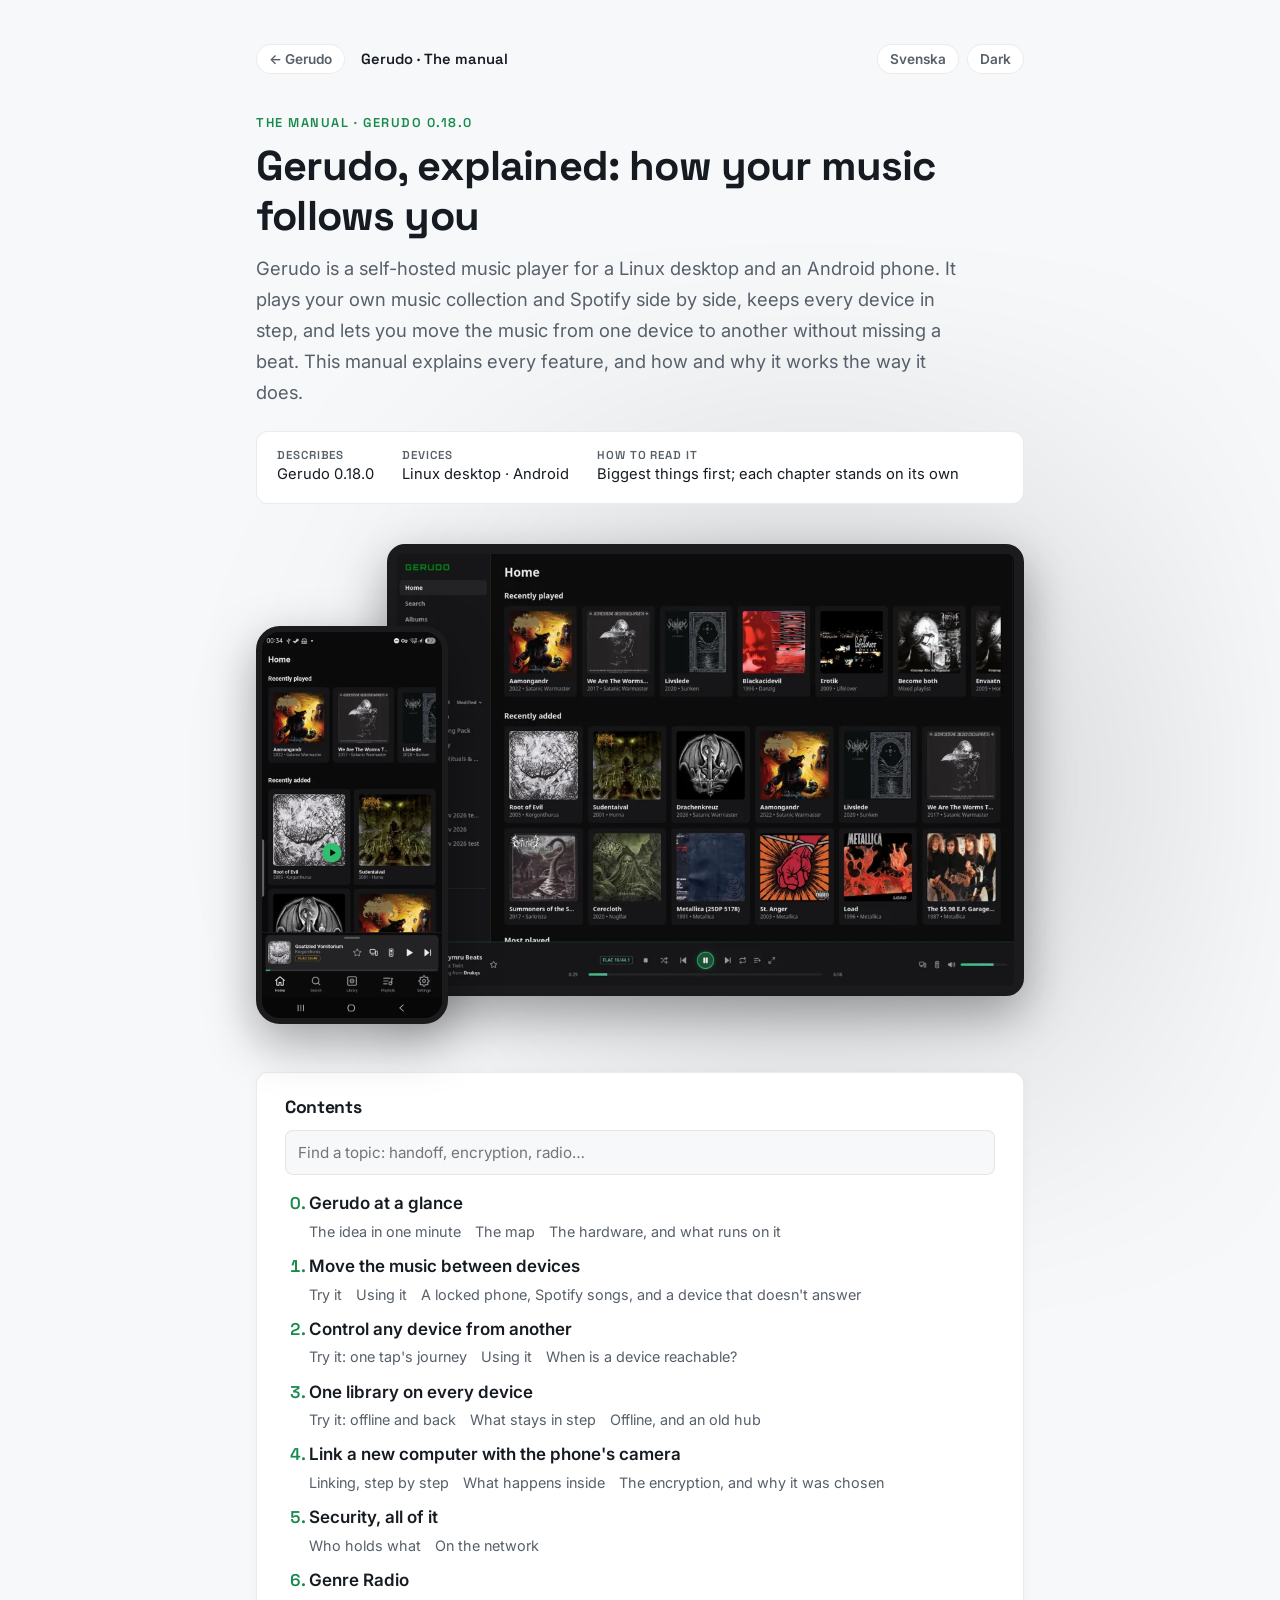
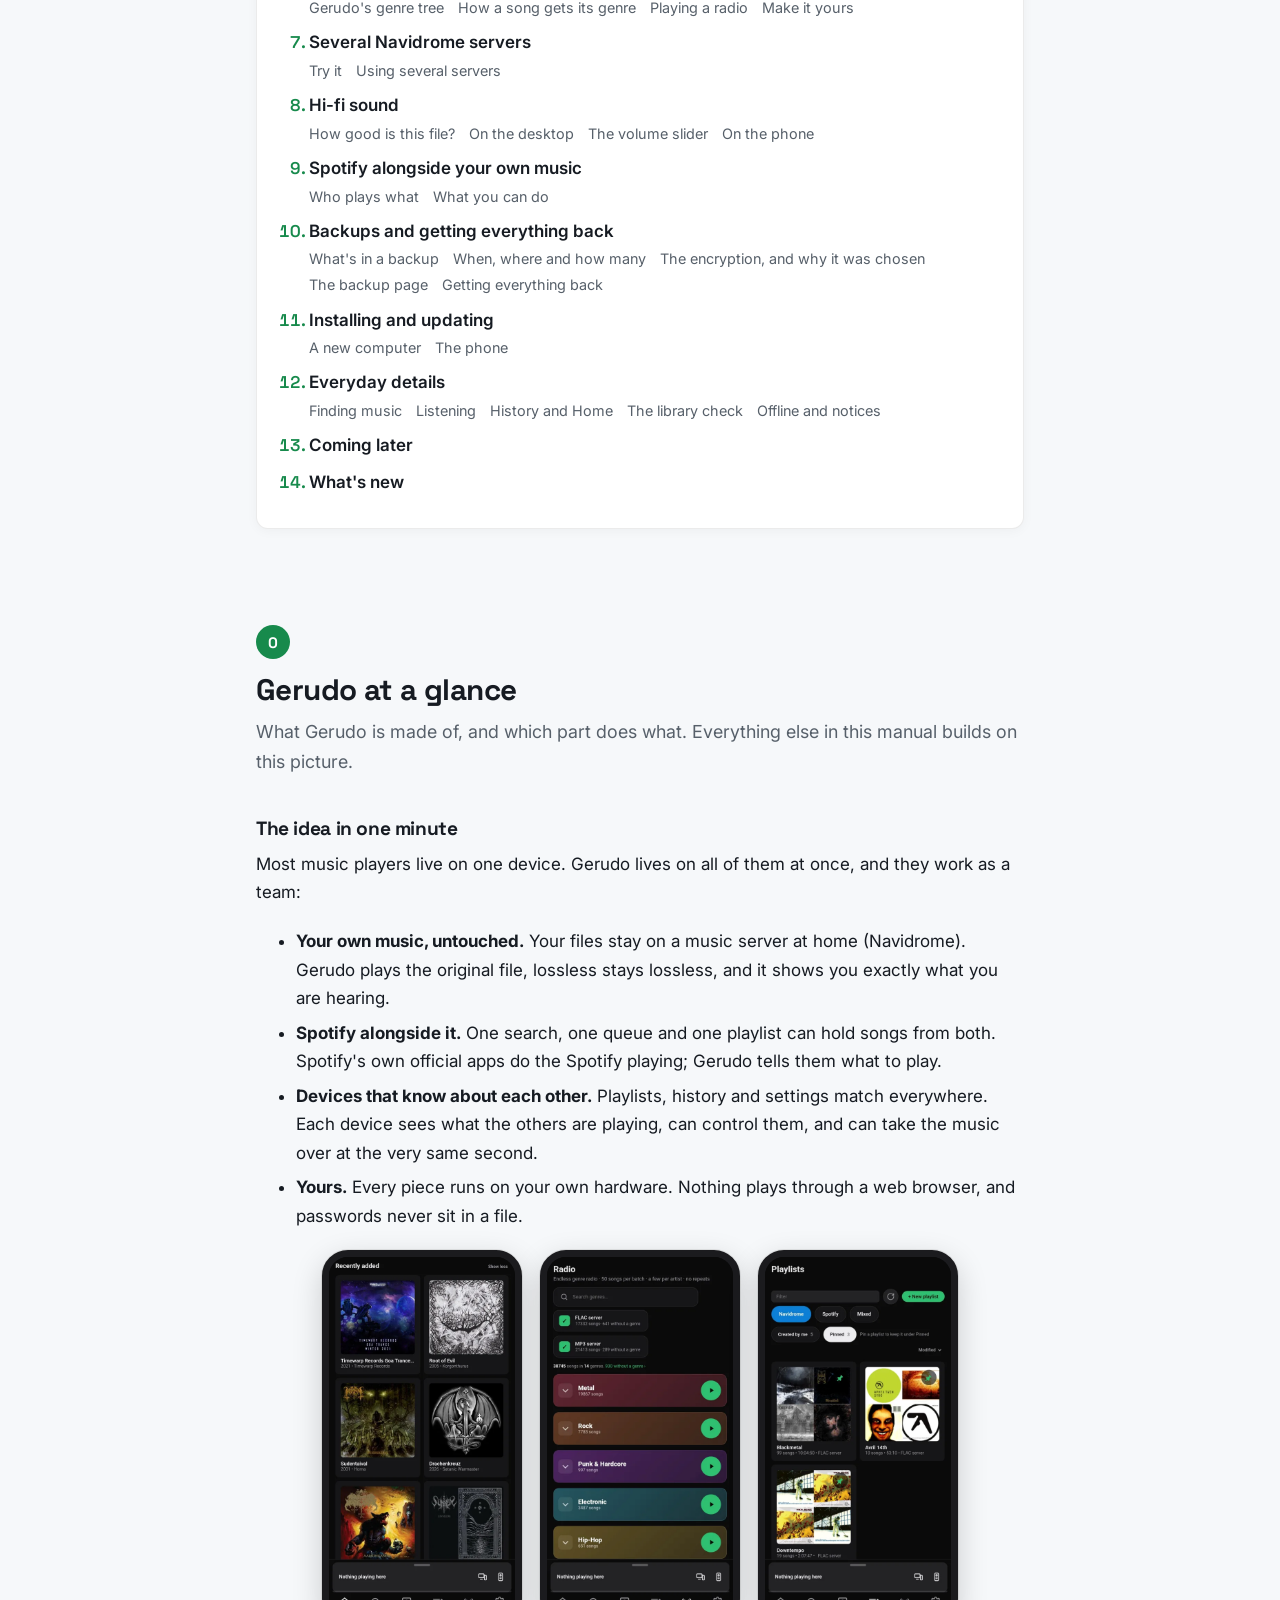
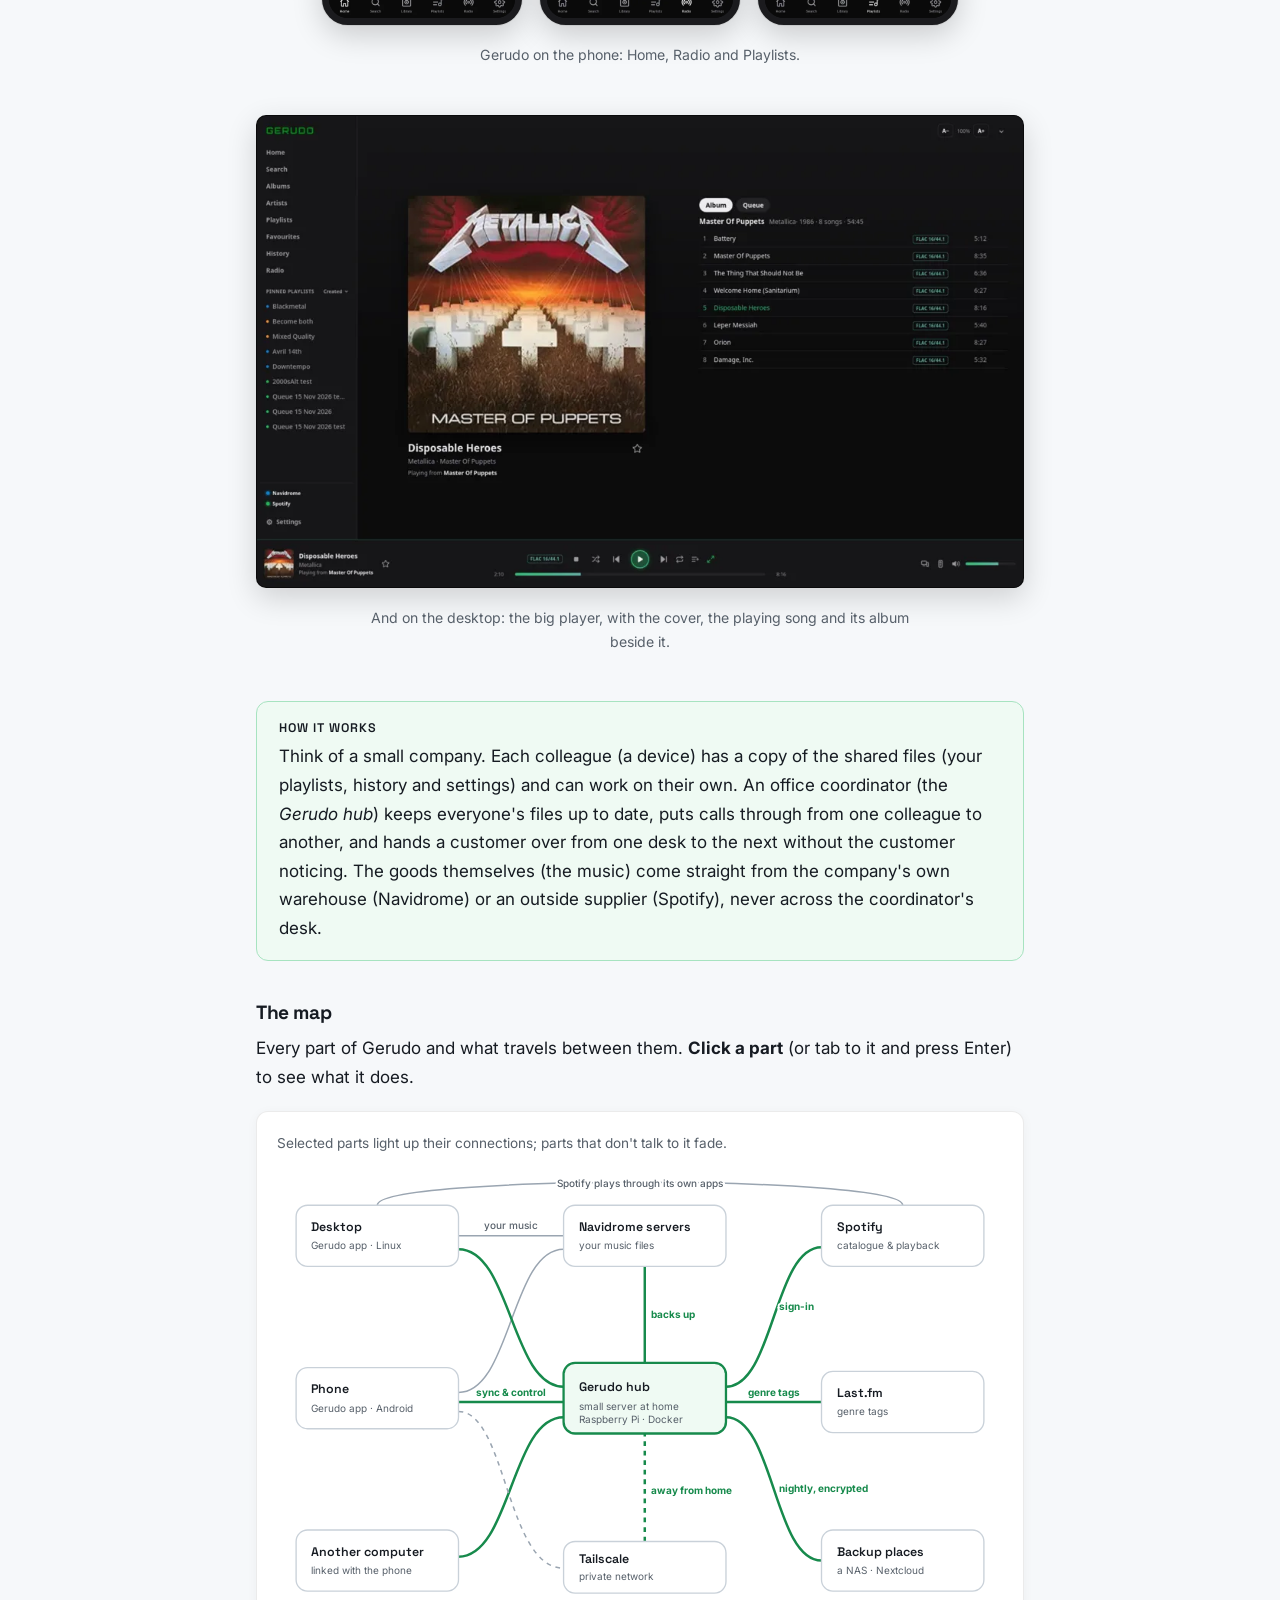
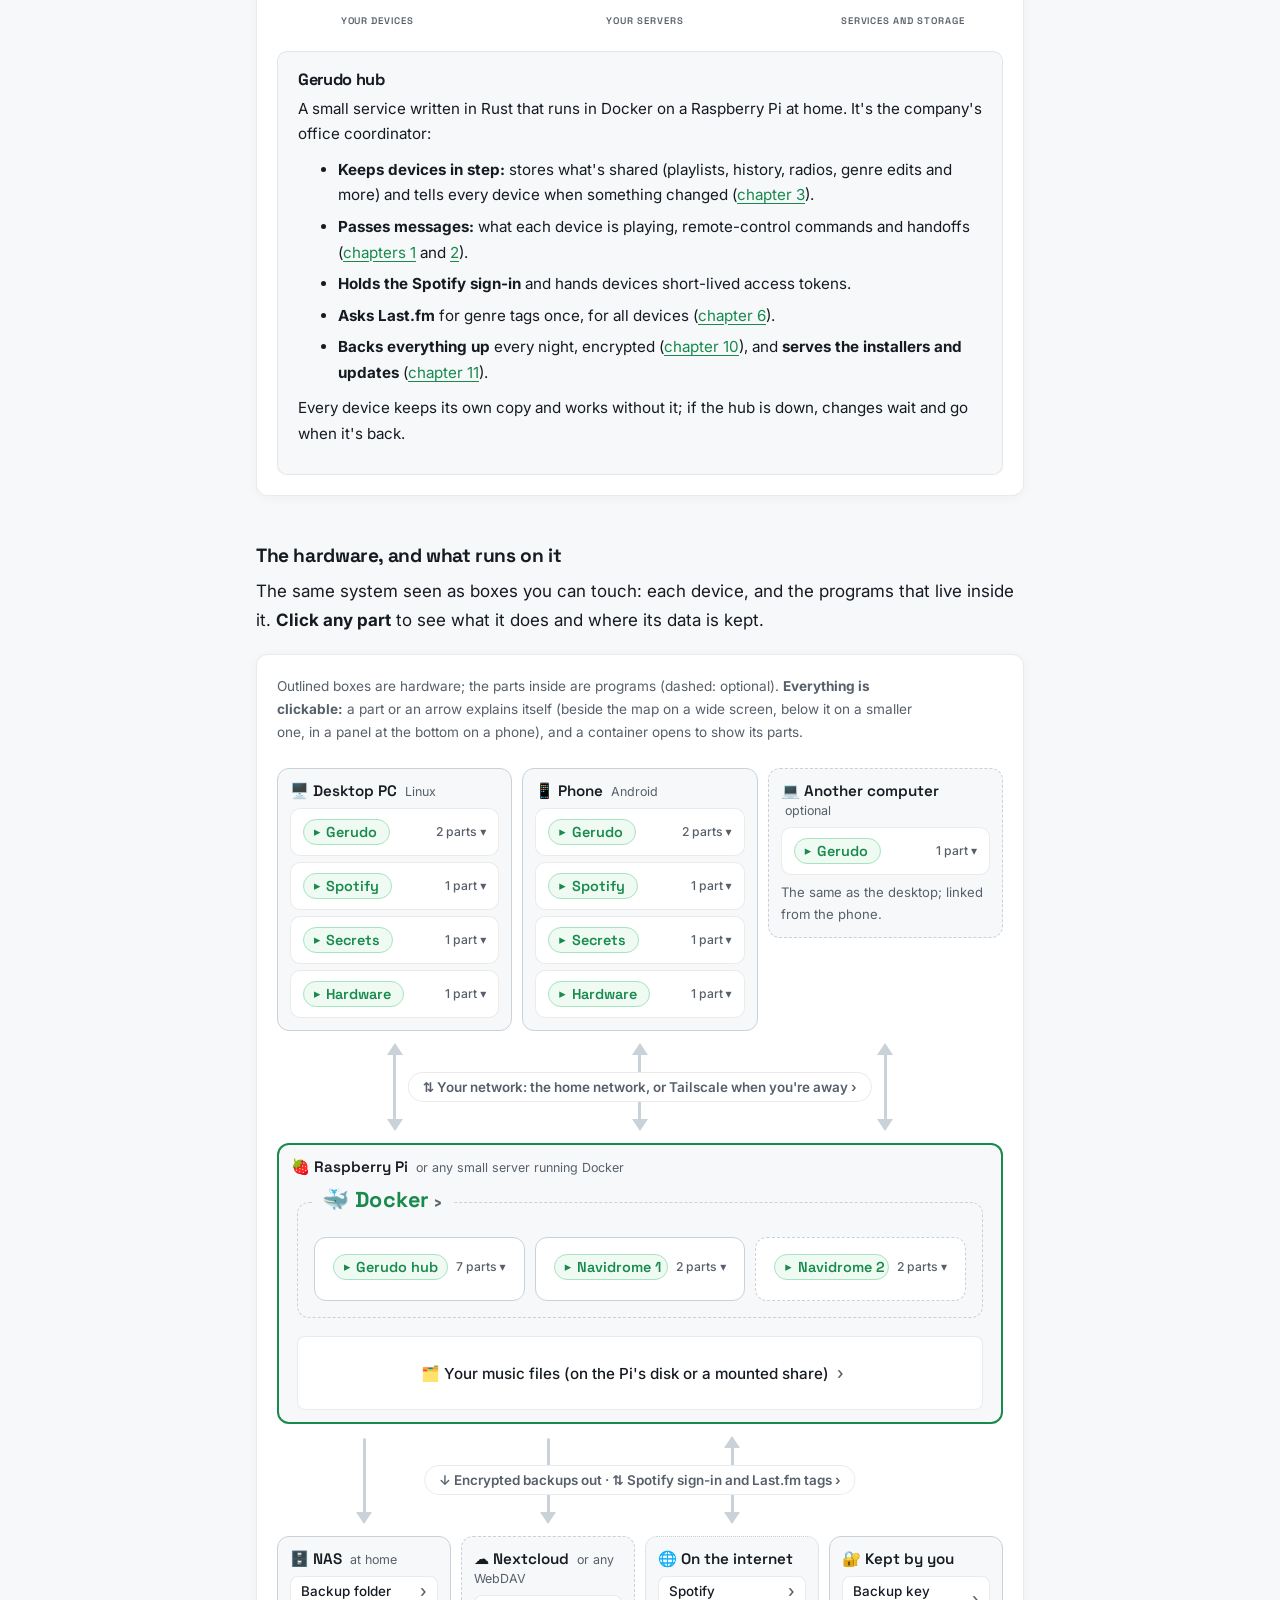
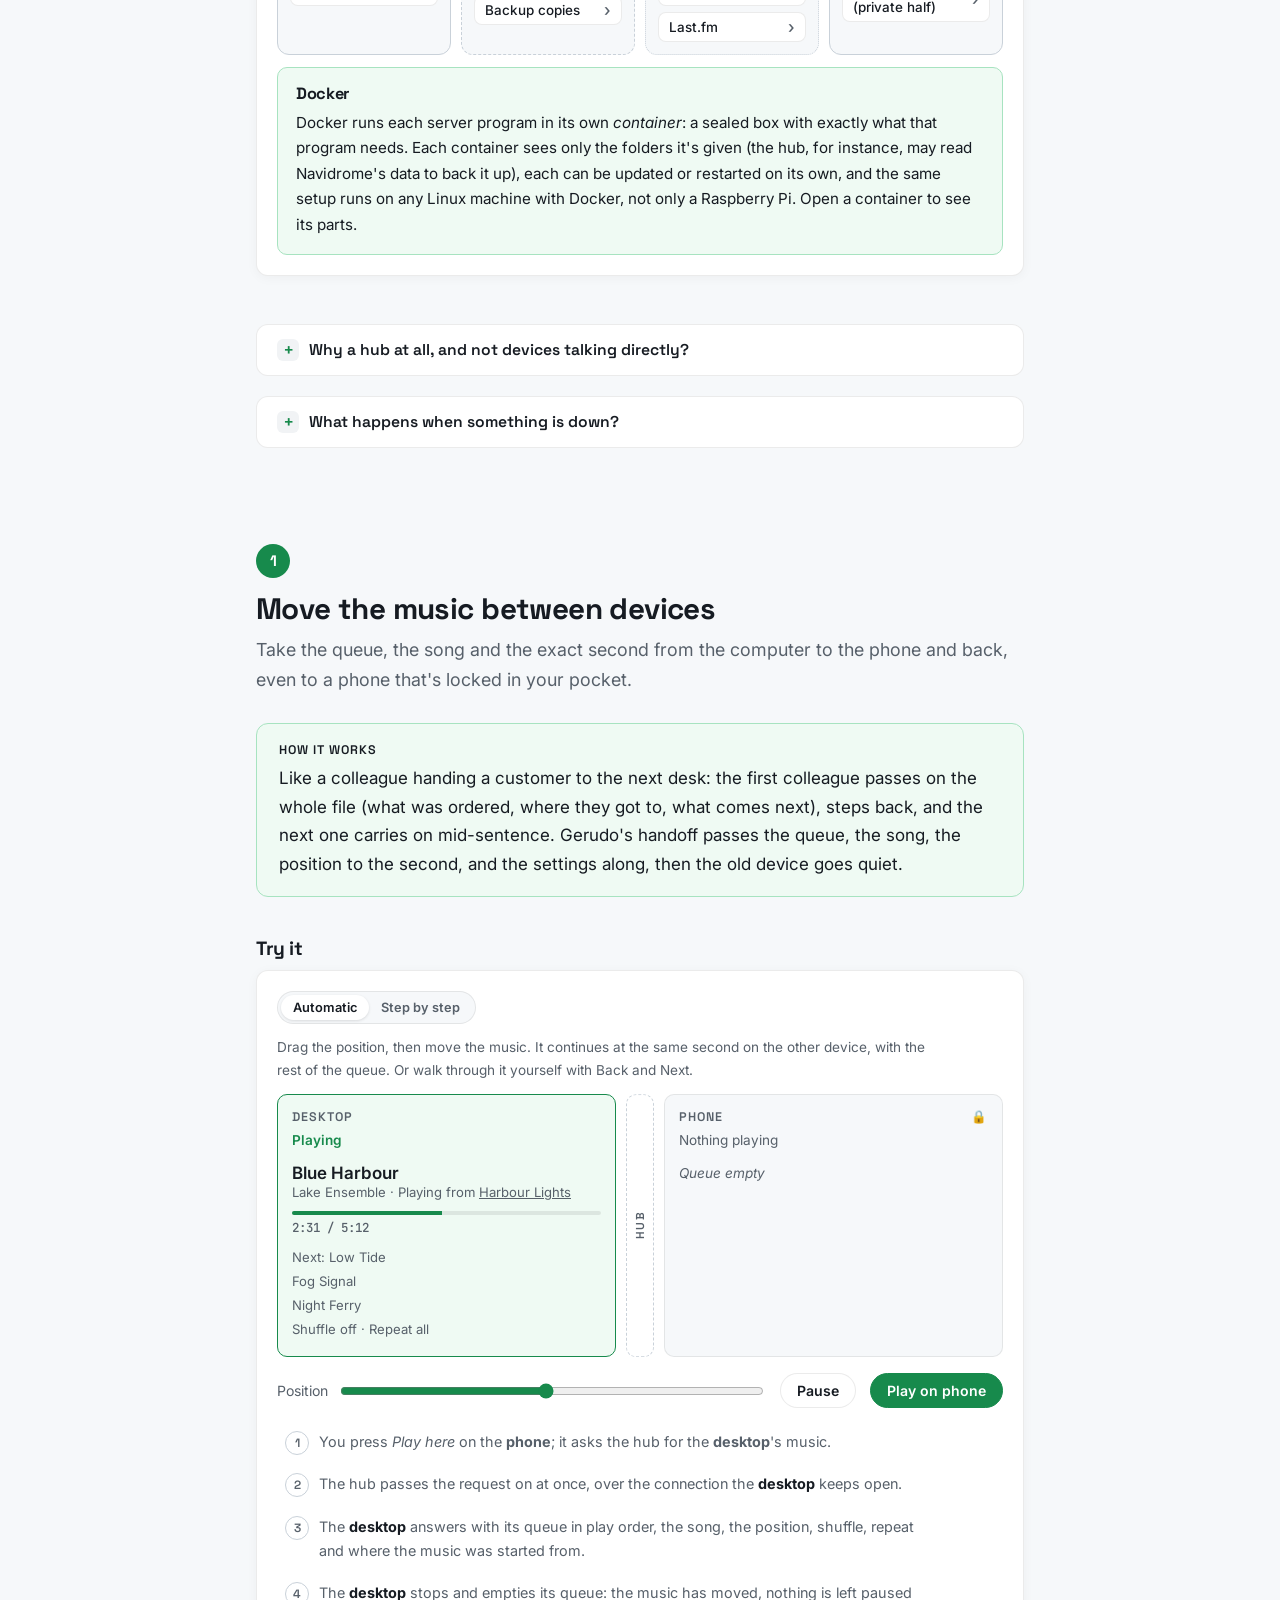
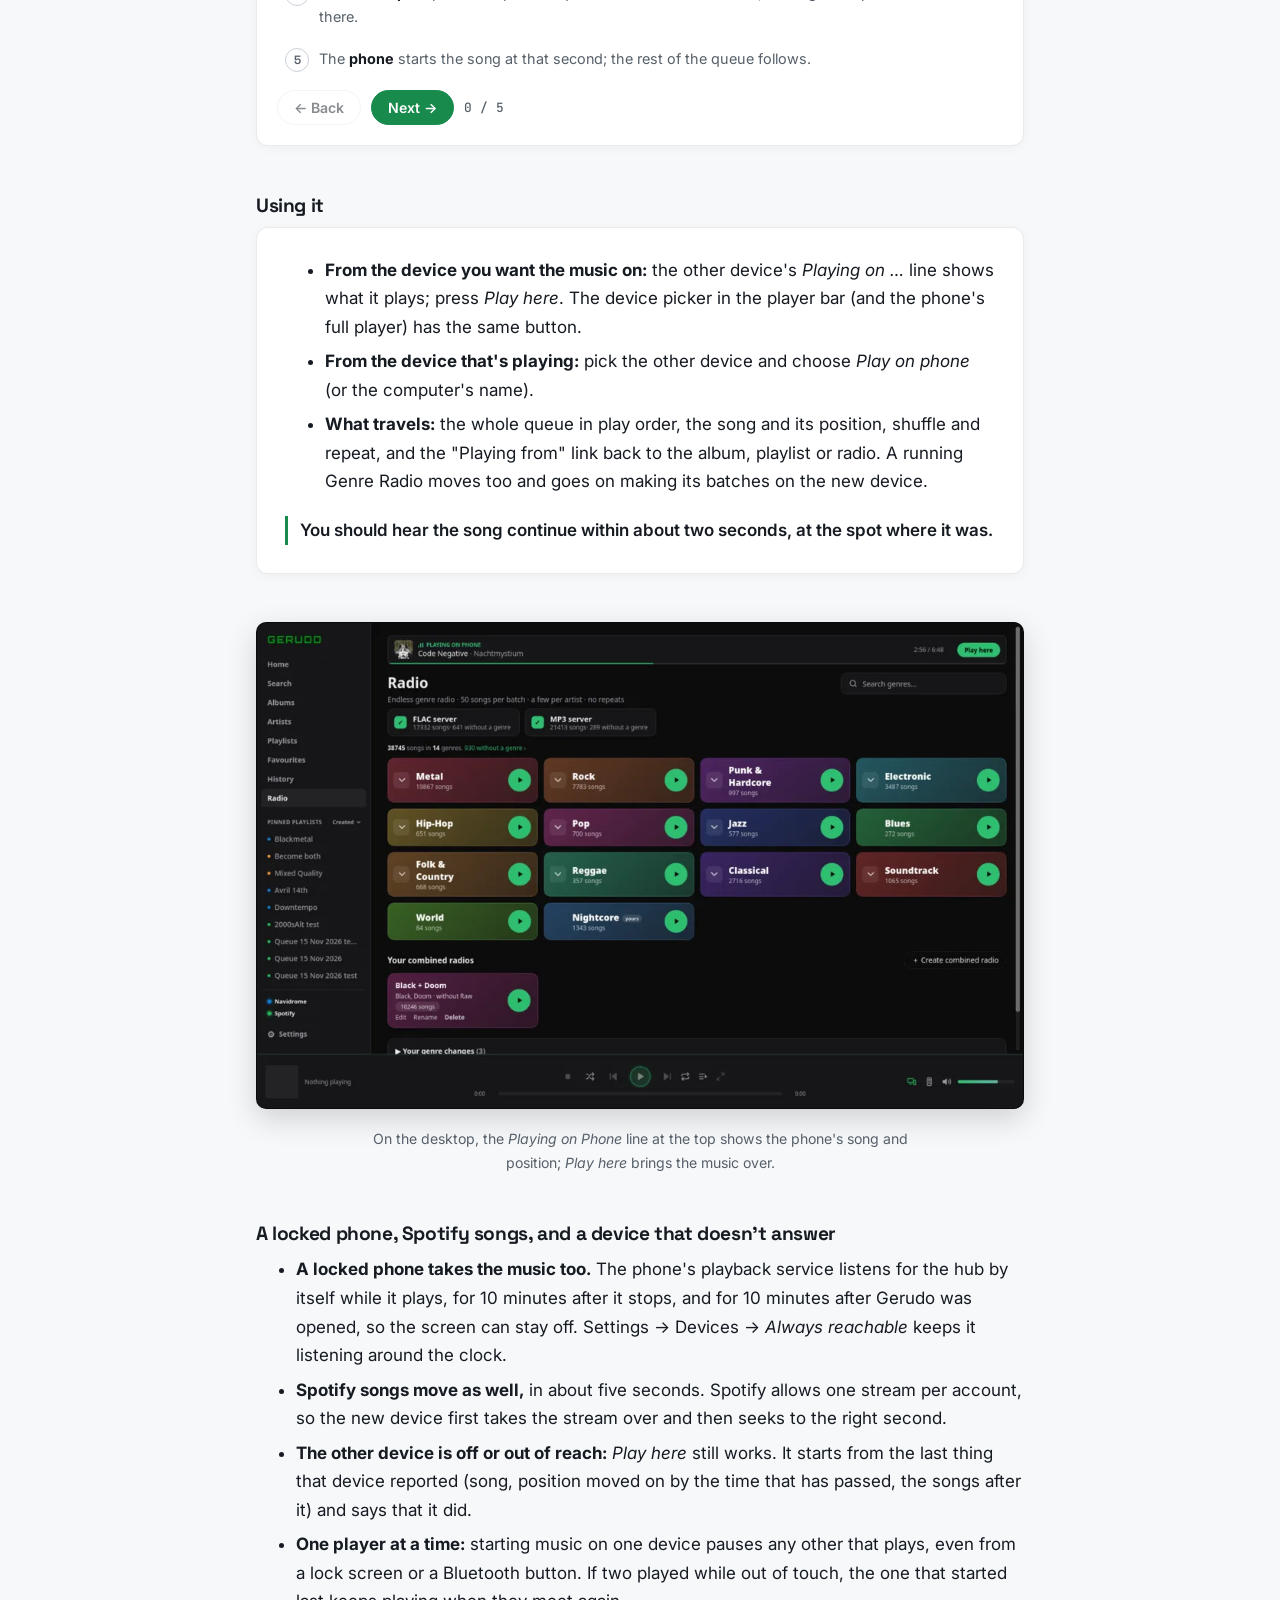
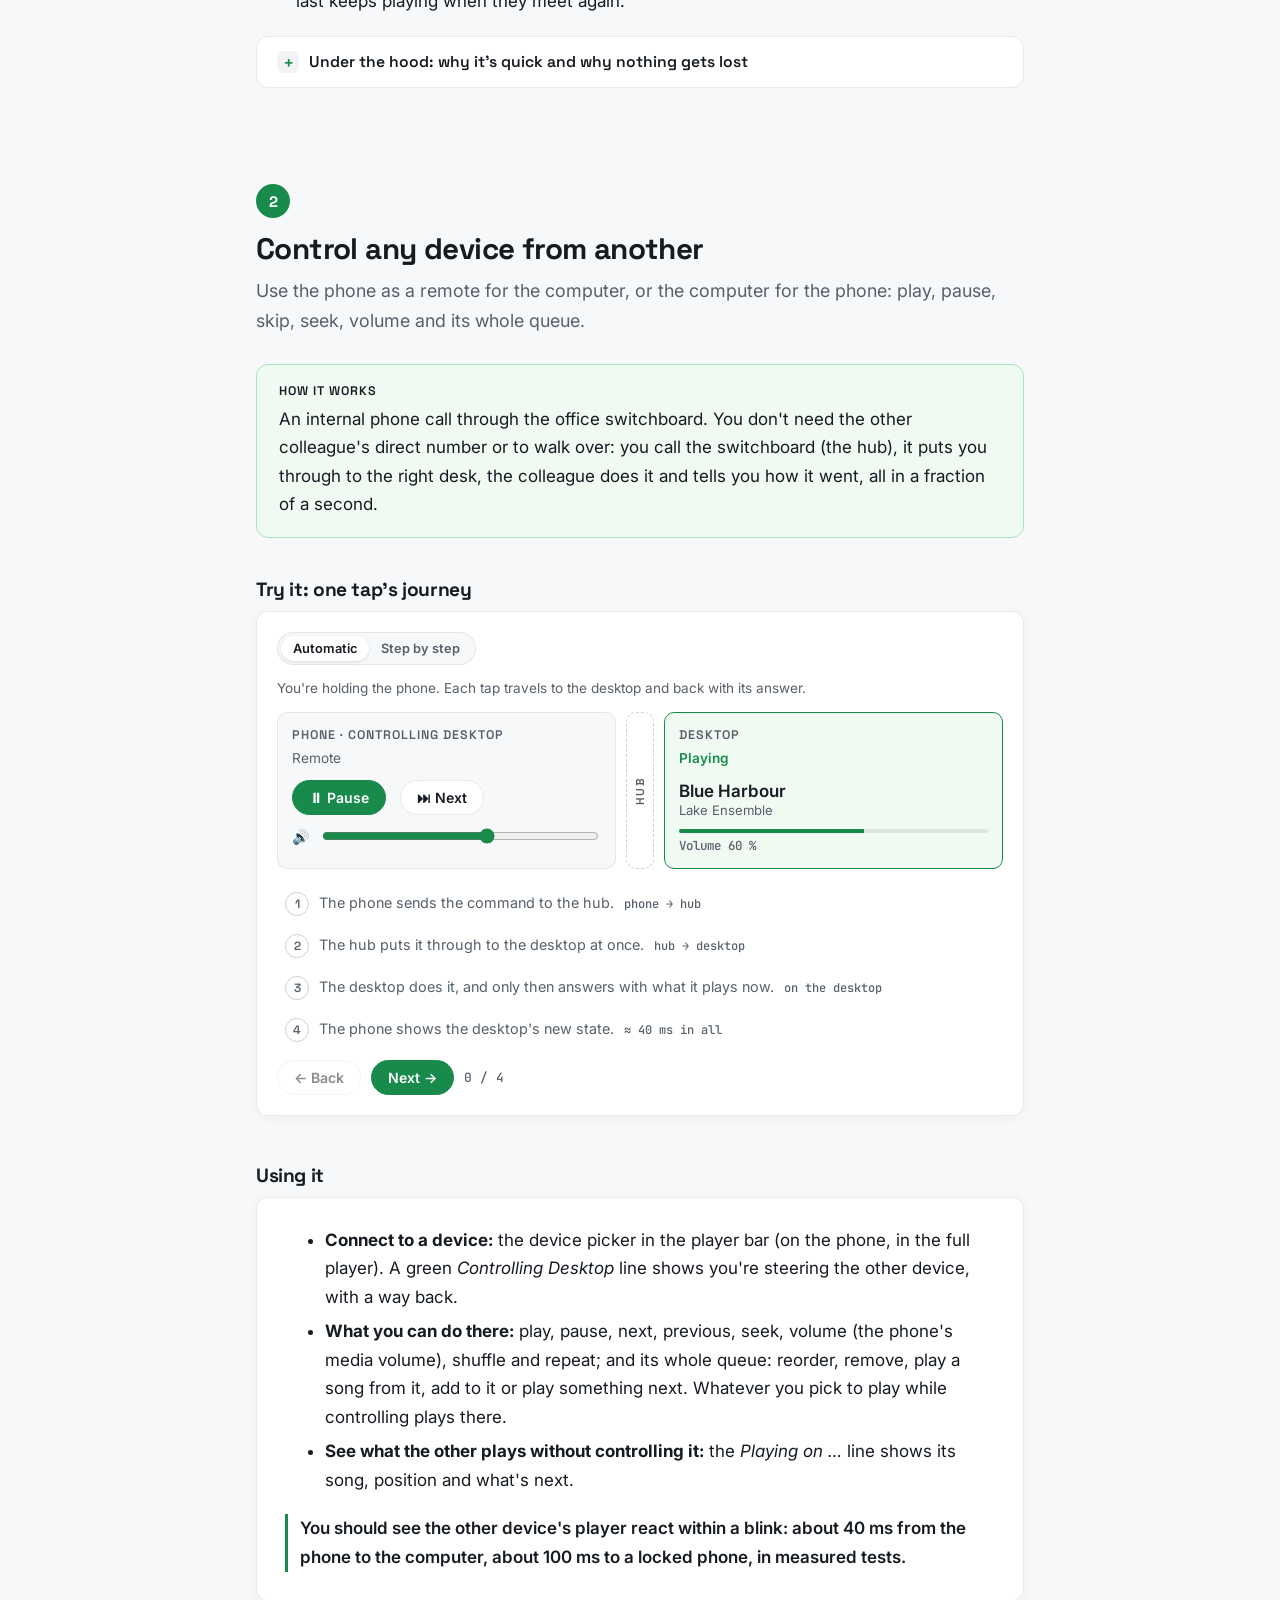
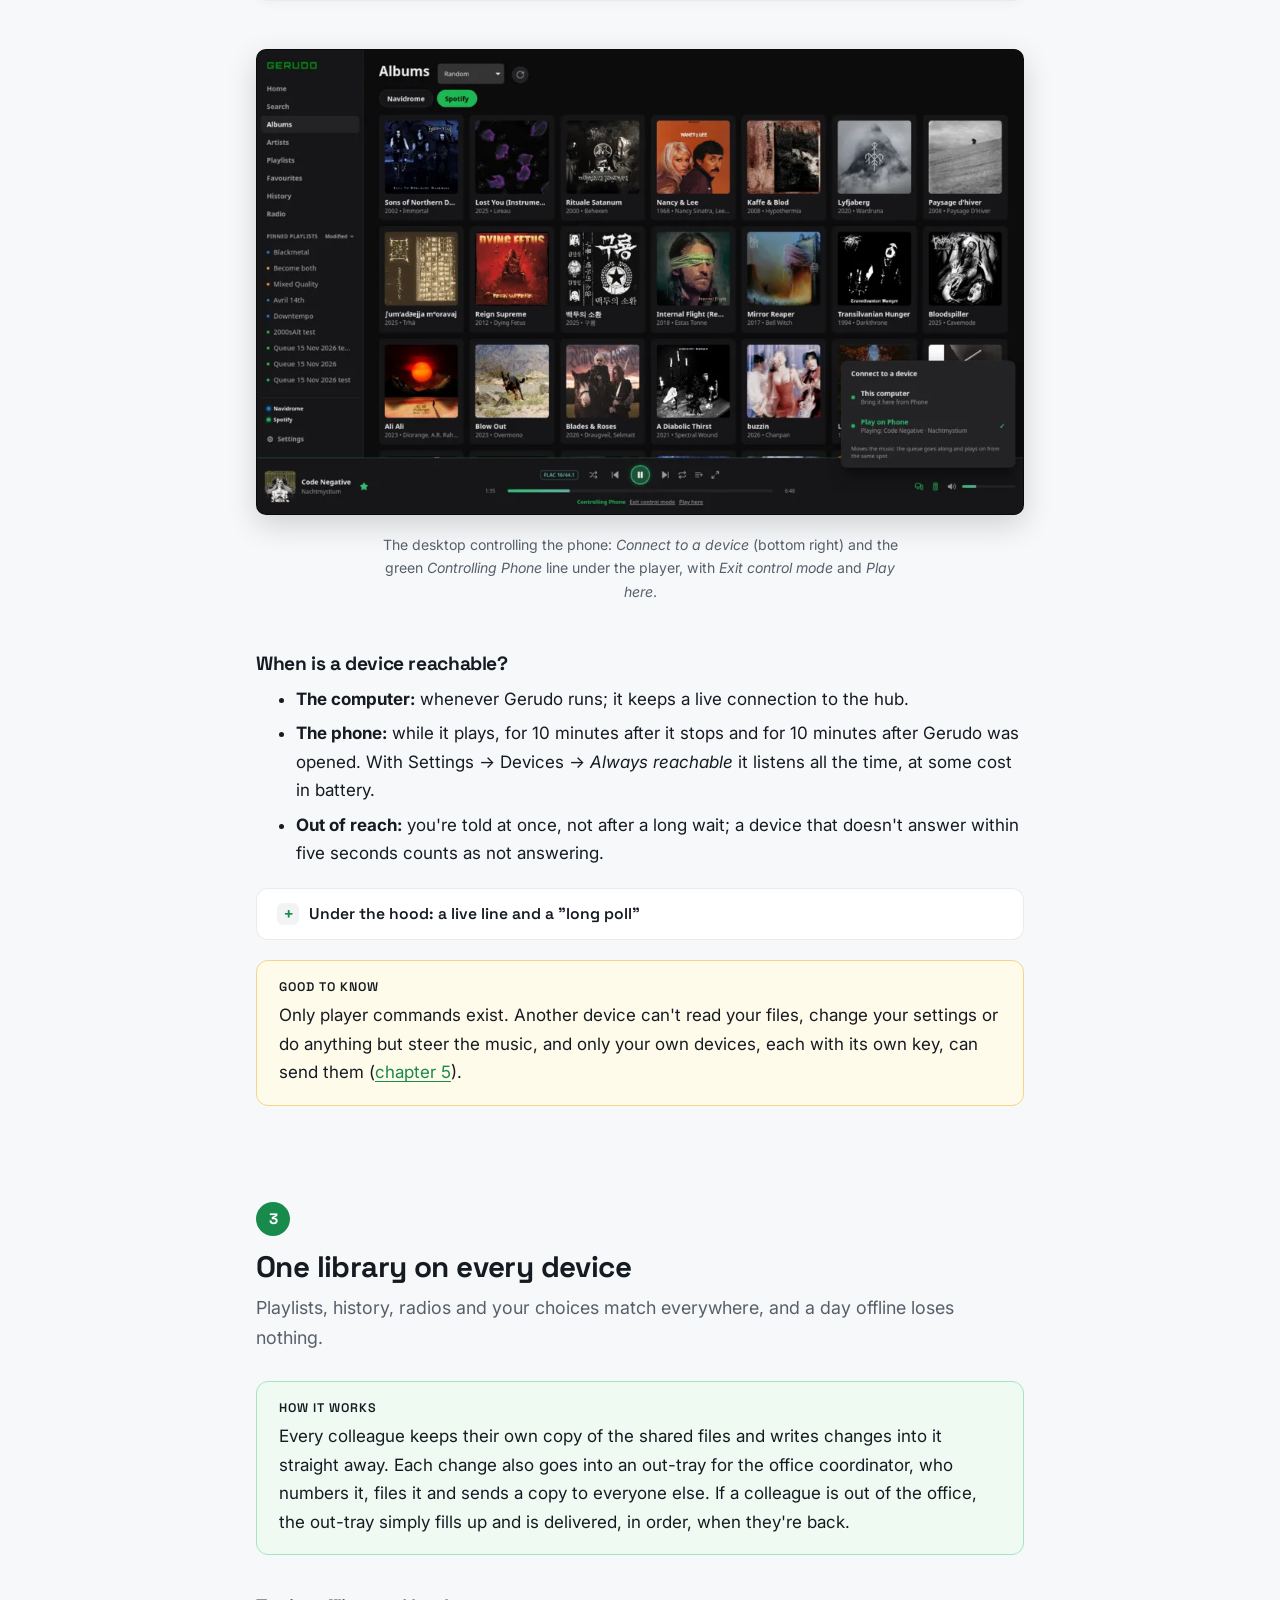
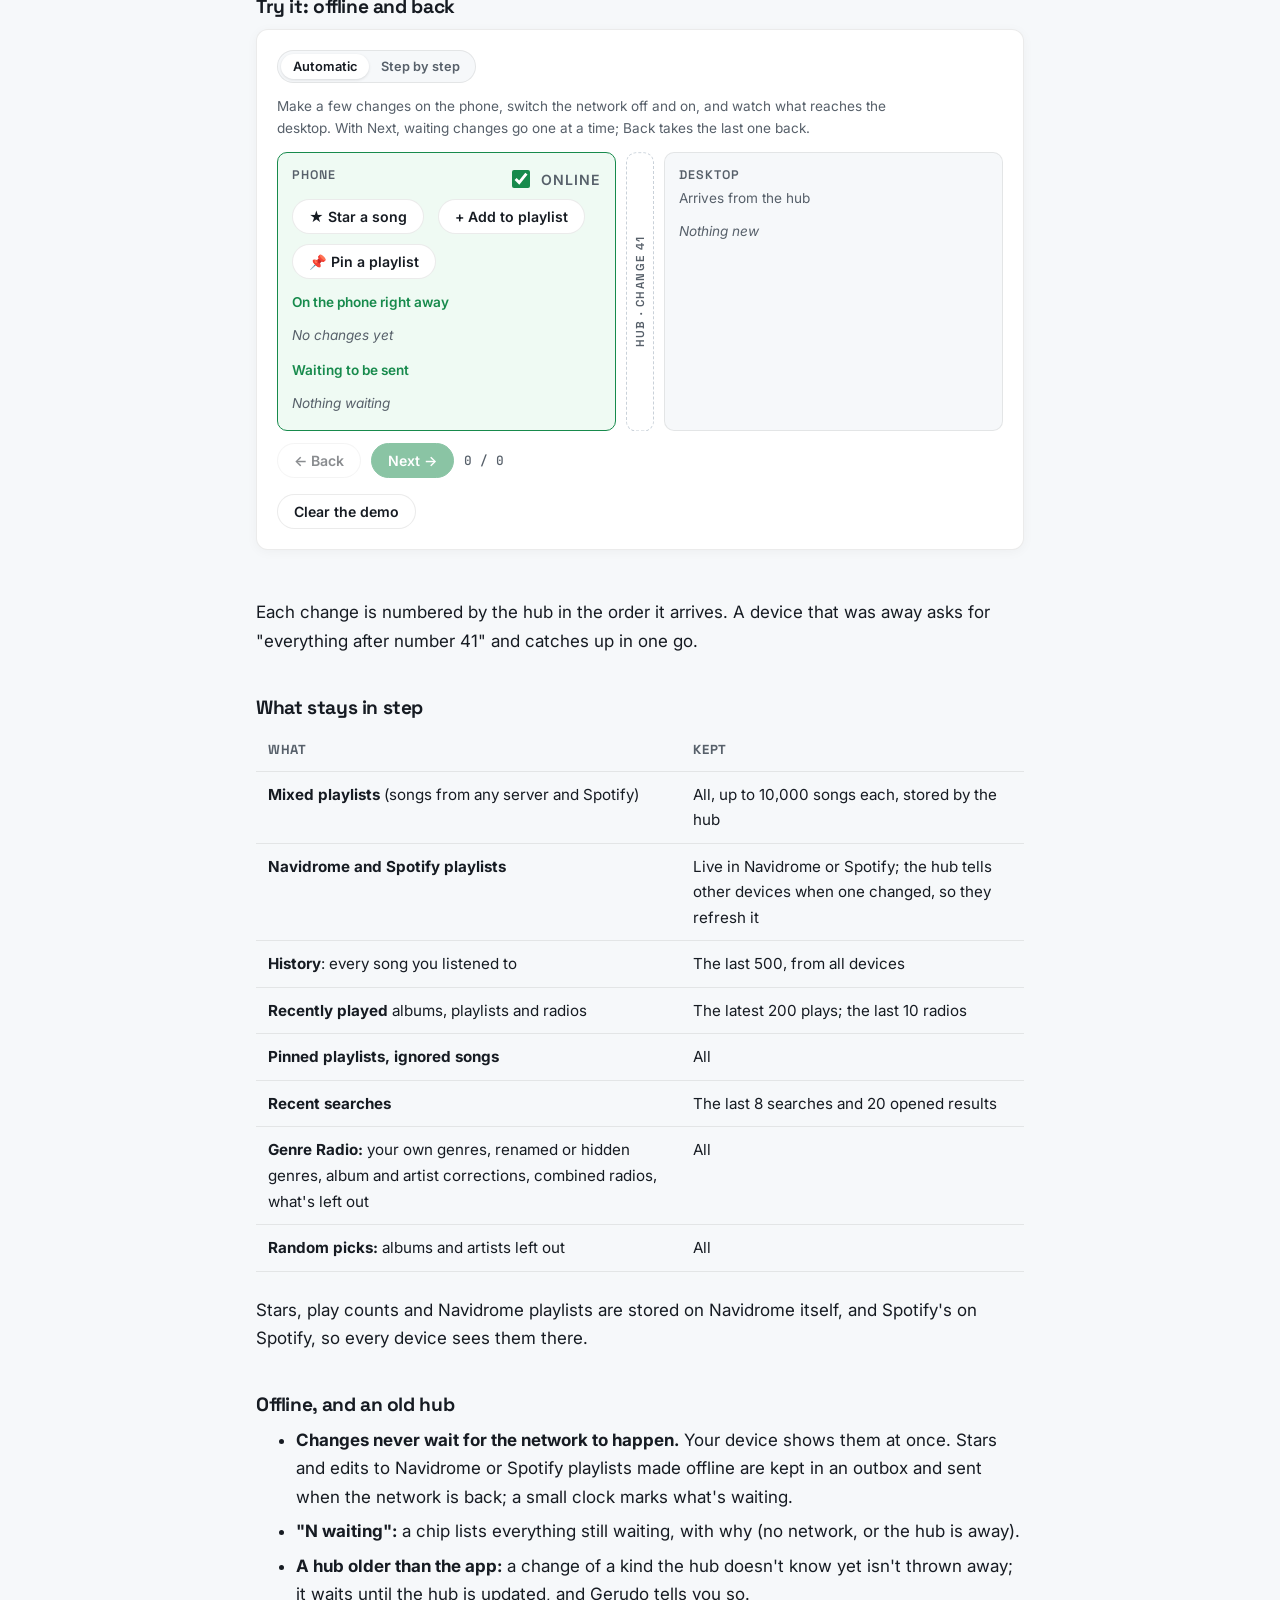
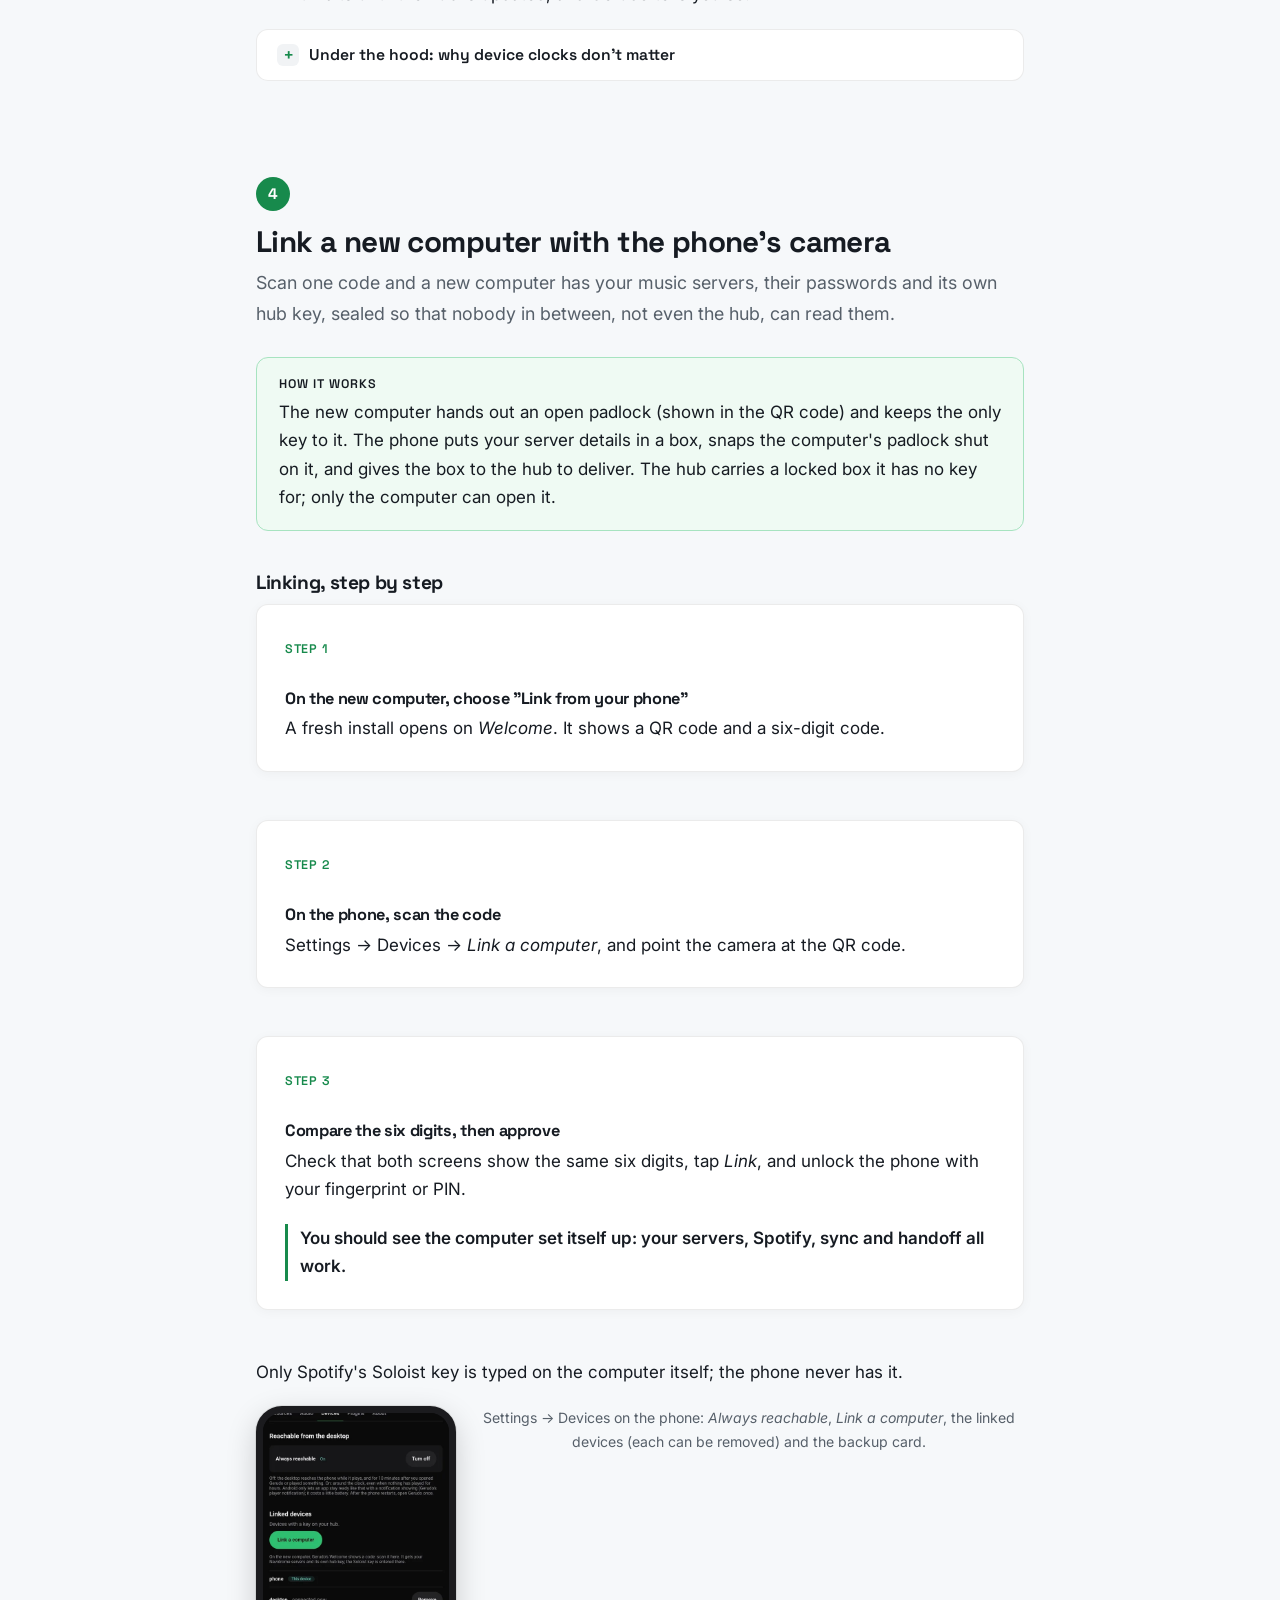
==== manual/index.html @ b7c36805 "Gerudo 0.18.0: the site (showcase and manual)" ====
<!doctype html>
<html lang="en">
<head>
<meta charset="utf-8">
<meta name="viewport" content="width=device-width, initial-scale=1, viewport-fit=cover">
<title>Gerudo: the manual</title>
<meta name="description" content="How Gerudo works: a self-hosted music player for the desktop and Android that plays your own music and Spotify, and moves the music between your devices.">
<link rel="preconnect" href="https://fonts.googleapis.com">
<link rel="preconnect" href="https://fonts.gstatic.com" crossorigin>
<link href="https://fonts.googleapis.com/css2?family=Inter:wght@400;500;600;700&family=JetBrains+Mono:wght@400;500&family=Space+Grotesk:wght@500;600;700&display=swap" rel="stylesheet">
<script>
  // Before the first paint: the saved or the system's theme (no light flash in dark mode).
  try {
    const t = localStorage.getItem("gerudo-manual-theme") || (matchMedia("(prefers-color-scheme: dark)").matches ? "dark" : "light");
    document.documentElement.dataset.theme = t;
  } catch {}
</script>
<style>
/* The Gerudo manual: the visual-tutorial-creator skill's "Nordic Crisp" theme with Gerudo's green accent,
   Space Grotesk / Inter / JetBrains Mono), one calm reading column, a dark palette that
   follows the system or the toggle. Colour only carries meaning: accent = steps, links and
   active things; tinted boxes = "how it works" (teal) and "watch out" (amber). */

:root {
  --canvas: #f6f8fa;
  --surface: #ffffff;
  --ink: #161b22;
  --muted: #57606a;
  --line: rgba(0, 0, 0, 0.08);
  --accent: #178a4c;
  --accent-ink: #ffffff;
  --concept: #effaf3;
  --concept-line: #a7e3c0;
  --warn: #fffbeb;
  --warn-line: #f5d58a;
  --code-bg: #f1f3f5;
  --shadow: 0 2px 12px rgba(0, 0, 0, 0.04);
  --node: #ffffff;
  --node-line: #c9d1d9;
  --wire: #9aa5b1;
  /* The opening picture's glow (r, g, b): a soft shadow in light mode. */
  --glow: 0, 0, 0;
  --head: "Space Grotesk", "Inter", system-ui, sans-serif;
  --body: "Inter", system-ui, -apple-system, "Segoe UI", sans-serif;
  --mono: "JetBrains Mono", ui-monospace, "SFMono-Regular", Menlo, monospace;
  color-scheme: light;
}
:root[data-theme="dark"] {
  --canvas: #0d1117;
  --surface: #161b22;
  --ink: #e6edf3;
  --muted: #9da7b3;
  --line: rgba(255, 255, 255, 0.09);
  --accent: #2fbf71;
  --accent-ink: #04140b;
  --concept: rgba(47, 191, 113, 0.09);
  --concept-line: rgba(47, 191, 113, 0.38);
  --warn: rgba(245, 180, 60, 0.08);
  --warn-line: rgba(245, 180, 60, 0.4);
  --code-bg: #1f262e;
  --shadow: 0 2px 12px rgba(0, 0, 0, 0.3);
  --node: #1c232c;
  --node-line: #3a4552;
  --wire: #56616e;
  --glow: 18, 105, 60;
  color-scheme: dark;
}

* {
  box-sizing: border-box;
}
html {
  scroll-behavior: smooth;
  scroll-padding-top: 24px;
}
body {
  margin: 0;
  overflow-x: clip;
  background: var(--canvas);
  color: var(--ink);
  font: 400 1.0625rem/1.68 var(--body);
  -webkit-font-smoothing: antialiased;
}
.wrap {
  max-width: 816px;
  margin: 0 auto;
  padding: 48px 24px 96px;
}
a {
  color: var(--accent);
  text-underline-offset: 3px;
}
h1,
h2,
h3,
h4 {
  font-family: var(--head);
  letter-spacing: -0.02em;
  line-height: 1.2;
}
h1 {
  font-size: clamp(1.85rem, 3vw + 0.6rem, 2.6rem);
  margin: 0 0 12px;
}
h2 {
  font-size: clamp(1.45rem, 2vw + 0.6rem, 1.85rem);
  margin: 0 0 8px;
}
h3 {
  font-size: 1.2rem;
  margin: 40px 0 10px;
}
h4 {
  font-size: 1.02rem;
  margin: 24px 0 6px;
}
p,
ul,
ol {
  margin: 0 0 20px;
  max-width: 72ch;
}
li {
  margin-bottom: 6px;
}
li > b:first-child,
li > strong:first-child {
  color: var(--ink);
}
code,
kbd {
  font-family: var(--mono);
  font-size: 0.86em;
  background: var(--code-bg);
  border-radius: 5px;
  padding: 1px 6px;
}
kbd {
  border: 1px solid var(--line);
  border-bottom-width: 2px;
}
table {
  width: 100%;
  border-collapse: collapse;
  font-size: 0.95rem;
  margin: 0 0 24px;
}
th,
td {
  text-align: left;
  vertical-align: top;
  padding: 10px 12px;
  border-bottom: 1px solid var(--line);
}
th {
  font-family: var(--head);
  font-size: 0.82rem;
  text-transform: uppercase;
  letter-spacing: 0.05em;
  color: var(--muted);
}
.table-wrap {
  overflow-x: auto;
  margin: 0 0 24px;
}
.table-wrap table {
  margin: 0;
}

/* ---- the reading-progress bar ---- */
.progress {
  position: fixed;
  top: 0;
  left: 0;
  height: 3px;
  width: 0;
  background: var(--accent);
  z-index: 50;
  transition: width 0.1s linear;
}

/* ---- top bar: language and theme ---- */
.topbar {
  display: flex;
  justify-content: flex-end;
  gap: 8px;
  margin-bottom: 32px;
}
.chip {
  display: inline-flex;
  align-items: center;
  gap: 6px;
  font: 600 0.85rem var(--body);
  color: var(--muted);
  background: var(--surface);
  border: 1px solid var(--line);
  border-radius: 999px;
  padding: 6px 12px;
  text-decoration: none;
  cursor: pointer;
}
.chip:hover {
  color: var(--ink);
}

/* ---- the outcome header ---- */
.kicker {
  font: 600 0.8rem var(--head);
  text-transform: uppercase;
  letter-spacing: 0.12em;
  color: var(--accent);
  margin-bottom: 10px;
}
.lede {
  font-size: 1.15rem;
  color: var(--muted);
  max-width: 60ch;
}
.meta {
  display: flex;
  flex-wrap: wrap;
  gap: 10px 28px;
  margin: 24px 0 0;
  padding: 16px 20px;
  background: var(--surface);
  border: 1px solid var(--line);
  border-radius: 12px;
  font-size: 0.92rem;
}
.meta div {
  display: flex;
  flex-direction: column;
}
.meta span {
  font: 600 0.72rem var(--head);
  text-transform: uppercase;
  letter-spacing: 0.08em;
  color: var(--muted);
}

/* ---- contents ---- */
.toc {
  margin: 48px 0 0;
  padding: 24px 28px;
  background: var(--surface);
  border: 1px solid var(--line);
  border-radius: 12px;
  box-shadow: var(--shadow);
}
.toc h2 {
  font-size: 1.1rem;
  margin-bottom: 12px;
}
.toc input {
  width: 100%;
  font: inherit;
  font-size: 0.95rem;
  color: var(--ink);
  background: var(--canvas);
  border: 1px solid var(--line);
  border-radius: 8px;
  padding: 9px 12px;
  margin-bottom: 14px;
}
.toc-list {
  margin: 0;
  padding-left: 1.4em;
  max-width: none;
}
.toc-list > li {
  margin-bottom: 8px;
  font-weight: 600;
}
.toc-list > li::marker {
  color: var(--accent);
  font-family: var(--head);
}
.toc-list ol {
  list-style: none;
  padding: 2px 0 0;
  margin: 0;
  display: flex;
  flex-wrap: wrap;
  gap: 2px 14px;
  font-weight: 400;
  font-size: 0.9rem;
}
.toc-list ol li {
  margin: 0;
}
.toc-list a {
  color: inherit;
  text-decoration: none;
}
.toc-list ol a {
  color: var(--muted);
}
.toc-list a:hover {
  color: var(--accent);
  text-decoration: underline;
}
.toc .none {
  color: var(--muted);
  font-size: 0.9rem;
}
.toc mark {
  background: var(--concept);
  color: inherit;
  border-radius: 3px;
}

/* ---- chapters ---- */
.chapter {
  margin-top: 96px;
}
.chapter-num {
  display: inline-flex;
  align-items: center;
  justify-content: center;
  min-width: 34px;
  height: 34px;
  padding: 0 10px;
  border-radius: 999px;
  background: var(--accent);
  color: var(--accent-ink);
  font: 700 0.95rem var(--head);
  margin-bottom: 14px;
}
.outcome {
  font-size: 1.12rem;
  color: var(--muted);
  margin-bottom: 28px;
}
.soon {
  display: inline-block;
  font-size: 0.85rem;
  color: var(--muted);
  border: 1px dashed var(--node-line);
  border-radius: 8px;
  padding: 8px 12px;
}

/* ---- cards ---- */
.card {
  background: var(--surface);
  border: 1px solid var(--line);
  border-radius: 12px;
  box-shadow: var(--shadow);
  padding: 28px;
  margin: 0 0 48px;
}
.card > :last-child {
  margin-bottom: 0;
}
.card h3:first-child,
.card h4:first-child {
  margin-top: 0;
}
.step {
  display: inline-flex;
  align-items: center;
  gap: 8px;
  font: 600 0.78rem var(--head);
  text-transform: uppercase;
  letter-spacing: 0.06em;
  color: var(--accent);
  margin-bottom: 8px;
}
.check {
  font-weight: 600;
  border-left: 3px solid var(--accent);
  padding-left: 12px;
}

/* ---- callouts ---- */
.concept,
.watch {
  border-radius: 12px;
  padding: 18px 22px;
  margin: 0 0 28px;
  border: 1px solid;
}
.concept {
  background: var(--concept);
  border-color: var(--concept-line);
}
.watch {
  background: var(--warn);
  border-color: var(--warn-line);
}
.concept > b:first-child,
.watch > b:first-child {
  display: block;
  font: 600 0.78rem var(--head);
  text-transform: uppercase;
  letter-spacing: 0.08em;
  margin-bottom: 6px;
}
.concept > :last-child,
.watch > :last-child {
  margin-bottom: 0;
}

/* ---- deep dives ---- */
details {
  background: var(--surface);
  border: 1px solid var(--line);
  border-radius: 12px;
  margin: 0 0 20px;
}
summary {
  cursor: pointer;
  padding: 14px 20px;
  font: 600 0.98rem var(--head);
  list-style: none;
  display: flex;
  align-items: center;
  gap: 10px;
}
summary::-webkit-details-marker {
  display: none;
}
summary::before {
  content: "+";
  display: inline-grid;
  place-items: center;
  width: 22px;
  height: 22px;
  border-radius: 6px;
  background: var(--code-bg);
  color: var(--accent);
  font-family: var(--mono);
  flex-shrink: 0;
}
details[open] summary::before {
  content: "−";
}
details > :not(summary) {
  margin-left: 20px;
  margin-right: 20px;
}
details > :last-child {
  margin-bottom: 18px;
}

/* ---- figures and widgets ---- */
figure {
  margin: 0 0 48px;
}
figcaption {
  font-size: 0.88rem;
  color: var(--muted);
  margin-top: 10px;
}
.widget {
  background: var(--surface);
  border: 1px solid var(--line);
  border-radius: 12px;
  box-shadow: var(--shadow);
  padding: 20px;
}
.widget-hint {
  font-size: 0.85rem;
  color: var(--muted);
  margin: 0 0 12px;
}

/* the map */
.map svg {
  display: block;
  width: 100%;
  height: auto;
}
.map .wire {
  stroke: var(--wire);
  stroke-width: 1.6;
  fill: none;
}
.map .wire.dash {
  stroke-dasharray: 5 5;
}
.map .wire.on {
  stroke: var(--accent);
  stroke-width: 2.6;
}
.map .wire-label {
  font: 500 10.5px var(--body);
  fill: var(--muted);
  paint-order: stroke;
  stroke: var(--surface);
  stroke-width: 4px;
}
.map .wire-label.on {
  fill: var(--accent);
  font-weight: 700;
}
.map .zone {
  fill: none;
  stroke: var(--node-line);
  stroke-dasharray: 3 5;
  stroke-width: 1.2;
}
.map .zone-label {
  font: 600 10px var(--head);
  letter-spacing: 0.1em;
  text-transform: uppercase;
  fill: var(--muted);
}
.map .node {
  cursor: pointer;
  outline: none;
}
.map .node rect {
  fill: var(--node);
  stroke: var(--node-line);
  stroke-width: 1.4;
  transition: stroke 0.15s, fill 0.15s;
}
.map .node text {
  font: 600 13px var(--head);
  fill: var(--ink);
  pointer-events: none;
}
.map .node .sub {
  font: 400 10.5px var(--body);
  fill: var(--muted);
}
.map .node .icon {
  font-size: 18px;
}
.map .node:hover rect,
.map .node:focus-visible rect {
  stroke: var(--accent);
}
.map .node.on rect {
  stroke: var(--accent);
  stroke-width: 2.4;
  fill: var(--concept);
}
.map .node.dim {
  opacity: 0.45;
}
.map-detail {
  margin-top: 16px;
  padding: 18px 20px;
  border-radius: 10px;
  background: var(--canvas);
  border: 1px solid var(--line);
  min-height: 120px;
}
.map-detail h4 {
  margin: 0 0 6px;
}
.map-detail p,
.map-detail ul {
  font-size: 0.95rem;
  margin-bottom: 10px;
}
.map-detail .flows {
  display: flex;
  flex-wrap: wrap;
  gap: 6px;
  margin: 0;
  padding: 0;
  list-style: none;
}
.map-detail .flows li {
  margin: 0;
  font-size: 0.82rem;
  padding: 3px 10px;
  border-radius: 999px;
  background: var(--surface);
  border: 1px solid var(--line);
}
.map-detail .more {
  font-size: 0.9rem;
}

/* ---- the floating contents button ---- */
.to-top {
  position: fixed;
  /* Just beside the text column on a wide window; near the edge on a narrow one. */
  right: max(24px, calc((100vw - 816px) / 2 - 160px));
  bottom: calc(32px + env(safe-area-inset-bottom));
  z-index: 40;
  font: 600 0.98rem var(--body);
  color: var(--accent-ink);
  background: var(--accent);
  border: none;
  border-radius: 999px;
  padding: 13px 22px;
  box-shadow: 0 8px 24px rgba(0, 0, 0, 0.22);
  cursor: pointer;
  opacity: 0;
  pointer-events: none;
  transform: translateY(8px);
  transition: opacity 0.2s, transform 0.2s;
}
.to-top.shown {
  opacity: 1;
  pointer-events: auto;
  transform: none;
}

.footer {
  margin-top: 96px;
  padding-top: 24px;
  border-top: 1px solid var(--line);
  font-size: 0.88rem;
  color: var(--muted);
}

@media (max-width: 560px) {
  .wrap {
    padding: 28px 16px 80px;
  }
  .card {
    padding: 22px 18px;
  }
  .toc {
    padding: 20px 18px;
  }
  .chapter {
    margin-top: 72px;
  }
}

@media print {
  .progress,
  .topbar,
  .to-top,
  .toc input {
    display: none !important;
  }
  body {
    background: #fff;
    color: #000;
    font-size: 11pt;
  }
  .wrap {
    max-width: none;
    padding: 0;
  }
  .card,
  .widget,
  details,
  .toc {
    box-shadow: none;
    break-inside: avoid;
  }
  details > * {
    display: block !important;
  }
  .chapter {
    break-before: page;
    margin-top: 0;
  }
  a {
    color: inherit;
  }
}

/* ---- shared widget parts: two devices side by side, buttons, steps ---- */
.devs {
  display: grid;
  grid-template-columns: 1fr 1fr;
  gap: 12px;
}
.dev {
  border: 1px solid var(--line);
  border-radius: 10px;
  background: var(--canvas);
  padding: 14px;
  min-width: 0;
  transition: border-color 0.2s, background 0.2s;
}
.dev.live {
  border-color: var(--accent);
  background: var(--concept);
}
.dev-name {
  font: 600 0.78rem var(--head);
  text-transform: uppercase;
  letter-spacing: 0.08em;
  color: var(--muted);
  display: flex;
  justify-content: space-between;
  gap: 8px;
}
.dev-state {
  font-size: 0.85rem;
  color: var(--muted);
  margin: 4px 0 10px;
  min-height: 1.4em;
}
.dev.live .dev-state {
  color: var(--accent);
  font-weight: 600;
}
.dev-song {
  font-weight: 600;
  line-height: 1.3;
  overflow-wrap: anywhere;
}
.dev-song small {
  display: block;
  font-weight: 400;
  color: var(--muted);
  font-size: 0.82rem;
}
.bar {
  height: 4px;
  border-radius: 2px;
  background: var(--line);
  margin: 10px 0 4px;
  overflow: hidden;
}
.bar > div {
  height: 100%;
  width: 0;
  background: var(--accent);
}
.dev-time {
  font: 500 0.78rem var(--mono);
  color: var(--muted);
}
.dev-list {
  list-style: none;
  margin: 10px 0 0;
  padding: 0;
  font-size: 0.82rem;
  color: var(--muted);
}
.dev-list li {
  margin: 2px 0;
  overflow: hidden;
  text-overflow: ellipsis;
  white-space: nowrap;
}
.dev-list .new {
  color: var(--accent);
  font-weight: 600;
}
.dev .empty {
  font-size: 0.85rem;
  color: var(--muted);
  font-style: italic;
}
.controls {
  display: flex;
  flex-wrap: wrap;
  align-items: center;
  gap: 10px 14px;
  margin: 16px 0 0;
}
.controls label {
  display: flex;
  align-items: center;
  gap: 10px;
  font-size: 0.88rem;
  color: var(--muted);
  flex: 1 1 220px;
}
input[type="range"] {
  flex: 1;
  accent-color: var(--accent);
  min-width: 0;
}
.btn {
  font: 600 0.88rem var(--body);
  color: var(--accent-ink);
  background: var(--accent);
  border: 1px solid var(--accent);
  border-radius: 999px;
  padding: 8px 16px;
  cursor: pointer;
}
.btn.ghost {
  color: var(--ink);
  background: var(--surface);
  border-color: var(--line);
}
.btn:disabled {
  opacity: 0.5;
  cursor: default;
}
.toggle {
  display: inline-flex;
  align-items: center;
  gap: 8px;
  font: 600 0.88rem var(--body);
  cursor: pointer;
}
.toggle input {
  accent-color: var(--accent);
  width: 18px;
  height: 18px;
}
.flow {
  list-style: none;
  counter-reset: flow;
  margin: 16px 0 0;
  padding: 0;
  font-size: 0.9rem;
}
.flow li {
  counter-increment: flow;
  position: relative;
  padding: 6px 8px 6px 42px;
  border-radius: 8px;
  color: var(--muted);
  transition: background 0.2s, color 0.2s;
}
.flow li::before {
  content: counter(flow);
  position: absolute;
  left: 8px;
  top: 7px;
  display: inline-grid;
  place-items: center;
  width: 22px;
  height: 22px;
  border-radius: 999px;
  border: 1px solid var(--node-line);
  font: 600 0.75rem var(--head);
}
.flow li.done {
  color: var(--ink);
}
.flow li.done::before {
  background: var(--accent);
  border-color: var(--accent);
  color: var(--accent-ink);
}
.flow li.now {
  background: var(--concept);
  color: var(--ink);
}
.flow li .ms {
  display: inline-block;
  margin-left: 6px;
  font: 500 0.75rem var(--mono);
  color: var(--muted);
  white-space: nowrap;
}
.mark {
  font-size: 0.8em;
}

/* the hub's column in the middle of a two-device widget */
.trio {
  display: grid;
  grid-template-columns: 1fr auto 1fr;
  gap: 10px;
  align-items: stretch;
}
.hubcol {
  writing-mode: vertical-rl;
  transform: rotate(180deg);
  text-align: center;
  font: 600 0.72rem var(--head);
  letter-spacing: 0.12em;
  text-transform: uppercase;
  color: var(--muted);
  border: 1px dashed var(--node-line);
  border-radius: 10px;
  padding: 10px 6px;
  transition: color 0.2s, border-color 0.2s, background 0.2s;
}
.hubcol.live {
  color: var(--accent);
  border-color: var(--accent);
  border-style: solid;
  background: var(--concept);
}

/* the link walkthrough */
.who {
  display: grid;
  grid-template-columns: repeat(3, 1fr);
  gap: 8px;
  margin-bottom: 14px;
}
.who div {
  text-align: center;
  font: 600 0.82rem var(--head);
  padding: 10px 6px;
  border: 1px solid var(--line);
  border-radius: 10px;
  color: var(--muted);
  background: var(--canvas);
  transition: all 0.2s;
}
.who div.live {
  color: var(--accent);
  border-color: var(--accent);
  background: var(--concept);
}
.stepper {
  list-style: none;
  margin: 0;
  padding: 0;
}
/* Every step in the same spot, as tall as the tallest: Back / Next never move. */
.stepper {
  display: grid;
}
.stepper > li {
  grid-area: 1 / 1;
  visibility: hidden;
}
.stepper > li.now {
  visibility: visible;
}
.stepper h4 {
  margin: 0 0 6px;
}
.stepper p {
  font-size: 0.95rem;
  margin-bottom: 10px;
}
.hub-sees {
  display: none;
  margin-top: 10px;
  padding: 12px 14px;
  border-radius: 10px;
  background: var(--code-bg);
  font: 500 0.8rem/1.55 var(--mono);
  overflow-wrap: anywhere;
}
.hub-sees b {
  font-family: var(--head);
  display: block;
  margin-bottom: 4px;
  font-size: 0.75rem;
  text-transform: uppercase;
  letter-spacing: 0.08em;
  color: var(--muted);
}
.show-hub .hub-sees {
  display: block;
}
.step-count {
  font: 500 0.8rem var(--mono);
  color: var(--muted);
}

@media (max-width: 560px) {
  .devs {
    grid-template-columns: 1fr;
  }
  .trio {
    grid-template-columns: 1fr;
  }
  .hubcol {
    writing-mode: horizontal-tb;
    transform: none;
    padding: 6px;
  }
}

/* "Automatic | Step by step" and the Back / Next bar under a demo */
.modes {
  display: inline-flex;
  border: 1px solid var(--line);
  border-radius: 999px;
  padding: 3px;
  background: var(--canvas);
  margin-bottom: 12px;
}
.modes button {
  font: 600 0.8rem var(--body);
  color: var(--muted);
  background: none;
  border: none;
  border-radius: 999px;
  padding: 5px 12px;
  cursor: pointer;
}
.modes button.on {
  background: var(--surface);
  color: var(--ink);
  box-shadow: 0 1px 3px rgba(0, 0, 0, 0.12);
}
.stepbar {
  display: flex;
  align-items: center;
  gap: 10px;
  margin-top: 12px;
}

/* Hidden means hidden, whatever the layout rule says. */
[hidden] {
  display: none !important;
}

/* ---- chapter 6: examples, the genre pipeline, the tree ---- */
.pills {
  display: flex;
  flex-wrap: wrap;
  gap: 8px;
  margin-bottom: 16px;
}
.pills button {
  font: 600 0.85rem var(--body);
  color: var(--muted);
  background: var(--canvas);
  border: 1px solid var(--line);
  border-radius: 999px;
  padding: 6px 12px;
  cursor: pointer;
}
.pills button.on {
  color: var(--accent-ink);
  background: var(--accent);
  border-color: var(--accent);
}
.pipeline {
  list-style: none;
  margin: 0;
  padding: 0;
  display: grid;
  gap: 8px;
}
.pipeline li {
  display: grid;
  grid-template-columns: 9.5rem 1fr;
  gap: 4px 14px;
  padding: 10px 14px;
  border: 1px solid var(--line);
  border-radius: 10px;
  background: var(--canvas);
  font-size: 0.92rem;
}
.pipeline li > b {
  font: 600 0.78rem var(--head);
  text-transform: uppercase;
  letter-spacing: 0.06em;
  color: var(--muted);
  padding-top: 2px;
}
.pipeline li.skip {
  opacity: 0.55;
}
.pipeline li.win {
  border-color: var(--accent);
  background: var(--concept);
}
.genre {
  display: inline-block;
  font: 600 0.8rem var(--body);
  padding: 2px 10px;
  border-radius: 999px;
  background: var(--surface);
  border: 1px solid var(--accent);
  color: var(--accent);
  margin: 1px 4px 1px 0;
}
.genre.yours::after {
  content: " · yours";
  font-weight: 400;
}
.tag {
  font-family: var(--mono);
  font-size: 0.82rem;
  background: var(--code-bg);
  border-radius: 5px;
  padding: 1px 6px;
}
.tree-list details {
  margin: 0 0 6px;
}
.tree-list summary {
  padding: 8px 14px;
  font-size: 0.95rem;
}
.tree-list summary .n {
  margin-left: auto;
  font: 500 0.78rem var(--mono);
  color: var(--muted);
}
.tree-list ul {
  list-style: none;
  margin: 0 0 12px;
  padding: 0 0 0 18px;
  font-size: 0.9rem;
}
.tree-list li {
  margin: 2px 0;
}
.tree-list ul ul {
  margin: 2px 0 4px;
  border-left: 1px solid var(--line);
  padding-left: 12px;
  color: var(--muted);
}

/* ---- chapter 7: the merged library ---- */
.album-list {
  display: grid;
  gap: 10px;
  margin-top: 14px;
}
.album {
  display: grid;
  grid-template-columns: 56px 1fr;
  gap: 12px;
  align-items: center;
  padding: 10px;
  border: 1px solid var(--line);
  border-radius: 10px;
  background: var(--canvas);
}
.album.multi {
  border-color: var(--accent);
}
.album .art {
  width: 56px;
  height: 56px;
  border-radius: 8px;
  background: linear-gradient(135deg, hsl(var(--hue) 55% 55%), hsl(calc(var(--hue) + 40) 50% 30%));
}
.album small {
  display: block;
  color: var(--muted);
  font-size: 0.82rem;
}
.tabs-mini {
  display: flex;
  flex-wrap: wrap;
  gap: 6px;
  margin-top: 6px;
}
.tabs-mini span {
  font: 600 0.74rem var(--body);
  padding: 2px 8px;
  border-radius: 6px;
  border: 1px solid var(--line);
  color: var(--muted);
}
.tabs-mini span.on {
  border-color: var(--accent);
  color: var(--accent);
}

/* ---- chapter 8: the gauge, the volume curve, rates ---- */
.gauge {
  position: relative;
  margin: 18px 0 8px;
}
.gauge-bar {
  height: 12px;
  border-radius: 6px;
}
.gauge-marker {
  position: absolute;
  top: -5px;
  width: 4px;
  height: 22px;
  margin-left: -2px;
  border-radius: 2px;
  background: var(--ink);
  box-shadow: 0 0 0 2px var(--surface);
  transition: left 0.2s;
}
.gauge-scale {
  display: flex;
  justify-content: space-between;
  font: 500 0.72rem var(--mono);
  color: var(--muted);
}
.score {
  font-size: 1.05rem;
}
.score b {
  font: 700 1.6rem var(--head);
}
select {
  font: inherit;
  font-size: 0.9rem;
  color: var(--ink);
  background: var(--canvas);
  border: 1px solid var(--line);
  border-radius: 8px;
  padding: 6px 10px;
}
.curve svg {
  width: 100%;
  height: auto;
  display: block;
}
.curve .axis {
  stroke: var(--line);
}
.curve .axis-label {
  font: 500 10px var(--mono);
  fill: var(--muted);
}
.curve [data-line="gerudo"] {
  stroke: var(--accent);
  stroke-width: 2.5;
  fill: none;
}
.curve [data-line="cubic"] {
  stroke: var(--wire);
  stroke-width: 1.5;
  stroke-dasharray: 5 4;
  fill: none;
}
.curve [data-dot] {
  fill: var(--accent);
  stroke: var(--surface);
  stroke-width: 2;
}
.curve [data-guide] {
  stroke: var(--accent);
  stroke-dasharray: 2 3;
  opacity: 0.6;
}
.legend {
  display: flex;
  flex-wrap: wrap;
  gap: 4px 18px;
  font-size: 0.82rem;
  color: var(--muted);
  margin-top: 6px;
}
.legend i {
  display: inline-block;
  width: 18px;
  height: 0;
  border-top: 2.5px solid var(--accent);
  vertical-align: middle;
  margin-right: 6px;
}
.legend i.dash {
  border-top: 1.5px dashed var(--wire);
}
@media (max-width: 560px) {
  .pipeline li {
    grid-template-columns: 1fr;
  }
}

/* ---- chapter 10: the backup timeline; chapter 12: search suggestions ---- */
.genre.month {
  border-color: var(--node-line);
  color: var(--ink);
}
.genre.none {
  border-style: dashed;
  border-color: var(--node-line);
  color: var(--muted);
}
.chips {
  display: flex;
  flex-wrap: wrap;
  gap: 4px;
  margin: 4px 0 12px;
}
.suggest input {
  width: 100%;
  font: inherit;
  color: var(--ink);
  background: var(--canvas);
  border: 1px solid var(--line);
  border-radius: 10px;
  padding: 10px 14px;
}
.suggest ul {
  list-style: none;
  margin: 8px 0 0;
  padding: 0;
  border-radius: 10px;
  overflow: hidden;
}
.suggest li {
  padding: 8px 14px;
  border-bottom: 1px solid var(--line);
  font-size: 0.95rem;
}
.suggest li:last-child {
  border-bottom: none;
}
.suggest .kind {
  font: 600 0.7rem var(--head);
  text-transform: uppercase;
  letter-spacing: 0.06em;
  color: var(--muted);
  display: inline-block;
  min-width: 4.2em;
}
.suggest small {
  color: var(--muted);
}
.suggest em {
  font-size: 0.78rem;
  color: var(--accent);
  font-style: normal;
  margin-left: 6px;
}
.suggest .empty {
  color: var(--muted);
  font-style: italic;
}

/* ---- screenshots in phone frames ---- */
.shots {
  display: flex;
  flex-wrap: wrap;
  justify-content: center;
  gap: 18px;
  margin: 8px 0 48px;
}
.shots figcaption {
  flex-basis: 100%;
  text-align: center;
  max-width: 60ch;
  margin: 0 auto;
}
.phone {
  flex: 0 1 200px;
  min-width: 0;
  border: 7px solid #1b1b1e;
  border-radius: 26px;
  overflow: hidden;
  background: #0b0b0c;
  box-shadow: 0 10px 30px rgba(0, 0, 0, 0.18), 0 0 0 1px var(--line);
}
.phone img {
  display: block;
  width: 100%;
  height: auto;
}
.phone img {
  cursor: zoom-in;
}
@media (max-width: 560px) {
  .shots {
    gap: 10px;
  }
}

/* the full-resolution overlay */
.zoom {
  position: fixed;
  inset: 0;
  z-index: 100;
  display: flex;
  align-items: center;
  justify-content: center;
  gap: 12px;
  padding: calc(16px + env(safe-area-inset-top)) 12px calc(16px + env(safe-area-inset-bottom));
  background: rgba(10, 12, 14, 0.55);
  backdrop-filter: blur(6px);
  -webkit-backdrop-filter: blur(6px);
  cursor: zoom-out;
  opacity: 0;
  transition: opacity 0.18s ease-out;
}
.zoom.open {
  opacity: 1;
}
.zoom-pic {
  margin: 0;
  display: flex;
  flex-direction: column;
  align-items: center;
  gap: 10px;
  min-width: 0;
  transform: scale(0.94);
  transition: transform 0.2s cubic-bezier(0.2, 0.8, 0.2, 1);
}
.zoom.open .zoom-pic {
  transform: none;
}
.zoom img {
  max-width: min(100%, 1400px);
  max-height: 75vh;
  object-fit: contain;
  border-radius: 14px;
  box-shadow: 0 20px 60px rgba(0, 0, 0, 0.5);
  cursor: default;
}
.zoom-caption {
  color: #f1f3f5;
  font-size: 0.9rem;
  text-align: center;
  max-width: 60ch;
  text-shadow: 0 1px 4px rgba(0, 0, 0, 0.6);
}
.zoom-nav {
  flex-shrink: 0;
  width: 48px;
  height: 48px;
  border-radius: 999px;
  border: 1px solid rgba(255, 255, 255, 0.25);
  background: rgba(20, 22, 25, 0.7);
  color: #fff;
  font: 400 2rem/1 var(--body);
  cursor: pointer;
  display: grid;
  place-items: center;
  padding-bottom: 4px;
}
.zoom-nav:hover {
  background: rgba(40, 44, 48, 0.85);
}
@media (prefers-reduced-motion: reduce) {
  .zoom,
  .zoom-pic {
    transition: none;
  }
}
@media (max-width: 560px) {
  .zoom-nav {
    position: absolute;
    bottom: calc(18px + env(safe-area-inset-bottom));
  }
  .zoom-nav.prev {
    left: calc(50% - 60px);
  }
  .zoom-nav.next {
    right: calc(50% - 60px);
  }
}
.zoomed body {
  overflow: hidden;
}

/* desktop screenshots: a window-like frame, the column's full width */
.screen {
  flex: 1 1 100%;
  border-radius: 10px;
  overflow: hidden;
  border: 1px solid var(--line);
  box-shadow: 0 10px 30px rgba(0, 0, 0, 0.16);
  background: #0b0b0c;
}
.screen img {
  display: block;
  width: 100%;
  height: auto;
  cursor: zoom-in;
}

/* the opening picture: the desktop with the phone in front of it */
.hero {
  position: relative;
  margin: 40px 0 0;
  padding: 0 0 28px 17%;
}
/* A soft radial glow in Gerudo's green behind the two devices. */
.hero::before {
  content: "";
  position: absolute;
  inset: -45% -30% -45% -20%;
  background: radial-gradient(circle 620px at 62% 50%, rgba(var(--glow), 0.2) 0%, rgba(var(--glow), 0.11) 30%, rgba(var(--glow), 0.045) 60%, rgba(var(--glow), 0.012) 82%, transparent 100%);
  filter: blur(60px);
  /* Behind everything, so the boxes above and below stay their own colour. */
  z-index: -1;
  pointer-events: none;
}
.hero-desk,
.hero-phone {
  position: relative;
  z-index: 1;
  overflow: hidden;
  background: #0b0b0c;
  box-shadow: 0 18px 50px rgba(0, 0, 0, 0.35);
}
.hero-desk {
  border: 10px solid #1b1b1e;
  border-radius: 18px;
}
.hero-phone {
  position: absolute;
  left: 0;
  bottom: 0;
  width: 25%;
  border: 6px solid #1b1b1e;
  border-radius: 24px;
  z-index: 2;
}
.hero img {
  display: block;
  width: 100%;
  height: auto;
}

/* ---- chapter 0: the hardware map ---- */
.hw {
  display: flex;
  flex-direction: column;
  gap: 12px;
}
.hw-row {
  display: grid;
  grid-template-columns: repeat(auto-fit, minmax(170px, 1fr));
  gap: 10px;
}
.hw-box {
  display: flex;
  flex-direction: column;
  gap: 6px;
  padding: 12px;
  border: 1.5px solid var(--node-line);
  border-radius: 12px;
  background: var(--canvas);
  min-width: 0;
}
.hw-optional {
  border-style: dashed;
}
.hw-title {
  font: 600 0.95rem var(--head);
  margin-bottom: 2px;
}
.hw-title small {
  font: 400 0.78rem var(--body);
  color: var(--muted);
  margin-left: 4px;
}
.hw-part {
  text-align: left;
  font: 500 0.84rem var(--body);
  color: var(--ink);
  background: var(--surface);
  border: 1px solid var(--line);
  border-radius: 8px;
  padding: 6px 10px;
  cursor: pointer;
}
.hw-part:hover {
  border-color: var(--accent);
}
.hw-part.on {
  border-color: var(--accent);
  background: var(--concept);
  color: var(--accent);
  font-weight: 600;
}
.hw-gear {
  border-style: dashed;
}
.hw-note {
  font-size: 0.82rem;
  color: var(--muted);
  margin: 0;
}
.hw-net {
  font: 600 0.82rem var(--body);
  color: var(--muted);
  background: repeating-linear-gradient(90deg, var(--line) 0 8px, transparent 8px 14px) bottom / 100% 1px no-repeat,
    repeating-linear-gradient(90deg, var(--line) 0 8px, transparent 8px 14px) top / 100% 1px no-repeat;
  border: none;
  padding: 10px;
  cursor: pointer;
  text-align: center;
}
.hw-net.on {
  color: var(--accent);
}
.hw-server {
  border-width: 2px;
  border-color: var(--accent);
}
.hw-docker {
  position: relative;
  border: 1.5px dashed var(--node-line);
  border-radius: 12px;
  padding: 34px 16px 16px;
  margin: 18px 6px 8px;
}
.hw-label {
  position: absolute;
  top: -17px;
  left: 14px;
  padding: 0 10px;
  font: 700 1.35rem var(--head);
  letter-spacing: 0.02em;
  color: var(--ink);
  background: var(--canvas);
  border: none;
  cursor: pointer;
}
.hw-label:hover,
.hw-label.on {
  color: var(--accent);
}
.hw-container {
  display: flex;
  align-items: baseline;
  flex-wrap: wrap;
  gap: 4px 8px;
  width: 100%;
  text-align: left;
  font: 600 0.95rem var(--head);
  color: var(--ink);
  background: none;
  border: none;
  padding: 2px 0;
  cursor: pointer;
}
.hw-container::before {
  content: "▸";
  color: var(--accent);
  font-size: 0.85rem;
}
.hw-container[aria-expanded="true"]::before {
  content: "▾";
}
.hw-container small {
  font: 400 0.78rem var(--body);
  color: var(--muted);
}
.hw-container .hw-count {
  margin-left: auto;
  font: 500 0.75rem var(--body);
  color: var(--muted);
}
.hw-container.on {
  color: var(--accent);
}
.hw-parts {
  display: flex;
  flex-direction: column;
  gap: 6px;
  margin-top: 6px;
}
.hw-inner {
  background: var(--surface);
}
.hw-inner .hw-part {
  background: var(--canvas);
}
.hw-inner .hw-part.on {
  background: var(--concept);
}
.hw-files {
  margin: 4px 6px 0;
  min-height: 4.9em;
  display: flex;
  align-items: center;
  justify-content: center;
  text-align: center;
  font-size: 0.95rem;
}
.hw-cloud {
  border-style: dotted;
}
.hw-detail {
  padding: 16px 18px;
  border-radius: 10px;
  background: var(--concept);
  border: 1px solid var(--concept-line);
  min-height: 110px;
}
.hw-detail h4 {
  margin: 0 0 6px;
}
.hw-detail p {
  font-size: 0.95rem;
  margin-bottom: 8px;
}
.hw-detail > :last-child {
  margin-bottom: 0;
}
.hw-where {
  color: var(--muted);
}

/* the connections between the hardware rows: arrows for the data going to and from */
.hw-flow {
  position: relative;
  display: block;
  width: 100%;
  height: 84px;
  margin: 2px 0;
  padding: 0;
  background: none;
  border: none;
  cursor: pointer;
}
.hw-arrows {
  position: absolute;
  inset: 0;
  display: grid;
  grid-template-columns: repeat(var(--cols), 1fr);
  gap: 10px;
}
.arrow {
  position: relative;
  justify-self: center;
  width: 3px;
  height: 100%;
  background: var(--node-line);
  border-radius: 2px;
}
.arrow.none {
  visibility: hidden;
}
.arrow.up::before,
.arrow.down::after {
  content: "";
  position: absolute;
  left: 50%;
  width: 0;
  height: 0;
  border-left: 8px solid transparent;
  border-right: 8px solid transparent;
  transform: translateX(-50%);
}
.arrow.up::before {
  top: -2px;
  border-bottom: 12px solid var(--node-line);
}
.arrow.down::after {
  bottom: -2px;
  border-top: 12px solid var(--node-line);
}
.hw-flow-label {
  position: absolute;
  left: 50%;
  top: 50%;
  transform: translate(-50%, -50%);
  max-width: calc(100% - 24px);
  padding: 6px 14px;
  border-radius: 999px;
  border: 1px solid var(--line);
  background: var(--surface);
  font: 600 0.84rem var(--body);
  color: var(--muted);
  text-align: center;
  white-space: nowrap;
}
.hw-flow:hover .arrow,
.hw-flow.on .arrow {
  background: var(--accent);
}
.hw-flow:hover .arrow.up::before,
.hw-flow.on .arrow.up::before {
  border-bottom-color: var(--accent);
}
.hw-flow:hover .arrow.down::after,
.hw-flow.on .arrow.down::after {
  border-top-color: var(--accent);
}
.hw-flow.on .hw-flow-label,
.hw-flow:hover .hw-flow-label {
  color: var(--accent);
  border-color: var(--accent);
}
@media (max-width: 640px) {
  .hw-arrows {
    grid-template-columns: 1fr;
  }
  .hw-arrows .arrow:not(:first-child) {
    display: none;
  }
  .hw-flow-label {
    white-space: normal;
    width: max-content;
  }
}

/* the hardware map: make every clickable thing look clickable */
.hw-docker .hw-row {
  align-items: start;
}
.hw-container {
  padding: 8px 10px;
  margin: -4px -4px 0;
  width: calc(100% + 8px);
  border-radius: 10px;
  transition: background 0.15s;
}
.hw-container:hover {
  background: var(--concept);
}
.hw-toggle {
  margin-left: auto;
  font: 600 0.76rem var(--body);
  color: var(--accent);
  border: 1px solid var(--concept-line);
  background: var(--concept);
  border-radius: 999px;
  padding: 3px 10px;
  white-space: nowrap;
}
.hw-container:hover .hw-toggle {
  border-color: var(--accent);
}
.hw-part {
  position: relative;
  padding-right: 26px;
  transition: border-color 0.15s, transform 0.15s, background 0.15s;
}
.hw-part::after {
  content: "›";
  position: absolute;
  right: 10px;
  top: 50%;
  transform: translateY(-52%);
  color: var(--muted);
  font-size: 1.05rem;
}
.hw-part:hover {
  transform: translateX(2px);
  background: var(--concept);
}
.hw-part:hover::after,
.hw-part.on::after {
  color: var(--accent);
}
.hw-files::after {
  position: static;
  transform: none;
  margin-left: 8px;
}
.hw-files:hover {
  transform: none;
}
.hw-label::after {
  content: " ›";
  font-size: 1rem;
  color: var(--muted);
}
.hw-flow-label::after {
  content: " ›";
}

/* the device boxes: groups that open like the Docker containers */
.hw-devices {
  align-items: start;
}
.hw-group {
  border: 1px solid var(--line);
  border-radius: 10px;
  padding: 6px 8px;
  background: var(--surface);
}
.hw-group .hw-container {
  margin: -2px -4px;
  padding: 6px 8px;
  font-size: 0.9rem;
}
.hw-group .hw-parts {
  margin: 8px 0 2px;
}
.hw-group .hw-part {
  background: var(--canvas);
}
.hw-group .hw-part.on {
  background: var(--concept);
}

/* group and container headers: the name is the pill, the count plain text */
.hw-container::before {
  content: none;
}
.hw-name {
  display: inline-flex;
  align-items: center;
  gap: 6px;
  padding: 3px 12px 3px 10px;
  border-radius: 999px;
  border: 1px solid var(--concept-line);
  background: var(--concept);
  color: var(--accent);
  font: 600 0.9rem var(--head);
}
.hw-name::before {
  content: "▸";
  font-size: 0.8rem;
}
.hw-container[aria-expanded="true"] .hw-name::before {
  content: "▾";
}
.hw-container:hover .hw-name,
.hw-container.on .hw-name {
  border-color: var(--accent);
}
.hw-container.on {
  color: var(--ink);
}
.hw-toggle,
.hw-container:hover .hw-toggle {
  margin-left: auto;
  font: 500 0.76rem var(--body);
  color: var(--muted);
  border: none;
  background: none;
  padding: 0;
}
.hw-container:hover {
  background: none;
}
.hw-container:hover .hw-toggle {
  color: var(--ink);
}

.hw-container {
  flex-wrap: nowrap;
}
.hw-name {
  min-width: 0;
  white-space: nowrap;
  overflow: hidden;
  text-overflow: ellipsis;
}
.hw-toggle {
  flex-shrink: 0;
  white-space: nowrap;
}

/* Every box wide enough for its headers on one line; boxes move to a new row rather than squeeze. */
.hw-devices {
  grid-template-columns: repeat(auto-fit, minmax(230px, 1fr));
}
.hw-docker .hw-row {
  grid-template-columns: repeat(auto-fit, minmax(210px, 1fr));
}

/* only the pill's own arrow (an older rule drew a second one on opened containers) */
.hw-container::before,
.hw-container[aria-expanded="true"]::before {
  content: none;
}
/* the explanation beside the map on a wide window */
.hw {
  position: relative;
}
.hw-detail.side {
  position: absolute;
  left: calc(100% + 28px);
  width: min(360px, calc((100vw - 816px) / 2 - 56px));
  margin: 0;
  box-shadow: 0 12px 32px rgba(0, 0, 0, 0.22);
  transition: top 0.2s ease-out;
}

/* ================================================================
   Phones and touch screens (docs/phase10-plan.md, the manual)
   ================================================================ */

/* Notches and rounded corners: the column keeps clear of them. */
.wrap {
  padding-left: max(24px, env(safe-area-inset-left));
  padding-right: max(24px, env(safe-area-inset-right));
}
/* Long commands and addresses wrap instead of pushing the page sideways. */
p code,
li code,
td code {
  overflow-wrap: anywhere;
}
/* Pressing anything gives feedback. */
.btn:active,
.chip:active,
.pills button:active,
.modes button:active,
.hw-part:active,
.hw-container:active,
.to-top:active {
  transform: scale(0.97);
  opacity: 0.85;
}
/* Hover effects only where there's a mouse (a tap mustn't leave things lit). */
@media (hover: none) {
  .hw-part:hover {
    transform: none;
    background: var(--surface);
  }
  .hw-group .hw-part:hover,
  .hw-inner .hw-part:hover {
    background: var(--canvas);
  }
  .hw-part.on {
    background: var(--concept);
  }
}
/* Fingers: every control at least 44 × 44 px, with room between. */
@media (pointer: coarse) {
  .btn,
  .chip,
  .pills button,
  .modes button,
  .hw-part,
  select {
    min-height: 44px;
  }
  .chip {
    padding: 10px 16px;
  }
  .modes button {
    padding: 8px 14px;
  }
  .hw-container {
    min-height: 44px;
  }
  .toggle input {
    width: 22px;
    height: 22px;
  }
  input[type="range"] {
    height: 36px;
  }
  .pills,
  .controls {
    gap: 10px;
  }
  .toc-list ol a {
    display: inline-block;
    padding: 6px 0;
  }
  .toc-list > li > a {
    display: inline-block;
    padding: 6px 0;
  }
}

.swipe-hint {
  display: none;
}

@media (max-width: 700px) {
  /* The contents: chapters only, until you search. */
  .toc:not(.filtering) .toc-list ol {
    display: none;
  }
  .toc-list > li {
    margin-bottom: 2px;
  }

  /* The map: full size, swiped sideways inside its box. */
  .map .swipe-hint {
    display: block;
    font-size: 0.85rem;
    color: var(--muted);
    margin: 0 0 8px;
  }
  .map-scroll {
    overflow-x: auto;
    -webkit-overflow-scrolling: touch;
    margin: 0 -20px;
    padding: 0 20px 6px;
    scroll-snap-type: x proximity;
  }
  .map-scroll svg {
    min-width: 640px;
  }

  /* Picture groups: a swipeable row instead of a tall stack. */
  .shots:has(.phone + .phone) {
    display: grid;
    grid-auto-flow: column;
    grid-auto-columns: 64%;
    grid-template-rows: auto auto;
    justify-content: start;
    overflow-x: auto;
    scroll-snap-type: x mandatory;
    margin-left: -16px;
    margin-right: -16px;
    padding: 4px 16px 8px;
    gap: 12px;
  }
  .shots:has(.phone + .phone) .phone {
    grid-row: 1;
    scroll-snap-align: center;
    max-width: none;
  }
  .shots:has(.phone + .phone) figcaption {
    grid-row: 2;
    grid-column: 1 / -1;
    position: sticky;
    left: 0;
    width: calc(100vw - 32px);
    text-align: left;
  }
  .shots .phone:only-of-type {
    flex-basis: 70%;
  }

  /* Tables: each row a small card with its column names. */
  .table-wrap {
    overflow: visible;
  }
  .table-wrap table,
  .table-wrap tbody,
  .table-wrap tr,
  .table-wrap td {
    display: block;
    width: 100%;
  }
  .table-wrap thead {
    display: none;
  }
  .table-wrap tr {
    border: 1px solid var(--line);
    border-radius: 10px;
    background: var(--surface);
    padding: 6px 12px;
    margin-bottom: 10px;
  }
  .table-wrap td {
    border: none;
    padding: 6px 0;
  }
  .table-wrap td[data-label]:not(:first-child)::before {
    content: attr(data-label);
    display: block;
    font: 600 0.72rem var(--head);
    text-transform: uppercase;
    letter-spacing: 0.06em;
    color: var(--muted);
    margin-bottom: 2px;
  }

  /* The hardware map: the explanation becomes a sheet at the bottom, on a tap. */
  .hw-detail {
    display: none;
  }
  .hw-detail.sheet {
    display: block;
    position: fixed;
    left: 0;
    right: 0;
    bottom: 0;
    z-index: 90;
    max-height: 55vh;
    overflow-y: auto;
    margin: 0;
    border-radius: 18px 18px 0 0;
    border: 1px solid var(--accent);
    border-bottom: none;
    padding: 18px max(20px, env(safe-area-inset-left)) calc(20px + env(safe-area-inset-bottom)) max(20px, env(safe-area-inset-right));
    background: var(--surface);
    box-shadow: 0 -12px 40px rgba(0, 0, 0, 0.35);
    animation: sheet-up 0.2s ease-out;
  }
  .hw-detail.sheet h4 {
    padding-right: 48px;
  }
  .sheet-close {
    position: absolute;
    top: 8px;
    right: 8px;
    width: 44px;
    height: 44px;
    border-radius: 999px;
    border: 1px solid var(--line);
    background: var(--canvas);
    color: var(--ink);
    font-size: 1rem;
    cursor: pointer;
  }

  /* The opening picture: the phone a little larger. */
  .hero {
    padding-left: 20%;
  }
  .hero-phone {
    width: 32%;
    border-width: 4px;
    border-radius: 16px;
  }
  .hero-desk {
    border-width: 6px;
    border-radius: 12px;
  }

  /* Small text never below about 14 px. */
  .tabs-mini span,
  .hw-toggle,
  .step-count,
  .flow li .ms {
    font-size: 0.82rem;
  }
}
@keyframes sheet-up {
  from {
    transform: translateY(30px);
    opacity: 0;
  }
}
@media (prefers-reduced-motion: reduce) {
  .hw-detail.sheet {
    animation: none;
  }
  html {
    scroll-behavior: auto;
  }
}

/* ---- nothing is ever wider than the screen (a phone would widen the whole page to fit,
   and everything pinned to the screen's edges would then be cut off) ---- */
html {
  overflow-x: clip;
}
.map-open {
  display: none;
}
@media (max-width: 700px) {
  .hero::before {
    inset: -12% 0 -12% 0;
  }

  /* The map: the whole of it, shrunk; a tap opens the full-screen view. */
  .map-scroll {
    position: relative;
    overflow: hidden;
    margin: 0;
    padding: 0;
  }
  .map-scroll svg {
    min-width: 0;
  }
  .map-open {
    display: flex;
    position: absolute;
    inset: 0;
    align-items: flex-end;
    justify-content: center;
    padding: 0 0 10px;
    background: none;
    border: none;
    cursor: zoom-in;
  }
  .map-open::after {
    content: attr(data-label);
    font: 600 0.9rem var(--body);
    color: var(--accent-ink);
    background: var(--accent);
    border-radius: 999px;
    padding: 10px 18px;
    box-shadow: 0 6px 18px rgba(0, 0, 0, 0.25);
  }
}

/* the full-screen map */
.mapview {
  position: fixed;
  inset: 0;
  z-index: 100;
  display: flex;
  flex-direction: column;
  background: var(--canvas);
}
.mapview-bar {
  display: flex;
  align-items: center;
  gap: 8px;
  padding: calc(8px + env(safe-area-inset-top)) max(12px, env(safe-area-inset-right)) 8px max(12px, env(safe-area-inset-left));
  border-bottom: 1px solid var(--line);
  background: var(--surface);
}
.mapview-title {
  flex: 1;
  font: 600 1rem var(--head);
}
.mv-btn {
  width: 44px;
  height: 44px;
  border-radius: 999px;
  border: 1px solid var(--line);
  background: var(--canvas);
  color: var(--ink);
  font: 600 1.15rem var(--body);
  cursor: pointer;
}
.mv-btn:active {
  transform: scale(0.94);
}
.mapview-stage {
  position: relative;
  flex: 1;
  overflow: hidden;
  touch-action: none;
  cursor: grab;
}
.mapview-stage svg {
  position: absolute;
  left: 0;
  top: 0;
  max-width: none;
}
.mapview-detail {
  max-height: 38vh;
  overflow-y: auto;
  border-top: 1px solid var(--line);
  background: var(--surface);
  padding: 0 max(12px, env(safe-area-inset-right)) calc(10px + env(safe-area-inset-bottom)) max(12px, env(safe-area-inset-left));
}
.mapview-detail .map-detail {
  margin: 10px 0 0;
}

/* ---- the slim bar that follows you: the title (once past the start), language and theme ---- */
.topbar {
  position: sticky;
  top: 0;
  z-index: 45;
  align-items: center;
  margin: -12px -12px 32px;
  padding: calc(8px + env(safe-area-inset-top)) 12px 8px;
  border-radius: 0 0 12px 12px;
  transition: background 0.2s, box-shadow 0.2s;
}
.topbar.scrolled {
  background: color-mix(in srgb, var(--canvas) 82%, transparent);
  backdrop-filter: blur(10px);
  -webkit-backdrop-filter: blur(10px);
  box-shadow: 0 1px 0 var(--line), 0 6px 18px rgba(0, 0, 0, 0.08);
}
.topbar-title {
  margin-right: auto;
  font: 600 0.92rem var(--head);
  color: var(--ink);
  text-decoration: none;
  opacity: 0;
  pointer-events: none;
  transition: opacity 0.2s;
}
.topbar.scrolled .topbar-title {
  opacity: 1;
  pointer-events: auto;
}

/* Back to the landing page (the showcase), at the bar's left end. */
.chip.home {
  margin-right: 4px;
}
.topbar-title {
  margin-left: 4px;
}
.chip {
  white-space: nowrap;
}

</style>
</head>
<body>
<div class="progress" aria-hidden="true"></div>
<div class="wrap">

<nav class="topbar" aria-label="Language and theme">
  <a class="chip home" href="../" title="The Gerudo home page">← Gerudo</a>
  <a class="topbar-title" href="#contents" title="To the contents">Gerudo · The manual</a>
  <a class="chip" href="sv/" hreflang="sv" lang="sv">Svenska</a>
  <button class="chip" type="button" data-theme-toggle data-dark="Dark" data-light="Light" aria-pressed="false">Dark</button>
</nav>

<header>
  <div class="kicker">The manual · Gerudo 0.18.0</div>
  <h1>Gerudo, explained: how your music follows you</h1>
  <p class="lede">Gerudo is a self-hosted music player for a Linux desktop and an Android phone. It plays your own music collection and Spotify side by side, keeps every device in step, and lets you move the music from one device to another without missing a beat. This manual explains every feature, and how and why it works the way it does.</p>
  <div class="meta">
    <div><span>Describes</span>Gerudo 0.18.0</div>
    <div><span>Devices</span>Linux desktop · Android</div>
    <div><span>How to read it</span>Biggest things first; each chapter stands on its own</div>
  </div>
  <figure class="hero">
    <div class="hero-desk"><img src="img/desk-home.webp" alt="Gerudo on the desktop: Home, with Recently played and Recently added" width="1000" height="699"></div>
    <div class="hero-phone"><img src="img/phone-playing.webp" alt="Gerudo on the phone: Home, with a song playing in the mini player" width="540" height="1158"></div>
  </figure>
</header>

<section class="toc" id="contents" aria-labelledby="contents-title">
  <h2 id="contents-title">Contents</h2>
  <input id="toc-filter" type="search" enterkeyhint="search" autocomplete="off" autocapitalize="off" spellcheck="false" placeholder="Find a topic: handoff, encryption, radio…" aria-label="Find a topic">
  <ol class="toc-list" start="0">
<li><a href="#ch-glance">Gerudo at a glance</a>
<ol><li><a href="#glance-idea">The idea in one minute</a></li><li><a href="#glance-map">The map</a></li><li><a href="#glance-hardware">The hardware, and what runs on it</a></li></ol>
</li>
<li><a href="#ch-handoff">Move the music between devices</a>
<ol><li><a href="#handoff-try">Try it</a></li><li><a href="#handoff-use">Using it</a></li><li><a href="#handoff-locked">A locked phone, Spotify songs, and a device that doesn't answer</a></li></ol>
</li>
<li><a href="#ch-remote">Control any device from another</a>
<ol><li><a href="#remote-try">Try it: one tap's journey</a></li><li><a href="#remote-use">Using it</a></li><li><a href="#remote-reach">When is a device reachable?</a></li></ol>
</li>
<li><a href="#ch-sync">One library on every device</a>
<ol><li><a href="#sync-try">Try it: offline and back</a></li><li><a href="#sync-what">What stays in step</a></li><li><a href="#sync-offline">Offline, and an old hub</a></li></ol>
</li>
<li><a href="#ch-link">Link a new computer with the phone's camera</a>
<ol><li><a href="#link-use">Linking, step by step</a></li><li><a href="#link-inside">What happens inside</a></li><li><a href="#link-crypto">The encryption, and why it was chosen</a></li></ol>
</li>
<li><a href="#ch-security">Security, all of it</a>
<ol><li><a href="#security-who">Who holds what</a></li><li><a href="#security-network">On the network</a></li></ol>
</li>
<li><a href="#ch-radio">Genre Radio</a>
<ol><li><a href="#radio-tree">Gerudo's genre tree</a></li><li><a href="#radio-how">How a song gets its genre</a></li><li><a href="#radio-play">Playing a radio</a></li><li><a href="#radio-yours">Make it yours</a></li></ol>
</li>
<li><a href="#ch-servers">Several Navidrome servers</a>
<ol><li><a href="#servers-try">Try it</a></li><li><a href="#servers-use">Using several servers</a></li></ol>
</li>
<li><a href="#ch-hifi">Hi-fi sound</a>
<ol><li><a href="#hifi-gauge">How good is this file?</a></li><li><a href="#hifi-desktop">On the desktop</a></li><li><a href="#hifi-volume">The volume slider</a></li><li><a href="#hifi-phone">On the phone</a></li></ol>
</li>
<li><a href="#ch-spotify">Spotify alongside your own music</a>
<ol><li><a href="#spotify-who">Who plays what</a></li><li><a href="#spotify-use">What you can do</a></li></ol>
</li>
<li><a href="#ch-backups">Backups and getting everything back</a>
<ol><li><a href="#backups-what">What's in a backup</a></li><li><a href="#backups-when">When, where and how many</a></li><li><a href="#backups-key">The encryption, and why it was chosen</a></li><li><a href="#backups-page">The backup page</a></li><li><a href="#backups-restore">Getting everything back</a></li></ol>
</li>
<li><a href="#ch-install">Installing and updating</a>
<ol><li><a href="#install-computer">A new computer</a></li><li><a href="#install-phone">The phone</a></li></ol>
</li>
<li><a href="#ch-everyday">Everyday details</a>
<ol><li><a href="#everyday-search">Finding music</a></li><li><a href="#everyday-listening">Listening</a></li><li><a href="#everyday-history">History and Home</a></li><li><a href="#everyday-check">The library check</a></li><li><a href="#everyday-offline">Offline and notices</a></li></ol>
</li>
<li><a href="#ch-later">Coming later</a>
</li>
<li><a href="#ch-news">What's new</a>
</li>
</ol>
  <p class="none" id="toc-none" hidden>No chapter or section by that name. Try another word.</p>
</section>

<!-- ================================================================== 0 -->
<section class="chapter" id="glance">
  <div class="chapter-num">0</div>
  <h2 id="ch-glance">Gerudo at a glance</h2>
  <p class="outcome">What Gerudo is made of, and which part does what. Everything else in this manual builds on this picture.</p>

  <h3 id="glance-idea">The idea in one minute</h3>
  <p>Most music players live on one device. Gerudo lives on all of them at once, and they work as a team:</p>
  <ul>
    <li><b>Your own music, untouched.</b> Your files stay on a music server at home (Navidrome). Gerudo plays the original file, lossless stays lossless, and it shows you exactly what you are hearing.</li>
    <li><b>Spotify alongside it.</b> One search, one queue and one playlist can hold songs from both. Spotify's own official apps do the Spotify playing; Gerudo tells them what to play.</li>
    <li><b>Devices that know about each other.</b> Playlists, history and settings match everywhere. Each device sees what the others are playing, can control them, and can take the music over at the very same second.</li>
    <li><b>Yours.</b> Every piece runs on your own hardware. Nothing plays through a web browser, and passwords never sit in a file.</li>
  </ul>


  <figure class="shots"><div class="phone"><img src="img/phone-home.webp" alt="Home on the phone: Recently added albums" width="540" height="1048" loading="lazy"></div><div class="phone"><img src="img/phone-radio.webp" alt="The Radio page: servers in Radio and the main genres" width="540" height="1048" loading="lazy"></div><div class="phone"><img src="img/phone-playlists.webp" alt="Playlists: Navidrome, Spotify and Mixed, with pinned ones" width="540" height="1048" loading="lazy"></div><figcaption>Gerudo on the phone: Home, Radio and Playlists.</figcaption></figure>
  <figure class="shots"><div class="screen"><img src="img/desk-big-player.webp" alt="The desktop's big player: the album cover, the song, and the album's songs beside it" width="1000" height="615" loading="lazy"></div><figcaption>And on the desktop: the big player, with the cover, the playing song and its album beside it.</figcaption></figure>

  <div class="concept">
    <b>How it works</b>
    <p>Think of a small company. Each colleague (a device) has a copy of the shared files (your playlists, history and settings) and can work on their own. An office coordinator (the <em>Gerudo hub</em>) keeps everyone's files up to date, puts calls through from one colleague to another, and hands a customer over from one desk to the next without the customer noticing. The goods themselves (the music) come straight from the company's own warehouse (Navidrome) or an outside supplier (Spotify), never across the coordinator's desk.</p>
  </div>

  <h3 id="glance-map">The map</h3>
  <p>Every part of Gerudo and what travels between them. <b>Click a part</b> (or tab to it and press Enter) to see what it does.</p>

  <figure class="widget map" data-map="hub" data-open="⤢ Open the map" data-title="The map">
    <p class="widget-hint">Selected parts light up their connections; parts that don't talk to it fade.</p>
    <p class="swipe-hint">Tap the map to open it full screen: pinch or use + and − to zoom, drag to move, and tap a part.</p>
    <div class="map-scroll">
    <svg viewBox="0 0 760 490" role="img" aria-labelledby="map-title">
      <title id="map-title">The parts of Gerudo and how they connect</title>

      <!-- wires: data-a / data-b say which parts they join (a list = several devices) -->
      <path class="wire" data-a="desktop phone computer2" data-b="spotify" d="M105,40 C105,8 655,8 655,40"/>
      <path class="wire" data-a="desktop" data-b="navidrome" d="M190,72 L300,72"/>
      <path class="wire" data-a="phone" data-b="navidrome" d="M190,236 C245,236 245,86 300,86"/>
      <path class="wire" data-a="desktop" data-b="hub" d="M190,86 C245,86 245,230 300,230"/>
      <path class="wire" data-a="phone" data-b="hub" d="M190,246 L300,246"/>
      <path class="wire" data-a="computer2" data-b="hub" d="M190,408 C245,408 245,262 300,262"/>
      <path class="wire" data-a="hub" data-b="navidrome" d="M385,205 L385,104"/>
      <path class="wire" data-a="hub" data-b="spotify" d="M470,230 C520,230 520,84 570,84"/>
      <path class="wire" data-a="hub" data-b="lastfm" d="M470,246 L570,246"/>
      <path class="wire" data-a="hub" data-b="backups" d="M470,262 C520,262 520,412 570,412"/>
      <path class="wire dash" data-a="phone" data-b="tailscale" d="M190,256 C240,256 240,420 300,420"/>
      <path class="wire dash" data-a="tailscale" data-b="hub" d="M385,392 L385,279"/>

      <text class="wire-label" data-a="desktop phone computer2" data-b="spotify" x="380" y="21" text-anchor="middle">Spotify plays through its own apps</text>
      <text class="wire-label" data-a="desktop" data-b="navidrome" x="245" y="65" text-anchor="middle">your music</text>
      <text class="wire-label" data-a="phone" data-b="hub" x="245" y="240" text-anchor="middle">sync &amp; control</text>
      <text class="wire-label" data-a="hub" data-b="navidrome" x="392" y="158">backs up</text>
      <text class="wire-label" data-a="hub" data-b="spotify" x="526" y="150">sign-in</text>
      <text class="wire-label" data-a="hub" data-b="lastfm" x="520" y="240" text-anchor="middle">genre tags</text>
      <text class="wire-label" data-a="hub" data-b="backups" x="526" y="340">nightly, encrypted</text>
      <text class="wire-label" data-a="tailscale" data-b="hub" x="392" y="342">away from home</text>

      <!-- parts -->
      <g class="node" data-node="desktop" aria-label="Desktop"><rect x="20" y="40" width="170" height="64" rx="12"/><text x="36" y="67">Desktop</text><text class="sub" x="36" y="86">Gerudo app · Linux</text></g>
      <g class="node" data-node="phone" aria-label="Phone"><rect x="20" y="210" width="170" height="64" rx="12"/><text x="36" y="237">Phone</text><text class="sub" x="36" y="256">Gerudo app · Android</text></g>
      <g class="node" data-node="computer2" aria-label="Another computer"><rect x="20" y="380" width="170" height="64" rx="12"/><text x="36" y="407">Another computer</text><text class="sub" x="36" y="426">linked with the phone</text></g>
      <g class="node" data-node="navidrome" aria-label="Navidrome servers"><rect x="300" y="40" width="170" height="64" rx="12"/><text x="316" y="67">Navidrome servers</text><text class="sub" x="316" y="86">your music files</text></g>
      <g class="node" data-node="hub" aria-label="Gerudo hub"><rect x="300" y="205" width="170" height="74" rx="12"/><text x="316" y="235">Gerudo hub</text><text class="sub" x="316" y="254">small server at home</text><text class="sub" x="316" y="268">Raspberry Pi · Docker</text></g>
      <g class="node" data-node="tailscale" aria-label="Tailscale"><rect x="300" y="392" width="170" height="54" rx="12"/><text x="316" y="415">Tailscale</text><text class="sub" x="316" y="432">private network</text></g>
      <g class="node" data-node="spotify" aria-label="Spotify"><rect x="570" y="40" width="170" height="64" rx="12"/><text x="586" y="67">Spotify</text><text class="sub" x="586" y="86">catalogue &amp; playback</text></g>
      <g class="node" data-node="lastfm" aria-label="Last.fm"><rect x="570" y="214" width="170" height="64" rx="12"/><text x="586" y="241">Last.fm</text><text class="sub" x="586" y="260">genre tags</text></g>
      <g class="node" data-node="backups" aria-label="Backup places"><rect x="570" y="380" width="170" height="64" rx="12"/><text x="586" y="407">Backup places</text><text class="sub" x="586" y="426">a NAS · Nextcloud</text></g>

      <text class="zone-label" x="105" y="478" text-anchor="middle">Your devices</text>
      <text class="zone-label" x="385" y="478" text-anchor="middle">Your servers</text>
      <text class="zone-label" x="655" y="478" text-anchor="middle">Services and storage</text>
    </svg>
    </div>

    <div class="map-detail" aria-live="polite"></div>

    <template data-node="desktop">
      <h4>Desktop</h4>
      <p>The Gerudo app on a Linux computer. It plays your own music through <b>libmpv</b> into the system's shared sound server (<b>PipeWire</b>), so other apps can play at the same time, and it can switch your DAC to each song's own sample rate (<a href="#ch-hifi">Hi-fi sound</a>). Spotify songs play through <b>Soloist</b>, Spotify's official headless player, which Gerudo steers.</p>
      <ul class="flows"><li>music from Navidrome</li><li>sync and control through the hub</li><li>Spotify through Soloist</li><li>media keys and the desktop's media widget</li></ul>
    </template>
    <template data-node="phone">
      <h4>Phone</h4>
      <p>The same app on Android. Playback runs in a separate background service (Android's <b>Media3</b>), so music keeps going with the screen off or the app closed, and the lock screen and Bluetooth buttons work. Spotify songs play through the official Spotify app. Its camera links new computers (<a href="#ch-link">chapter 4</a>).</p>
      <ul class="flows"><li>music from Navidrome</li><li>sync and control through the hub</li><li>Spotify through the Spotify app</li><li>away from home: through Tailscale</li></ul>
    </template>
    <template data-node="computer2">
      <h4>Another computer</h4>
      <p>Any further Linux computer runs the same desktop app. You set it up by scanning a code on its screen with the phone: it receives your music servers and their passwords, sealed so only it can open them, and gets its own key for the hub (<a href="#ch-link">chapter 4</a>). From then on it's a full member: it plays from Navidrome, syncs, and can take over or control the music.</p>
      <ul class="flows"><li>sync and control through the hub</li><li>music from Navidrome (like the desktop)</li></ul>
    </template>
    <template data-node="navidrome">
      <h4>Navidrome servers</h4>
      <p>A free music server you run yourself; it holds your music files. Gerudo speaks its <b>OpenSubsonic</b> interface and plays each song's <b>original file</b>, with no conversion. You can use several at once, for example one with lossless files and one with MP3s (<a href="#ch-servers">chapter 7</a>). Each device streams straight from Navidrome: the music never passes through the hub.</p>
      <ul class="flows"><li>streams to every device</li><li>its data is in the hub's nightly backup</li></ul>
    </template>
    <template data-node="hub">
      <h4>Gerudo hub</h4>
      <p>A small service written in Rust that runs in Docker on a Raspberry Pi at home. It's the company's office coordinator:</p>
      <ul>
        <li><b>Keeps devices in step:</b> stores what's shared (playlists, history, radios, genre edits and more) and tells every device when something changed (<a href="#ch-sync">chapter 3</a>).</li>
        <li><b>Passes messages:</b> what each device is playing, remote-control commands and handoffs (<a href="#ch-handoff">chapters 1</a> and <a href="#ch-remote">2</a>).</li>
        <li><b>Holds the Spotify sign-in</b> and hands devices short-lived access tokens.</li>
        <li><b>Asks Last.fm</b> for genre tags once, for all devices (<a href="#ch-radio">chapter 6</a>).</li>
        <li><b>Backs everything up</b> every night, encrypted (<a href="#ch-backups">chapter 10</a>), and <b>serves the installers and updates</b> (<a href="#ch-install">chapter 11</a>).</li>
      </ul>
      <p>Every device keeps its own copy and works without it; if the hub is down, changes wait and go when it's back.</p>
    </template>
    <template data-node="tailscale">
      <h4>Tailscale</h4>
      <p>A private network between your own devices, built on <b>WireGuard</b> encryption. At home the phone reaches the hub and Navidrome directly; away from home it goes through Tailscale, as if it were still on the home network, without opening anything to the internet (<a href="#ch-security">chapter 5</a>). Each server can have a home address and an away address, and Gerudo picks the one that answers.</p>
      <ul class="flows"><li>the phone, away from home</li><li>reaches the hub and Navidrome</li></ul>
    </template>
    <template data-node="spotify">
      <h4>Spotify</h4>
      <p>The second music source. Gerudo searches and browses Spotify with its Web API, and Spotify's <b>own official apps</b> do the playing: Soloist on the desktop, the Spotify app on the phone. Spotify never streams through Gerudo itself, and nothing plays in a web browser (<a href="#ch-spotify">chapter 9</a>).</p>
      <ul class="flows"><li>sign-in kept by the hub</li><li>search and browsing from each device</li><li>playback in Spotify's apps</li></ul>
    </template>
    <template data-node="lastfm">
      <h4>Last.fm</h4>
      <p>A music service whose listeners tag artists and albums with genres. When your files don't say which genre something is, Genre Radio uses these tags. Only the hub asks Last.fm, and it remembers the answers, so your devices don't each ask again (<a href="#ch-radio">chapter 6</a>).</p>
      <ul class="flows"><li>genre tags, through the hub</li></ul>
    </template>
    <template data-node="backups">
      <h4>Backup places</h4>
      <p>Every night the hub packs itself and each Navidrome on the Pi into one archive, encrypts it to your own key, and stores it in a folder (for example on a NAS) and/or in Nextcloud. It keeps the last 7 days and one per month for a year (<a href="#ch-backups">chapter 10</a>).</p>
      <ul class="flows"><li>from the hub, nightly</li><li>encrypted before it leaves the Pi</li></ul>
    </template>
  </figure>


  <h3 id="glance-hardware">The hardware, and what runs on it</h3>
  <p>The same system seen as boxes you can touch: each device, and the programs that live inside it. <b>Click any part</b> to see what it does and where its data is kept.</p>

  <figure class="widget hw" data-hw="docker">
    <p class="widget-hint">Outlined boxes are hardware; the parts inside are programs (dashed: optional). <b>Everything is clickable:</b> a part or an arrow explains itself (beside the map on a wide screen, below it on a smaller one, in a panel at the bottom on a phone), and a container opens to show its parts.</p>

    <div class="hw-row hw-devices">
      <div class="hw-box">
        <div class="hw-title">🖥️ Desktop PC <small>Linux</small></div>
        <div class="hw-group"><button type="button" class="hw-container" data-part="g-desk" aria-expanded="false"><span class="hw-name">Gerudo</span> <span class="hw-toggle" data-open="2 parts ▾" data-close="Hide ▴">2 parts ▾</span></button><div class="hw-parts" hidden><button type="button" class="hw-part" data-part="app-desktop">Gerudo player</button><button type="button" class="hw-part" data-part="mpv">Audio engine → PipeWire</button></div></div>
        <div class="hw-group"><button type="button" class="hw-container" data-part="s-desk" aria-expanded="false"><span class="hw-name">Spotify</span> <span class="hw-toggle" data-open="1 part ▾" data-close="Hide ▴">1 part ▾</span></button><div class="hw-parts" hidden><button type="button" class="hw-part" data-part="soloist">Soloist</button></div></div>
        <div class="hw-group"><button type="button" class="hw-container" data-part="k-desk" aria-expanded="false"><span class="hw-name">Secrets</span> <span class="hw-toggle" data-open="1 part ▾" data-close="Hide ▴">1 part ▾</span></button><div class="hw-parts" hidden><button type="button" class="hw-part" data-part="keyring">System keyring</button></div></div>
        <div class="hw-group"><button type="button" class="hw-container" data-part="h-desk" aria-expanded="false"><span class="hw-name">Hardware</span> <span class="hw-toggle" data-open="1 part ▾" data-close="Hide ▴">1 part ▾</span></button><div class="hw-parts" hidden><button type="button" class="hw-part hw-gear" data-part="dac">🎧 USB DAC</button></div></div>
      </div>
      <div class="hw-box">
        <div class="hw-title">📱 Phone <small>Android</small></div>
        <div class="hw-group"><button type="button" class="hw-container" data-part="g-phone" aria-expanded="false"><span class="hw-name">Gerudo</span> <span class="hw-toggle" data-open="2 parts ▾" data-close="Hide ▴">2 parts ▾</span></button><div class="hw-parts" hidden><button type="button" class="hw-part" data-part="app-phone">Gerudo player</button><button type="button" class="hw-part" data-part="media3">Playback service</button></div></div>
        <div class="hw-group"><button type="button" class="hw-container" data-part="s-phone" aria-expanded="false"><span class="hw-name">Spotify</span> <span class="hw-toggle" data-open="1 part ▾" data-close="Hide ▴">1 part ▾</span></button><div class="hw-parts" hidden><button type="button" class="hw-part" data-part="spotify-app">Spotify app</button></div></div>
        <div class="hw-group"><button type="button" class="hw-container" data-part="k-phone" aria-expanded="false"><span class="hw-name">Secrets</span> <span class="hw-toggle" data-open="1 part ▾" data-close="Hide ▴">1 part ▾</span></button><div class="hw-parts" hidden><button type="button" class="hw-part" data-part="keystore">Android Keystore</button></div></div>
        <div class="hw-group"><button type="button" class="hw-container" data-part="h-phone" aria-expanded="false"><span class="hw-name">Hardware</span> <span class="hw-toggle" data-open="1 part ▾" data-close="Hide ▴">1 part ▾</span></button><div class="hw-parts" hidden><button type="button" class="hw-part hw-gear" data-part="camera">📷 Camera</button></div></div>
      </div>
      <div class="hw-box hw-optional">
        <div class="hw-title">💻 Another computer <small>optional</small></div>
        <div class="hw-group"><button type="button" class="hw-container" data-part="g-other" aria-expanded="false"><span class="hw-name">Gerudo</span> <span class="hw-toggle" data-open="1 part ▾" data-close="Hide ▴">1 part ▾</span></button><div class="hw-parts" hidden><button type="button" class="hw-part" data-part="app-other">Gerudo player</button></div></div>
        <p class="hw-note">The same as the desktop; linked from the phone.</p>
      </div>
    </div>

    <button type="button" class="hw-flow" data-part="network" aria-label="Your network: data to and from the Pi">
      <span class="hw-arrows" style="--cols: 3"><i class="arrow up down"></i><i class="arrow up down"></i><i class="arrow up down"></i></span>
      <span class="hw-flow-label">⇅ Your network: the home network, or Tailscale when you're away</span>
    </button>

    <div class="hw-box hw-server">
      <div class="hw-title">🍓 Raspberry Pi <small>or any small server running Docker</small></div>
      <div class="hw-docker">
        <button type="button" class="hw-label" data-part="docker">🐳 Docker</button>
        <div class="hw-row">
          <div class="hw-box hw-inner">
            <button type="button" class="hw-container" data-part="hub" aria-expanded="false"><span class="hw-name">Gerudo hub</span> <span class="hw-toggle" data-open="7 parts ▾" data-close="Hide ▴">7 parts ▾</span></button>
            <div class="hw-parts" hidden>
              <button type="button" class="hw-part" data-part="hub-core">Sync and live relay</button>
              <button type="button" class="hw-part" data-part="hub-db">Database (SQLite)</button>
              <button type="button" class="hw-part" data-part="hub-spotify">Spotify sign-in</button>
              <button type="button" class="hw-part" data-part="hub-lastfm">Last.fm tags</button>
              <button type="button" class="hw-part" data-part="hub-backup">Nightly backup job</button>
              <button type="button" class="hw-part" data-part="hub-admin">Backup website</button>
              <button type="button" class="hw-part" data-part="hub-repo">Installers and updates</button>
            </div>
          </div>
          <div class="hw-box hw-inner">
            <button type="button" class="hw-container" data-part="nd1" aria-expanded="false"><span class="hw-name">Navidrome 1</span> <span class="hw-toggle" data-open="2 parts ▾" data-close="Hide ▴">2 parts ▾</span></button>
            <div class="hw-parts" hidden>
              <button type="button" class="hw-part" data-part="nd">Music server (FLAC)</button>
              <button type="button" class="hw-part" data-part="nd-db">Its database and artwork</button>
            </div>
          </div>
          <div class="hw-box hw-inner hw-optional">
            <button type="button" class="hw-container" data-part="nd2" aria-expanded="false"><span class="hw-name">Navidrome 2</span> <span class="hw-toggle" data-open="2 parts ▾" data-close="Hide ▴">2 parts ▾</span></button>
            <div class="hw-parts" hidden>
              <button type="button" class="hw-part" data-part="nd">Music server (MP3)</button>
              <button type="button" class="hw-part" data-part="nd-db">Its database and artwork</button>
            </div>
          </div>
        </div>
      </div>
      <button type="button" class="hw-part hw-files" data-part="files">🗂️ Your music files (on the Pi's disk or a mounted share)</button>
    </div>

    <button type="button" class="hw-flow" data-part="outbound" aria-label="Out of the house: backups out, Spotify and Last.fm both ways">
      <span class="hw-arrows" style="--cols: 4"><i class="arrow down"></i><i class="arrow down"></i><i class="arrow up down"></i><i class="arrow none"></i></span>
      <span class="hw-flow-label">↓ Encrypted backups out · ⇅ Spotify sign-in and Last.fm tags</span>
    </button>

    <div class="hw-row">
      <div class="hw-box">
        <div class="hw-title">🗄️ NAS <small>at home</small></div>
        <button type="button" class="hw-part" data-part="nas">Backup folder</button>
      </div>
      <div class="hw-box hw-optional">
        <div class="hw-title">☁️ Nextcloud <small>or any WebDAV</small></div>
        <button type="button" class="hw-part" data-part="nextcloud">Backup copies</button>
      </div>
      <div class="hw-box hw-cloud">
        <div class="hw-title">🌐 On the internet</div>
        <button type="button" class="hw-part" data-part="spotify">Spotify</button>
        <button type="button" class="hw-part" data-part="lastfm">Last.fm</button>
      </div>
      <div class="hw-box">
        <div class="hw-title">🔐 Kept by you</div>
        <button type="button" class="hw-part" data-part="backup-key">Backup key (private half)</button>
      </div>
    </div>

    <div class="hw-detail" aria-live="polite"></div>

    <template data-part="g-desk"><h4>Gerudo on the desktop</h4><p>The Gerudo player and the audio engine it plays your own music through. Open it to see both.</p></template>
    <template data-part="s-desk"><h4>Spotify on the desktop</h4><p>Spotify songs are played by Soloist, Spotify's official player without a screen, which Gerudo steers.</p></template>
    <template data-part="k-desk"><h4>Secrets on the desktop</h4><p>Passwords and keys live in the system keyring, never in a file.</p></template>
    <template data-part="h-desk"><h4>Hardware on the desktop</h4><p>What's plugged in and matters to Gerudo: a USB DAC, if you use one.</p></template>
    <template data-part="g-phone"><h4>Gerudo on the phone</h4><p>The Gerudo player you see, and the playback service behind it that keeps the music going. Open it to see both.</p></template>
    <template data-part="s-phone"><h4>Spotify on the phone</h4><p>Spotify songs are played by the official Spotify app, which Gerudo steers.</p></template>
    <template data-part="k-phone"><h4>Secrets on the phone</h4><p>Passwords and the hub key are encrypted by a key in the phone's secure hardware.</p></template>
    <template data-part="h-phone"><h4>Hardware on the phone</h4><p>The camera, used to link a new computer by scanning its code.</p></template>
    <template data-part="g-other"><h4>Gerudo on another computer</h4><p>The same desktop app; open it for more.</p></template>
    <template data-part="app-desktop"><h4>Gerudo player on the desktop</h4><p>The app you use (Tauri with a Svelte interface and a Rust core). It browses and searches your servers and Spotify, keeps its own copy of everything shared through the hub, and plays your own music itself.</p><p class="hw-where"><b>Data:</b> its own copy of synced things, caches (covers, song lists), device-only settings.</p></template>
    <template data-part="mpv"><h4>The audio engine</h4><p>libmpv plays each song's original file into PipeWire, the desktop's shared sound system, so other apps can play at the same time. With Hi-fi mode, PipeWire switches to each song's own sample rate (<a href="#ch-hifi">chapter 8</a>).</p></template>
    <template data-part="soloist"><h4>Soloist</h4><p>Spotify's official headless player. Gerudo steers it over a local connection when a Spotify song comes up; Spotify never streams through Gerudo itself (<a href="#ch-spotify">chapter 9</a>).</p><p class="hw-where"><b>Its key</b> lives in the desktop's keyring and never leaves the desktop.</p></template>
    <template data-part="keyring"><h4>The system keyring</h4><p>KWallet or GNOME Keyring: where the desktop keeps your Navidrome passwords, its hub key and the Soloist key, protected by your login. No password ever sits in a file (<a href="#ch-security">chapter 5</a>).</p></template>
    <template data-part="dac"><h4>USB DAC</h4><p>Optional: a digital-to-analogue converter for your headphones or speakers. Gerudo can switch it to each song's own sample rate and shows when a song reaches it bit-perfect (<a href="#ch-hifi">chapter 8</a>).</p></template>
    <template data-part="app-phone"><h4>Gerudo player on the phone</h4><p>The same app on Android, with a touch layout. The screen you see only mirrors the playback service, which does the playing.</p><p class="hw-where"><b>Data:</b> its own copy of synced things, caches, device-only settings.</p></template>
    <template data-part="media3"><h4>The playback service</h4><p>A separate background service (Android's Media3) that owns the queue: music keeps playing with the screen off or the app closed, and the lock screen and Bluetooth buttons work. It also listens for the hub, so a locked phone can be controlled and handed the music (<a href="#ch-handoff">chapters 1</a> and <a href="#ch-remote">2</a>).</p></template>
    <template data-part="spotify-app"><h4>The Spotify app</h4><p>Spotify's own app plays Spotify songs on the phone; Gerudo tells it what to play through Spotify's App Remote.</p></template>
    <template data-part="keystore"><h4>Android Keystore</h4><p>A key held in the phone's secure hardware encrypts the Navidrome passwords (AES-256-GCM) and the hub key. The key can't be copied off the phone.</p></template>
    <template data-part="camera"><h4>The camera</h4><p>Scans the QR code on a new computer's screen to link it (<a href="#ch-link">chapter 4</a>).</p></template>
    <template data-part="app-other"><h4>Another computer</h4><p>Any further Linux computer runs the same desktop app. Linking it from the phone gives it your servers and its own hub key; installing and updating come from the hub (<a href="#ch-install">chapter 11</a>).</p></template>
    <template data-part="network"><h4>Your network</h4><p>At home, every device reaches the Pi over the home network. Away from home, <b>Tailscale</b> (built on WireGuard encryption) joins your devices into one private network, as if they were still at home. Nothing on the Pi is opened to the internet.</p></template>
    <template data-part="docker"><h4>Docker</h4><p>Docker runs each server program in its own <em>container</em>: a sealed box with exactly what that program needs. Each container sees only the folders it's given (the hub, for instance, may read Navidrome's data to back it up), each can be updated or restarted on its own, and the same setup runs on any Linux machine with Docker, not only a Raspberry Pi. Open a container to see its parts.</p></template>
    <template data-part="hub"><h4>The Gerudo hub container</h4><p>Gerudo's own server: one small Rust program that keeps your devices in step, passes messages between them, holds the Spotify sign-in, asks Last.fm, makes the nightly backups and serves the installers. Open it to see each part.</p><p class="hw-where"><b>Data:</b> one database file, backed up every night.</p></template>
    <template data-part="nd1"><h4>Navidrome 1</h4><p>Your main music server, here the one with lossless files. It indexes the music folder it's given and streams the original files to every device.</p><p class="hw-where"><b>Data:</b> its database and artwork, backed up every night; the music files themselves are not.</p></template>
    <template data-part="nd2"><h4>Navidrome 2</h4><p>Optional: a second music server, for example with MP3s of music you don't have lossless. Gerudo uses both at once and shows an album you have on both once, with a tab per version (<a href="#ch-servers">chapter 7</a>).</p></template>
    <template data-part="outbound"><h4>Out of the Pi</h4><ul><li><b>Down to the NAS and Nextcloud:</b> the nightly backup, already encrypted before it leaves the Pi. Nothing comes back unless you restore.</li><li><b>Both ways with the internet:</b> the hub renews the Spotify sign-in and asks Last.fm for genre tags. Your devices also talk to Spotify directly, to search and to play.</li><li><b>Never online:</b> the backup key's private half stays with you.</li></ul></template>
    <template data-part="hub-core"><h4>The hub: sync and live relay</h4><p>A small Rust program, one Docker container. It keeps every device in step and passes messages between them: what each one plays, remote-control commands and handoffs (<a href="#ch-sync">chapters 3</a>, <a href="#ch-handoff">1</a> and <a href="#ch-remote">2</a>). Every request needs a device key.</p></template>
    <template data-part="hub-db"><h4>The hub's database</h4><p>One SQLite file with everything shared: mixed playlists, History, radios, genre edits, pins, exclusions, the device keys (as hashes) and the backup settings.</p><p class="hw-where"><b>Backed up</b> every night.</p></template>
    <template data-part="hub-spotify"><h4>Spotify sign-in</h4><p>Only the hub keeps Spotify's long-lived sign-in token; devices get short-lived access tokens from it.</p></template>
    <template data-part="hub-lastfm"><h4>Last.fm tags</h4><p>The hub asks Last.fm for each artist's and album's genre tags once, keeps them and refreshes them after 30 days, for every device (<a href="#ch-radio">chapter 6</a>).</p></template>
    <template data-part="hub-backup"><h4>The nightly backup job</h4><p>At 05:00 it packs the hub and each Navidrome on the Pi into one archive, encrypts it to your backup key and sends it to every destination (<a href="#ch-backups">chapter 10</a>).</p></template>
    <template data-part="hub-admin"><h4>The backup website</h4><p>The hub's own page for backups: the last backup, <em>Back up now</em>, destinations, the key, the history and restore steps. Opened from Gerudo with a one-time link (<a href="#backups-page">chapter 10</a>).</p></template>
    <template data-part="hub-repo"><h4>Installers and updates</h4><p>The hub serves a signed package repository for Arch, Debian/Ubuntu and Fedora, a one-line install script, and the phone's app (<a href="#ch-install">chapter 11</a>). These, and a health check, are the only things that answer without a device key.</p></template>
    <template data-part="nd"><h4>Navidrome</h4><p>A free music server, one Docker container per server. It indexes your music files and streams them, original and untouched, straight to each device. You can run one or several (<a href="#ch-servers">chapter 7</a>).</p></template>
    <template data-part="nd-db"><h4>Navidrome's own data</h4><p>Each Navidrome's database (stars, play counts, its playlists), settings, artwork and plugins.</p><p class="hw-where"><b>Backed up</b> every night with the hub.</p></template>
    <template data-part="files"><h4>Your music files</h4><p>The FLAC and MP3 files themselves, which Navidrome reads. Gerudo never changes them.</p><p class="hw-where"><b>Not</b> in Gerudo's backup: they're large and belong in your normal file backup.</p></template>
    <template data-part="nas"><h4>NAS: the backup folder</h4><p>A share on a NAS, mounted on the Pi as a folder. The nightly backup is stored there, already encrypted; it keeps 7 days and one per month for a year.</p></template>
    <template data-part="nextcloud"><h4>Nextcloud</h4><p>Optional second destination, reached over WebDAV. Copies arrive encrypted, so the cloud can't read them.</p></template>
    <template data-part="spotify"><h4>Spotify</h4><p>The streaming service: devices search and browse it directly; its own apps do the playing.</p></template>
    <template data-part="lastfm"><h4>Last.fm</h4><p>A public catalogue of listeners' genre tags. Only the hub talks to it.</p></template>
    <template data-part="backup-key"><h4>The backup key's private half</h4><p>The only thing that can open a backup, kept by you (for example in your password manager), never on the Pi. The hub has only the public half, so it can lock backups but not open them.</p></template>
  </figure>

  <details>
    <summary>Why a hub at all, and not devices talking directly?</summary>
    <p>Phones sleep, change networks and sit behind routers that don't accept incoming connections. Instead of each device trying to reach the others, every device keeps one connection open to the hub, which is always on. The hub can then pass on a command or a handoff at once, even to a locked phone, and keep a copy of everything shared, so a device that was off simply catches up. It also means no third party (such as Google's push service) is involved.</p>
  </details>
  <details>
    <summary>What happens when something is down?</summary>
    <ul>
      <li><b>The hub is down:</b> your music keeps playing, each device works on its own copy, and changes wait in an outbox until the hub is back.</li>
      <li><b>The network drops:</b> music already downloaded keeps playing; if it runs dry, Gerudo waits and continues from the same spot when the network returns.</li>
      <li><b>Navidrome is down:</b> its songs can't stream, but Spotify songs and everything else keep working.</li>
    </ul>
  </details>
</section>

<!-- ================================================================== 1 -->
<section class="chapter" id="handoff">
  <div class="chapter-num">1</div>
  <h2 id="ch-handoff">Move the music between devices</h2>
  <p class="outcome">Take the queue, the song and the exact second from the computer to the phone and back, even to a phone that's locked in your pocket.</p>

  <div class="concept">
    <b>How it works</b>
    <p>Like a colleague handing a customer to the next desk: the first colleague passes on the whole file (what was ordered, where they got to, what comes next), steps back, and the next one carries on mid-sentence. Gerudo's handoff passes the queue, the song, the position to the second, and the settings along, then the old device goes quiet.</p>
  </div>

  <h3 id="handoff-try">Try it</h3>
  <figure class="widget" data-handoff data-length="312"
    data-playing="Playing" data-paused="Paused" data-idle="Nothing playing" data-moved="Stopped: the music moved on"
    data-empty="Queue empty" data-play="Play" data-pause="Pause" data-to-phone="Play on phone" data-to-desktop="Play on desktop">
    <div class="modes" role="group" aria-label="How to run the demo"><button type="button" data-mode="auto" class="on">Automatic</button><button type="button" data-mode="step">Step by step</button></div>
    <p class="widget-hint">Drag the position, then move the music. It continues at the same second on the other device, with the rest of the queue. Or walk through it yourself with Back and Next.</p>
    <div class="trio">
      <div class="dev" data-dev="desktop">
        <div class="dev-name"><span>Desktop</span></div>
        <div class="dev-state"></div>
        <div class="dev-body"></div>
      </div>
      <div class="hubcol">Hub</div>
      <div class="dev" data-dev="phone">
        <div class="dev-name"><span>Phone</span><span title="Locked">🔒</span></div>
        <div class="dev-state"></div>
        <div class="dev-body"></div>
      </div>
    </div>
    <template data-music>
      <div class="dev-song">Blue Harbour<small>Lake Ensemble · Playing from <u>Harbour Lights</u></small></div>
      <div class="bar"><div></div></div>
      <div class="dev-time"></div>
      <ol class="dev-list"><li>Next: Low Tide</li><li>Fog Signal</li><li>Night Ferry</li><li>Shuffle off · Repeat all</li></ol>
    </template>
    <div class="controls">
      <label>Position <input type="range" data-pos min="0" max="311" value="151" aria-label="Position in the song"></label>
      <button class="btn ghost" type="button" data-play>Pause</button>
      <button class="btn" type="button" data-move>Play on phone</button>
    </div>
    <ol class="flow" data-flow>
      <li>You press <em>Play here</em> on the <b data-asks>phone</b>; it asks the hub for the <b data-gives>desktop</b>'s music.</li>
      <li>The hub passes the request on at once, over the connection the <b data-gives>desktop</b> keeps open.</li>
      <li>The <b data-gives>desktop</b> answers with its queue in play order, the song, the position, shuffle, repeat and where the music was started from.</li>
      <li>The <b data-gives>desktop</b> stops and empties its queue: the music has moved, nothing is left paused there.</li>
      <li>The <b data-asks>phone</b> starts the song at that second; the rest of the queue follows.</li>
    </ol>
    <div class="stepbar"><button class="btn ghost" type="button" data-sback>← Back</button><button class="btn" type="button" data-snext data-next="Next →" data-finish="Done">Next →</button><span class="step-count"></span></div>
  </figure>

  <h3 id="handoff-use">Using it</h3>
  <div class="card">
    <ul>
      <li><b>From the device you want the music on:</b> the other device's <em>Playing on …</em> line shows what it plays; press <em>Play here</em>. The device picker in the player bar (and the phone's full player) has the same button.</li>
      <li><b>From the device that's playing:</b> pick the other device and choose <em>Play on phone</em> (or the computer's name).</li>
      <li><b>What travels:</b> the whole queue in play order, the song and its position, shuffle and repeat, and the "Playing from" link back to the album, playlist or radio. A running Genre Radio moves too and goes on making its batches on the new device.</li>
    </ul>
    <p class="check">You should hear the song continue within about two seconds, at the spot where it was.</p>
  </div>


  <figure class="shots"><div class="screen"><img src="img/desk-radio.webp" alt="The desktop with a Playing on Phone line at the top, showing the phone's song and position, and a Play here button" width="1000" height="634" loading="lazy"></div><figcaption>On the desktop, the <em>Playing on Phone</em> line at the top shows the phone's song and position; <em>Play here</em> brings the music over.</figcaption></figure>
  <h3 id="handoff-locked">A locked phone, Spotify songs, and a device that doesn't answer</h3>
  <ul>
    <li><b>A locked phone takes the music too.</b> The phone's playback service listens for the hub by itself while it plays, for 10 minutes after it stops, and for 10 minutes after Gerudo was opened, so the screen can stay off. Settings → Devices → <em>Always reachable</em> keeps it listening around the clock.</li>
    <li><b>Spotify songs move as well,</b> in about five seconds. Spotify allows one stream per account, so the new device first takes the stream over and then seeks to the right second.</li>
    <li><b>The other device is off or out of reach:</b> <em>Play here</em> still works. It starts from the last thing that device reported (song, position moved on by the time that has passed, the songs after it) and says that it did.</li>
    <li><b>One player at a time:</b> starting music on one device pauses any other that plays, even from a lock screen or a Bluetooth button. If two played while out of touch, the one that started last keeps playing when they meet again.</li>
  </ul>

  <details>
    <summary>Under the hood: why it's quick and why nothing gets lost</summary>
    <p>The device that gives the music away answers with what it's playing at that very moment, not with what it last reported, so the position is exact (a few hundred milliseconds at most, depending on the player). It only stops once its answer is on the way. In hand tests a song moved from the computer to a locked phone with under two seconds of silence.</p>
    <p>The hub keeps no player state: it passes the request and the answer along and forgets them. Both live only in memory.</p>
  </details>
</section>

<!-- ================================================================== 2 -->
<section class="chapter" id="remote">
  <div class="chapter-num">2</div>
  <h2 id="ch-remote">Control any device from another</h2>
  <p class="outcome">Use the phone as a remote for the computer, or the computer for the phone: play, pause, skip, seek, volume and its whole queue.</p>

  <div class="concept">
    <b>How it works</b>
    <p>An internal phone call through the office switchboard. You don't need the other colleague's direct number or to walk over: you call the switchboard (the hub), it puts you through to the right desk, the colleague does it and tells you how it went, all in a fraction of a second.</p>
  </div>

  <h3 id="remote-try">Try it: one tap's journey</h3>
  <figure class="widget" data-remote data-playing="Playing" data-paused="Paused" data-play="▶ Play" data-pause="⏸ Pause" data-volume="Volume">
    <div class="modes" role="group" aria-label="How to run the demo"><button type="button" data-mode="auto" class="on">Automatic</button><button type="button" data-mode="step">Step by step</button></div>
    <p class="widget-hint">You're holding the phone. Each tap travels to the desktop and back with its answer.</p>
    <div class="trio">
      <div class="dev">
        <div class="dev-name"><span>Phone · Controlling Desktop</span></div>
        <div class="dev-state">Remote</div>
        <div class="controls" style="margin-top:0">
          <button class="btn" type="button" data-toggle>⏸ Pause</button>
          <button class="btn ghost" type="button" data-skip>⏭ Next</button>
          <label>🔊 <input type="range" data-volume min="0" max="100" value="60" aria-label="The desktop's volume"></label>
        </div>
      </div>
      <div class="hubcol">Hub</div>
      <div class="dev" data-dev="desktop">
        <div class="dev-name"><span>Desktop</span></div>
        <div class="dev-state"></div>
        <div class="dev-song"></div>
        <div class="bar"><div></div></div>
        <div class="dev-time"></div>
      </div>
    </div>
    <template data-songs><li>Blue Harbour<small>Lake Ensemble</small></li><li>Low Tide<small>Lake Ensemble</small></li><li>Fog Signal<small>Lake Ensemble</small></li></template>
    <ol class="flow" data-flow>
      <li>The phone sends the command to the hub. <span class="ms">phone → hub</span></li>
      <li>The hub puts it through to the desktop at once. <span class="ms">hub → desktop</span></li>
      <li>The desktop does it, and only then answers with what it plays now. <span class="ms">on the desktop</span></li>
      <li>The phone shows the desktop's new state. <span class="ms">≈ 40 ms in all</span></li>
    </ol>
    <div class="stepbar"><button class="btn ghost" type="button" data-sback>← Back</button><button class="btn" type="button" data-snext data-next="Next →" data-finish="Done">Next →</button><span class="step-count"></span></div>
  </figure>

  <h3 id="remote-use">Using it</h3>
  <div class="card">
    <ul>
      <li><b>Connect to a device:</b> the device picker in the player bar (on the phone, in the full player). A green <em>Controlling Desktop</em> line shows you're steering the other device, with a way back.</li>
      <li><b>What you can do there:</b> play, pause, next, previous, seek, volume (the phone's media volume), shuffle and repeat; and its whole queue: reorder, remove, play a song from it, add to it or play something next. Whatever you pick to play while controlling plays there.</li>
      <li><b>See what the other plays without controlling it:</b> the <em>Playing on …</em> line shows its song, position and what's next.</li>
    </ul>
    <p class="check">You should see the other device's player react within a blink: about 40 ms from the phone to the computer, about 100 ms to a locked phone, in measured tests.</p>
  </div>


  <figure class="shots"><div class="screen"><img src="img/desk-device-picker.webp" alt="The desktop controlling the phone: the Connect to a device menu, and the Controlling Phone line under the player" width="1000" height="606" loading="lazy"></div><figcaption>The desktop controlling the phone: <em>Connect to a device</em> (bottom right) and the green <em>Controlling Phone</em> line under the player, with <em>Exit control mode</em> and <em>Play here</em>.</figcaption></figure>
  <h3 id="remote-reach">When is a device reachable?</h3>
  <ul>
    <li><b>The computer:</b> whenever Gerudo runs; it keeps a live connection to the hub.</li>
    <li><b>The phone:</b> while it plays, for 10 minutes after it stops and for 10 minutes after Gerudo was opened. With Settings → Devices → <em>Always reachable</em> it listens all the time, at some cost in battery.</li>
    <li><b>Out of reach:</b> you're told at once, not after a long wait; a device that doesn't answer within five seconds counts as not answering.</li>
  </ul>

  <details>
    <summary>Under the hood: a live line and a "long poll"</summary>
    <p>The computer keeps one WebSocket connection open to the hub and gets commands down it instantly. A sleeping phone can't keep a socket alive cheaply, so its playback service uses a <em>long poll</em>: it asks the hub "anything for me?" and the hub holds the question open for up to 25 seconds, answering the moment a command arrives; then the phone asks again. That keeps a locked phone reachable within a tenth of a second without Google's push service or any other outside party.</p>
    <p>What each device is playing (its "presence") is reported to the hub and passed to the others; the hub keeps it in memory only, and devices report again within 30 seconds after a hub restart.</p>
  </details>
  <div class="watch">
    <b>Good to know</b>
    <p>Only player commands exist. Another device can't read your files, change your settings or do anything but steer the music, and only your own devices, each with its own key, can send them (<a href="#ch-security">chapter 5</a>).</p>
  </div>
</section>

<!-- ================================================================== 3 -->
<section class="chapter" id="sync">
  <div class="chapter-num">3</div>
  <h2 id="ch-sync">One library on every device</h2>
  <p class="outcome">Playlists, history, radios and your choices match everywhere, and a day offline loses nothing.</p>

  <div class="concept">
    <b>How it works</b>
    <p>Every colleague keeps their own copy of the shared files and writes changes into it straight away. Each change also goes into an out-tray for the office coordinator, who numbers it, files it and sends a copy to everyone else. If a colleague is out of the office, the out-tray simply fills up and is delivered, in order, when they're back.</p>
  </div>

  <h3 id="sync-try">Try it: offline and back</h3>
  <figure class="widget" data-sync data-seq="41" data-none="Nothing new" data-nochange="No changes yet" data-nothing="Nothing waiting" data-waiting="Waiting for the network" data-on="Online" data-off="Offline">
    <div class="modes" role="group" aria-label="How to run the demo"><button type="button" data-mode="auto" class="on">Automatic</button><button type="button" data-mode="step">Step by step</button></div>
    <p class="widget-hint">Make a few changes on the phone, switch the network off and on, and watch what reaches the desktop. With Next, waiting changes go one at a time; Back takes the last one back.</p>
    <div class="trio">
      <div class="dev live" data-dev="phone">
        <div class="dev-name"><span>Phone</span><label class="toggle"><input type="checkbox" data-online checked> <span data-net>Online</span></label></div>
        <div class="controls" style="margin-top:8px">
          <button class="btn ghost" type="button" data-op="★ Starred “Low Tide”" data-undo="☆ Unstarred “Low Tide”" data-label-on="★ Star a song" data-label-off="☆ Unstar the song">★ Star a song</button>
          <button class="btn ghost" type="button" data-op="+ “Fog Signal” added to Road trip" data-undo="− “Fog Signal” removed from Road trip" data-label-on="+ Add to playlist" data-label-off="− Remove from playlist">+ Add to playlist</button>
          <button class="btn ghost" type="button" data-op="📌 Pinned Road trip" data-undo="Unpinned Road trip" data-label-on="📌 Pin a playlist" data-label-off="Unpin the playlist">📌 Pin a playlist</button>
        </div>
        <div class="dev-state" style="margin-top:12px">On the phone right away</div>
        <ol class="dev-list" data-mine><li class="empty">No changes yet</li></ol>
        <div class="dev-state" style="margin-top:12px">Waiting to be sent</div>
        <ol class="dev-list" data-outbox><li class="empty">Nothing waiting</li></ol>
      </div>
      <div class="hubcol">Hub · change <span data-seq>41</span></div>
      <div class="dev" data-dev="desktop">
        <div class="dev-name"><span>Desktop</span></div>
        <div class="dev-state">Arrives from the hub</div>
        <ol class="dev-list" data-theirs><li class="empty">Nothing new</li></ol>
      </div>
    </div>
    <div class="stepbar"><button class="btn ghost" type="button" data-sback>← Back</button><button class="btn" type="button" data-snext data-next="Next →" data-finish="Done">Next →</button><span class="step-count"></span></div>
    <div class="controls"><button class="btn ghost" type="button" data-clear>Clear the demo</button></div>
  </figure>
  <p>Each change is numbered by the hub in the order it arrives. A device that was away asks for "everything after number 41" and catches up in one go.</p>

  <h3 id="sync-what">What stays in step</h3>
  <div class="table-wrap">
    <table>
      <thead><tr><th>What</th><th>Kept</th></tr></thead>
      <tbody>
        <tr><td><b>Mixed playlists</b> (songs from any server and Spotify)</td><td>All, up to 10,000 songs each, stored by the hub</td></tr>
        <tr><td><b>Navidrome and Spotify playlists</b></td><td>Live in Navidrome or Spotify; the hub tells other devices when one changed, so they refresh it</td></tr>
        <tr><td><b>History</b>: every song you listened to</td><td>The last 500, from all devices</td></tr>
        <tr><td><b>Recently played</b> albums, playlists and radios</td><td>The latest 200 plays; the last 10 radios</td></tr>
        <tr><td><b>Pinned playlists, ignored songs</b></td><td>All</td></tr>
        <tr><td><b>Recent searches</b></td><td>The last 8 searches and 20 opened results</td></tr>
        <tr><td><b>Genre Radio:</b> your own genres, renamed or hidden genres, album and artist corrections, combined radios, what's left out</td><td>All</td></tr>
        <tr><td><b>Random picks:</b> albums and artists left out</td><td>All</td></tr>
      </tbody>
    </table>
  </div>
  <p>Stars, play counts and Navidrome playlists are stored on Navidrome itself, and Spotify's on Spotify, so every device sees them there.</p>

  <h3 id="sync-offline">Offline, and an old hub</h3>
  <ul>
    <li><b>Changes never wait for the network to happen.</b> Your device shows them at once. Stars and edits to Navidrome or Spotify playlists made offline are kept in an outbox and sent when the network is back; a small clock marks what's waiting.</li>
    <li><b>"N waiting":</b> a chip lists everything still waiting, with why (no network, or the hub is away).</li>
    <li><b>A hub older than the app:</b> a change of a kind the hub doesn't know yet isn't thrown away; it waits until the hub is updated, and Gerudo tells you so.</li>
  </ul>

  <details>
    <summary>Under the hood: why device clocks don't matter</summary>
    <p>Every shared item is a record with a key (say, a pinned playlist) and a body. When two devices change the same record, the change that <em>reaches the hub</em> last wins: the hub gives every change the next sequence number, and devices apply changes in that order. Phone clocks and computer clocks can disagree by minutes without any effect.</p>
    <p>Deletions are kept as markers for 90 days so a device that was away for weeks still learns that something was removed. If the hub is ever replaced, devices notice (each hub has its own id) and start over from the new hub's copy.</p>
  </details>
</section>

<!-- ================================================================== 4 -->
<section class="chapter" id="link">
  <div class="chapter-num">4</div>
  <h2 id="ch-link">Link a new computer with the phone's camera</h2>
  <p class="outcome">Scan one code and a new computer has your music servers, their passwords and its own hub key, sealed so that nobody in between, not even the hub, can read them.</p>

  <div class="concept">
    <b>How it works</b>
    <p>The new computer hands out an open padlock (shown in the QR code) and keeps the only key to it. The phone puts your server details in a box, snaps the computer's padlock shut on it, and gives the box to the hub to deliver. The hub carries a locked box it has no key for; only the computer can open it.</p>
  </div>

  <h3 id="link-use">Linking, step by step</h3>
  <div class="card">
    <div class="step">Step 1</div>
    <h4>On the new computer, choose "Link from your phone"</h4>
    <p>A fresh install opens on <em>Welcome</em>. It shows a QR code and a six-digit code.</p>
  </div>
  <div class="card">
    <div class="step">Step 2</div>
    <h4>On the phone, scan the code</h4>
    <p>Settings → Devices → <em>Link a computer</em>, and point the camera at the QR code.</p>
  </div>
  <div class="card">
    <div class="step">Step 3</div>
    <h4>Compare the six digits, then approve</h4>
    <p>Check that both screens show the same six digits, tap <em>Link</em>, and unlock the phone with your fingerprint or PIN.</p>
    <p class="check">You should see the computer set itself up: your servers, Spotify, sync and handoff all work.</p>
  </div>
  <p>Only Spotify's Soloist key is typed on the computer itself; the phone never has it.</p>
  <figure class="shots"><div class="phone"><img src="img/phone-devices.webp" alt="Settings, Devices: Always reachable, Link a computer, linked devices and Backup" width="540" height="1048" loading="lazy"></div><figcaption>Settings → Devices on the phone: <em>Always reachable</em>, <em>Link a computer</em>, the linked devices (each can be removed) and the backup card.</figcaption></figure>


  <h3 id="link-inside">What happens inside</h3>
  <figure class="widget" data-steps>
    <p class="widget-hint">Step through the exchange. Switch on "what the hub sees" to see that it only ever carries things it can't use.</p>
    <div class="who"><div data-who="computer">New computer</div><div data-who="hub">Your hub</div><div data-who="phone">Phone</div></div>
    <label class="toggle"><input type="checkbox" data-show-hub> Show what the hub sees</label>
    <ol class="stepper" style="margin-top:14px">
      <li data-who="computer"><h4>A one-time key pair</h4><p>The computer makes a fresh key pair for this link only. The private half stays in its memory and is never written anywhere.</p><div class="hub-sees"><b>The hub sees</b>nothing yet</div></li>
      <li data-who="computer hub"><h4>"Link me"</h4><p>The computer tells the hub its name and the public half of the key. The hub answers with a link id and a collect token; the token never leaves the computer.</p><div class="hub-sees"><b>The hub sees</b>a name, a public key (32 bytes, safe to show anyone), the link id</div></li>
      <li data-who="computer"><h4>The QR code and six digits</h4><p>The QR code holds only the link id and the public key: no hub address, no secret. The six digits are worked out from both, so the phone can show the same.</p><div class="hub-sees"><b>The hub sees</b>nothing: this happens on the screen</div></li>
      <li data-who="phone hub"><h4>The phone scans and checks</h4><p>The phone asks <em>its own</em> hub what's waiting under that link id and checks that the public key there is the one in the QR code. A swapped key, and it sends nothing.</p><div class="hub-sees"><b>The hub sees</b>the phone's question, signed with the phone's own device key</div></li>
      <li data-who="phone"><h4>You approve</h4><p>The six digits match, you tap Link and unlock the phone. Nothing happens without that.</p><div class="hub-sees"><b>The hub sees</b>nothing</div></li>
      <li data-who="phone"><h4>Sealing</h4><p>The phone seals your servers and their passwords to the computer's public key, tied to this link id.</p><div class="hub-sees"><b>The hub sees</b>nothing yet</div></li>
      <li data-who="phone hub"><h4>Approved, with the sealed box</h4><p>The phone sends its approval and the sealed bytes. The hub makes the computer's own device key.</p><div class="hub-sees"><b>The hub sees</b>01 9f3a…c2 7b0e… (sealed bytes it can't open)</div></li>
      <li data-who="computer hub"><h4>Collect, open, forget</h4><p>The computer collects its device key and the sealed box with its collect token. The hub then forgets both. The computer opens the box with its private key and puts everything in the system keyring.</p><div class="hub-sees"><b>The hub sees</b>the collect token (only the computer has it), then deletes the link</div></li>
    </ol>
    <div class="controls">
      <button class="btn ghost" type="button" data-back>← Back</button>
      <button class="btn" type="button" data-next>Next →</button>
      <span class="step-count"></span>
    </div>
  </figure>

  <h3 id="link-crypto">The encryption, and why it was chosen</h3>
  <p>The box is sealed with three well-known building blocks, used together the way modern secure messengers do:</p>
  <div class="table-wrap">
    <table>
      <thead><tr><th>Building block</th><th>What it does here</th><th>Why this one</th></tr></thead>
      <tbody>
        <tr><td><b>X25519</b></td><td>The phone makes its own one-time key pair; combined with the computer's public key, both sides arrive at the same shared secret without ever sending it.</td><td>Keys are only 32 bytes, so one fits in a QR code with room to spare; fast on any phone; widely reviewed; no certificates or authorities needed.</td></tr>
        <tr><td><b>HKDF-SHA256</b></td><td>Turns the shared secret into the actual encryption key, salted with both public keys.</td><td>The standard way to turn a key exchange into a clean key; the salt ties the key to exactly these two keys.</td></tr>
        <tr><td><b>ChaCha20-Poly1305</b></td><td>Encrypts the bundle and adds a seal that breaks if a single bit changes. The link id is bound in as "associated data".</td><td>Authenticated: tampering is detected, not just hidden. Fast in software on phones without special chips. Binding the link id means a box can't be replayed onto another link.</td></tr>
      </tbody>
    </table>
  </div>
  <details>
    <summary>The finer points</summary>
    <ul>
      <li><b>The six digits</b> are the first digits of a SHA-256 fingerprint of the computer's public key and the link id: a quick human check that the phone is linking the computer in front of you.</li>
      <li><b>A photo of the QR code isn't enough</b> to steal anything: it contains no secret, the device key is only handed out with the collect token that never leaves the computer, and nothing happens without your unlocked phone.</li>
      <li><b>Short-lived and limited:</b> a link expires after 5 minutes and is deleted once collected or refused; at most 3 links wait at a time, and at most 10 can be started per 10 minutes.</li>
      <li><b>Who may approve:</b> only your first devices (made on the hub itself) may link others; a linked computer can't, unless you allow it.</li>
      <li><b>The sealed bytes</b> are: a version byte, the phone's one-time public key, a 12-byte nonce, then the ciphertext and its 16-byte seal.</li>
    </ul>
  </details>
  <div class="watch">
    <b>Removing a device</b>
    <p>Settings → Devices → <em>Remove</em> (on the phone, or a computer that may link) revokes a device's key at once. A lost phone is removed on the hub; a thief would also need to unlock it first.</p>
  </div>
</section>

<!-- ================================================================== 5 -->
<section class="chapter" id="security">
  <div class="chapter-num">5</div>
  <h2 id="ch-security">Security, all of it</h2>
  <p class="outcome">Which keys exist, where every password lives, what travels over the network and what never leaves a device.</p>

  <div class="concept">
    <b>The rules Gerudo follows</b>
    <ul>
      <li><b>Secrets live only in the system's secret store,</b> never in a file.</li>
      <li><b>Every device has its own key,</b> so one can be revoked without touching the others.</li>
      <li><b>Only a health check and the installers answer without a device key,</b> and the hub is reached only inside your private network.</li>
      <li><b>Only official clients play Spotify,</b> and nothing plays in a web browser.</li>
    </ul>
  </div>

  <h3 id="security-who">Who holds what</h3>
  <div class="table-wrap">
    <table>
      <thead><tr><th>Secret</th><th>Where it lives</th><th>What travels</th></tr></thead>
      <tbody>
        <tr><td><b>Navidrome passwords</b></td><td>Desktop: the system keyring (KWallet or GNOME Keyring). Phone: encrypted with AES-256-GCM by a key in the Android Keystore, which on most phones sits in secure hardware and can't be copied out.</td><td>Never the password: each request carries a one-time token made from it and a fresh random salt (Subsonic's token login).</td></tr>
        <tr><td><b>Hub device keys</b></td><td>Each device's own secret store. The hub keeps only a SHA-256 hash of each.</td><td>Sent with every request to the hub, inside the private network.</td></tr>
        <tr><td><b>Spotify sign-in</b></td><td>Only the hub keeps the long-lived refresh token.</td><td>Devices get short-lived access tokens and keep them in memory only.</td></tr>
        <tr><td><b>Soloist key</b> (desktop Spotify)</td><td>The desktop's keyring.</td><td>Never: it isn't synced, linked or backed up.</td></tr>
        <tr><td><b>Backup key</b></td><td>The hub has only the public half; the private half is yours, offline.</td><td>Backups leave the Pi already encrypted.</td></tr>
      </tbody>
    </table>
  </div>

  <h3 id="security-network">On the network</h3>
  <ul>
    <li><b>The hub is reached only over your private network</b> (at home, or through Tailscale when away). Every request needs a device key; only the health check, the package repository, its install script and the phone's installer are public, by design.</li>
    <li><b>Tailscale</b> joins your devices with WireGuard encryption, so the phone reaches home from anywhere without anything being opened on your router.</li>
    <li><b>Commands between devices</b> go only through the hub, from your own devices, and only player commands exist (<a href="#ch-remote">chapter 2</a>).</li>
    <li><b>The app's screens never see credentials.</b> The interface asks the app's core for data and gets plain song information back; covers are fetched by the core and passed to the screen through a private channel, so no signed address ever reaches it.</li>
    <li><b>Logs and error messages</b> have every token stripped out before they're written or shown; a test checks it.</li>
  </ul>

  <details>
    <summary>Why each choice</summary>
    <ul>
      <li><b>The system secret store</b> rather than an encrypted file: the operating system already protects it with your login (and on the phone with hardware), and Gerudo doesn't have to invent its own key management.</li>
      <li><b>One key per device</b> rather than one shared password: a lost phone is removed on its own, and the hub can tell devices apart (whose change, whose command).</li>
      <li><b>Hashes on the hub:</b> even someone with a copy of the hub's database can't use the keys in it.</li>
      <li><b>Spotify with PKCE</b> (a sign-in method made for apps): no client secret exists anywhere, and the long-lived token stays in one place.</li>
      <li><b>No librespot and no browser playback:</b> only Spotify's own clients play Spotify, which keeps Gerudo within Spotify's rules and the account safe.</li>
      <li><b>The phone's app data can't be backed up off the phone</b> by backup tools, so the encrypted password stays on that phone.</li>
    </ul>
  </details>
  <div class="watch">
    <b>Common mistake</b>
    <p>Navidrome is often reached over plain HTTP. That's fine at home and through Tailscale (which encrypts the traffic itself), but don't point Gerudo at a server over plain HTTP across the open internet: use HTTPS there.</p>
  </div>
</section>

<!-- ================================================================== 6 -->
<section class="chapter" id="radio">
  <div class="chapter-num">6</div>
  <h2 id="ch-radio">Genre Radio</h2>
  <p class="outcome">Endless music from any genre or subgenre of your own collection: Metal, or Metal → Black, or Metal → Black → Atmospheric, sorted by Gerudo's own genre tree, your files' tags and Last.fm.</p>

  <div class="concept">
    <b>How it works</b>
    <p>Think of the company's filing system. Every record that arrives (a song) has a label on it (its genre tags). A clerk files it in the right drawer of a fixed cabinet (Gerudo's genre tree). If the label is missing or unreadable, the clerk looks the record up in a big public catalogue (Last.fm). And if you ever move a record to another drawer yourself, your note on it wins from then on. Genre Radio simply pulls random records from the drawer you choose.</p>
  </div>

  <h3 id="radio-tree">Gerudo's genre tree</h3>
  <p>Instead of the thousands of spellings that tags come in, Gerudo sorts everything into one tree of its own: <b>13 main genres</b> and <b>136 genres in all</b>, down to three levels (for example Metal → Black → Atmospheric). Open a genre to see what's inside:</p>
  <div class="tree-list"><details><summary>Metal<span class="n">41</span></summary><ul><li>Black<ul><li>Atmospheric</li><li>Depressive</li><li>Raw</li><li>Melodic</li><li>Symphonic</li><li>Avant-garde</li><li>Post-black</li><li>Industrial</li><li>Black &#x27;n&#x27; roll</li></ul></li><li>Death<ul><li>Melodic</li><li>Brutal</li><li>Technical</li><li>Progressive</li><li>Old-school</li><li>Blackened</li><li>Deathgrind</li></ul></li><li>Doom<ul><li>Funeral</li><li>Death-doom</li><li>Drone</li><li>Gothic doom</li></ul></li><li>Heavy<ul><li>NWOBHM</li><li>Power</li><li>Speed</li></ul></li><li>Thrash</li><li>Grindcore<ul><li>Goregrind</li></ul></li><li>Progressive</li><li>Folk / Viking / Pagan</li><li>Gothic</li><li>Symphonic</li><li>Industrial</li><li>Nu / Alternative</li><li>Metalcore</li><li>Groove</li><li>Sludge / Stoner</li><li>Post-metal</li><li>Avant-garde</li></ul></details><details><summary>Rock<span class="n">23</span></summary><ul><li>Classic / Rock &amp; roll</li><li>Hard rock</li><li>Psychedelic<ul><li>Space rock</li><li>Stoner rock</li></ul></li><li>Progressive</li><li>Alternative / Indie<ul><li>Grunge</li><li>Britpop</li><li>Shoegaze</li><li>Math rock</li><li>Post-rock</li><li>Noise rock</li></ul></li><li>Gothic rock<ul><li>Darkwave</li></ul></li><li>Post-punk / New wave</li><li>Folk rock</li><li>Depressive rock</li><li>Instrumental rock</li><li>Blues rock</li><li>J-rock</li><li>Pop rock</li><li>Experimental</li></ul></details><details><summary>Punk &amp; Hardcore<span class="n">7</span></summary><ul><li>Punk rock</li><li>Horror punk</li><li>Hardcore punk</li><li>Post-hardcore</li><li>Screamo / Emo</li><li>Crossover</li><li>Pop punk</li></ul></details><details><summary>Electronic<span class="n">19</span></summary><ul><li>Ambient<ul><li>Dark ambient</li><li>Drone</li></ul></li><li>IDM</li><li>Techno</li><li>Hardcore techno<ul><li>Happy hardcore</li></ul></li><li>House</li><li>Trance<ul><li>Psytrance</li><li>Goa</li></ul></li><li>Dubstep / Bass</li><li>Synthpop</li><li>Industrial</li><li>Trip hop / Downtempo</li><li>Chiptune</li><li>Noise</li><li>Dance / EDM</li><li>Experimental electronic</li></ul></details><details><summary>Hip-Hop<span class="n">4</span></summary><ul><li>Rap</li><li>East coast</li><li>Underground / Alternative</li><li>Zef</li></ul></details><details><summary>Pop<span class="n">4</span></summary><ul><li>Indie pop</li><li>Dream pop</li><li>K-pop</li><li>R&amp;B / Soul / Funk</li></ul></details><details><summary>Jazz<span class="n">4</span></summary><ul><li>Vocal jazz</li><li>Swing</li><li>Acid jazz</li><li>Jazz rock</li></ul></details><details><summary>Blues<span class="n">0</span></summary><ul></ul></details><details><summary>Folk &amp; Country<span class="n">8</span></summary><ul><li>Folk<ul><li>Acid folk</li><li>Neofolk</li><li>Nordic folk</li><li>Celtic</li><li>Atmospheric folk</li></ul></li><li>Singer-songwriter</li><li>Country</li></ul></details><details><summary>Reggae<span class="n">3</span></summary><ul><li>Roots</li><li>Dub</li><li>Ska</li></ul></details><details><summary>Classical<span class="n">7</span></summary><ul><li>Baroque</li><li>Romantic</li><li>Contemporary</li><li>Chamber</li><li>Concerto</li><li>Neoclassical</li><li>Opera</li></ul></details><details><summary>Soundtrack<span class="n">3</span></summary><ul><li>Film score</li><li>Video game</li><li>Trailer music</li></ul></details><details><summary>World<span class="n">0</span></summary><ul></ul></details></div>

  <figure class="shots"><div class="phone"><img src="img/phone-radio-tree.webp" alt="The Radio page with Rock opened: Psychedelic and Alternative / Indie with their subgenres" width="540" height="1048" loading="lazy"></div><div class="phone"><img src="img/phone-lastfm.webp" alt="Settings, Plugins: Last.fm connected, with tags for artists and albums on the hub" width="540" height="1048" loading="lazy"></div><figcaption>In the app: a genre opened on the Radio page, each with its song count and a play button; and the Last.fm plugin, with how many artists and albums the hub has tags for.</figcaption></figure>
  <p>Spellings are matched forgivingly: "Hip-Hop" is "hip hop", "R&amp;B" is "r and b", and glued tags like <span class="tag">Black Metal|Doom Metal</span> are split. Words that aren't genres ("favourites", "seen live", "80s", nationalities) are ignored.</p>

  <h3 id="radio-how">How a song gets its genre</h3>
  <figure class="widget" data-choices>
    <p class="widget-hint">Pick a song. Each row is one stage; the green row decides.</p>
    <div class="pills">
      <button type="button" data-show="split">Two genres in one tag</button>
      <button type="button" data-show="detail">Last.fm adds detail</button>
      <button type="button" data-show="none">No tag at all</button>
      <button type="button" data-show="unknown">A style the tree doesn't know</button>
      <button type="button" data-show="fix">You corrected it</button>
    </div>
    <div data-panel="split">
      <ol class="pipeline">
        <li class="win"><b>Your tags</b><span><span class="tag">Black Metal|Doom Metal</span> is split into two, and both are in the tree: <span class="genre">Metal → Black</span><span class="genre">Metal → Doom</span></span></li>
        <li class="skip"><b>Last.fm</b><span>Not needed: your tags already say exactly where it goes.</span></li>
        <li class="skip"><b>Your corrections</b><span>None.</span></li>
      </ol>
    </div>
    <div data-panel="detail" hidden>
      <ol class="pipeline">
        <li><b>Your tags</b><span><span class="tag">Metal</span>: only the main genre. <span class="genre">Metal</span></span></li>
        <li class="win"><b>Last.fm</b><span>On Last.fm the artist is tagged <span class="tag">atmospheric black metal</span>. That lies inside your Metal, so it adds the detail: <span class="genre">Metal → Black → Atmospheric</span></span></li>
        <li class="skip"><b>Your corrections</b><span>None.</span></li>
      </ol>
      <p class="widget-hint" style="margin:10px 0 0">Your tags come first: Last.fm only adds detail inside them. A Last.fm tag that points elsewhere (say, "rock") doesn't move a song out of your Metal.</p>
    </div>
    <div data-panel="none" hidden>
      <ol class="pipeline">
        <li class="skip"><b>Your tags</b><span>None.</span></li>
        <li class="win"><b>Last.fm</b><span>The artist is tagged <span class="tag">post-rock</span>: <span class="genre">Rock → Alternative / Indie → Post-rock</span></span></li>
        <li class="skip"><b>Your corrections</b><span>None.</span></li>
      </ol>
    </div>
    <div data-panel="unknown" hidden>
      <ol class="pipeline">
        <li><b>Your tags</b><span><span class="tag">phonk</span>: a real style, but not one the tree has.</span></li>
        <li><b>Last.fm</b><span>The album's own Last.fm tags are tried; here they don't place it either.</span></li>
        <li class="win"><b>Without a genre</b><span>The album appears on the Radio page's <em>Without a genre</em> list, under <em>Tags Radio doesn't know: phonk</em>. <b>Make a genre…</b> creates your own genre and moves every album with that tag into it: <span class="genre yours">Phonk</span></span></li>
      </ol>
    </div>
    <div data-panel="fix" hidden>
      <ol class="pipeline">
        <li><b>Your tags</b><span><span class="tag">Shoegaze</span>: <span class="genre">Rock → Alternative / Indie → Shoegaze</span></span></li>
        <li class="skip"><b>Last.fm</b><span>Not needed.</span></li>
        <li class="win"><b>Your corrections</b><span>You chose <em>Radio genre… → Also add to</em> your own genre "Late nights". It stays where it was and is in yours too: <span class="genre">Rock → Alternative / Indie → Shoegaze</span><span class="genre yours">Late nights</span></span></li>
      </ol>
      <p class="widget-hint" style="margin:10px 0 0">A correction wins over everything, and no new tag or Last.fm refresh undoes it. <em>Move to</em> instead of <em>Also add to</em> would take it out of Shoegaze.</p>
    </div>
  </figure>

  <h3 id="radio-play">Playing a radio</h3>
  <div class="card">
    <ul>
      <li><b>Start one:</b> Radio in the sidebar (a tab on the phone), then any genre or subgenre.</li>
      <li><b>50 songs at a time:</b> random, a few per artist, none played earlier in this radio (and none played recently, while there's enough else). When the newest batch starts, 50 more are added, so hours of music are always queued. <em>Adding songs</em> can be switched off in the radio's bar.</li>
      <li><b>Which servers:</b> chosen on the Radio page under <em>Servers in Radio</em>.</li>
      <li><b>On another device:</b> a radio runs on the device playing it; <em>Play here</em> moves it, same song and moment, and the new device carries on making batches.</li>
      <li><b>History → Radio:</b> the last 10 radios with every song each queued: <em>Continue</em>, <em>Play from start</em> or <em>Save as playlist</em>.</li>
    </ul>
    <p class="check">You should hear a song from the genre at once, and the queue should never run dry.</p>
  </div>

  <h3 id="radio-yours">Make it yours</h3>
  <ul>
    <li><b>Correct an album or an artist:</b> <em>Radio genre…</em> in an album's ⋯ menu or on an artist's page. Choose what (this album, or everything by the artist, later albums too), where (any genre, or a new one) and how (<em>Move to</em> or <em>Also add to</em>). One correction covers the same album on every server.</li>
    <li><b>Your own genres:</b> create, rename, move or delete them; rename or hide Gerudo's own. Your genres get music only from your corrections, never from tags.</li>
    <li><b>Combined radios:</b> one radio over several genres, for example Black without Raw, plus Doom. Tick genres in the tree (a ticked genre brings everything below it; untick a subgenre to leave just that out), and the dialog counts the songs.</li>
    <li><b>Leave things out:</b> a song, an album (just one version if you like) or an artist can be kept out of Radio. They're listed under <em>Left out of Radio</em>, each with Undo.</li>
    <li><b>Without a genre:</b> albums Radio can't place yet, fixed one at a time or several at once.</li>
    <li><b>Everywhere at once:</b> all of this is kept on the hub, so every device sorts the same way, and it's in the nightly backup. Nothing is written to your files or to Navidrome.</li>
  </ul>

  <details>
    <summary>Under the hood: Last.fm, new music and new tags</summary>
    <ul>
      <li><b>Last.fm is optional.</b> You give a free Last.fm key once (Settings → Plugins); it goes to the hub and is never shown again. The hub looks each artist and album up once, keeps the tags and refreshes them after 30 days. Without a key, genres come from your own tags only.</li>
      <li><b>New music sorts itself:</b> when Navidrome has scanned new files, Gerudo notices the next time Radio needs its genres and sorts again, asking Last.fm only about what's new.</li>
      <li><b>Context counts:</b> a tag like "hardcore" means hardcore techno next to electronic tags and hardcore punk otherwise.</li>
      <li><b>Gerudo never writes tags.</b> To change a genre everywhere (in other players too), retag the files; to change it only in Gerudo, use a correction.</li>
    </ul>
  </details>
</section>

<!-- ================================================================== 7 -->
<section class="chapter" id="servers">
  <div class="chapter-num">7</div>
  <h2 id="ch-servers">Several Navidrome servers</h2>
  <p class="outcome">A lossless server and an MP3 server used as one library: an album you have on both shows once, with a tab per version.</p>

  <div class="concept">
    <b>How it works</b>
    <p>A company with two warehouses. The catalogue lists each product once, and when both warehouses stock it, the product page shows both: "available as the deluxe edition from the main warehouse, or the standard edition from the other". Gerudo does the same with albums across your servers.</p>
  </div>

  <h3 id="servers-try">Try it</h3>
  <figure class="widget" data-merge data-empty="No server listed in Albums: nothing to show.">
    <p class="widget-hint">Switch each server's Albums listing on and off, and choose the main server. Green-edged albums exist on both.</p>
    <div class="controls" style="margin-top:0">
      <label class="toggle"><input type="checkbox" data-server="a" checked> FLAC server in Albums</label>
      <label class="toggle"><input type="checkbox" data-server="b" checked> MP3 server in Albums</label>
    </div>
    <div class="pills" style="margin:12px 0 0">
      <button type="button" data-main="a">FLAC server is main</button>
      <button type="button" data-main="b">MP3 server is main</button>
    </div>
    <div class="album-list" data-list></div>
    <script type="application/json" data-albums>
      {
        "a": { "name": "FLAC server", "albums": [
          { "name": "Harbour Lights", "artist": "Lake Ensemble", "format": "FLAC 24/96", "hue": 200 },
          { "name": "Northern Rooms", "artist": "Lake Ensemble", "format": "FLAC 16/44.1", "hue": 150 }
        ] },
        "b": { "name": "MP3 server", "albums": [
          { "name": "Harbour Lights (Remastered)", "artist": "Lake Ensemble", "format": "MP3 320", "hue": 200 },
          { "name": "Paper Moons", "artist": "Field Notes", "format": "MP3 256", "hue": 30 }
        ] }
      }
    </script>
  </figure>

  <h3 id="servers-use">Using several servers</h3>
  <div class="card">
    <ul>
      <li><b>Add one:</b> Settings → Sources → <em>+ Add server</em>. The first server is the main one; later ones are extensions, and adding one doesn't switch over to it.</li>
      <li><b>Main server:</b> new playlists go there by default, and it's listed first. <em>Make main</em> swaps roles.</li>
      <li><b>Where each one shows:</b> three switches per server: <em>Search</em>, <em>Albums</em> (also Home's rows and Favourites) and <em>Artists</em>. Switched off only means not listed: its songs still play from the queue, History and playlists.</li>
      <li><b>Search</b> has a group per server.</li>
      <li><b>Playlists</b> belong to one server. Adding a song from elsewhere offers to make the playlist <em>mixed</em> (kept on the hub, songs from anywhere).</li>
    </ul>
    <p class="check">You should see one card per album, and version tabs on the album page when you have it twice.</p>
  </div>

  <details>
    <summary>Under the hood: matching albums, and how devices agree on a server</summary>
    <ul>
      <li><b>Albums match by artist and name,</b> ignoring case, punctuation and edition notes such as "(Remastered)". Albums named differently show twice, told apart by their quality badges.</li>
      <li><b>A server is known by a key made from its address,</b> not its name, so the phone and the computer recognise the same server even if you call it something different on each. Editing an address keeps the old key.</li>
      <li><b>Each server's own library check</b> (Settings → Sources → open a server → Library check) looks only inside that server: copies on your other servers are your deliberate versions, not duplicates (<a href="#ch-everyday">chapter 12</a>).</li>
    </ul>
  </details>
</section>

<!-- ================================================================== 8 -->
<section class="chapter" id="hifi">
  <div class="chapter-num">8</div>
  <h2 id="ch-hifi">Hi-fi sound</h2>
  <p class="outcome">Each song reaches your DAC at its own sample rate, bit-perfect when it can be, and Gerudo always shows what you're actually hearing.</p>

  <div class="concept">
    <b>How it works</b>
    <p>Normally a computer's sound system runs everything at one speed (usually 48 kHz) and converts every song to it, like a shop that repackages every product into the same box. A 24-bit/192 kHz file gets squeezed to 48 kHz on the way. Hi-fi mode tells the sound system to switch to each song's own rate while Gerudo plays, so the song reaches the DAC in its original box.</p>
  </div>

  <h3 id="hifi-gauge">How good is this file?</h3>
  <figure class="widget" data-gauge data-levels="Very poor|Poor|Fair|Good|Very good|Excellent|Hi-Res|Maximum tier">
    <p class="widget-hint">The quality panel scores every file from 0 to 100. Choose a format to see its score, worked out exactly as the app does.</p>
    <div class="controls" style="margin-top:0">
      <label style="flex:0 1 auto">Format
        <select data-codec><option>MP3</option><option value="AAC">AAC / Opus / Ogg</option><option selected>FLAC</option></select></label>
      <span data-lossy hidden style="display:contents"><label>Bitrate <input type="range" data-kbps min="64" max="320" step="32" value="192" aria-label="Bitrate"> <span data-kbps-out style="font-family:var(--mono);font-size:.85rem;min-width:5.5em"></span></label></span>
      <span data-lossless style="display:contents">
        <label style="flex:0 1 auto">Bit depth <select data-depth><option value="16">16-bit</option><option value="24" selected>24-bit</option></select></label>
        <label style="flex:0 1 auto">Sample rate <select data-hz><option value="44100">44.1 kHz</option><option value="48000">48 kHz</option><option value="88200">88.2 kHz</option><option value="96000" selected>96 kHz</option><option value="176400">176.4 kHz</option><option value="192000">192 kHz</option></select></label>
      </span>
    </div>
    <div class="gauge"><div class="gauge-bar"></div><div class="gauge-marker"></div></div>
    <div class="gauge-scale"><span>0</span><span>50</span><span>100</span></div>
    <p class="score" data-score style="margin:10px 0 0"></p>
  </figure>
  <p>Lossless files start at 85 (CD quality, 16-bit/44.1 kHz) and reach 100 at 24-bit/192 kHz. MP3 runs from 15 at 64 kbps to 75 at 320 kbps; AAC, Opus and Ogg sound like MP3 at about 1.3 times their bitrate, so they score a little higher, but lossy files stay below 80. The score is for the file Gerudo gets; the panel shows separately what reaches your output.</p>

  <h3 id="hifi-desktop">On the desktop</h3>
  <div class="card">
    <div class="step">Turn it on</div>
    <p>Settings → Audio → <em>Hi-fi mode</em> → <em>Turn on</em>. Nothing in the system's configuration changes: Gerudo sets the sound server's (PipeWire's) rate while it plays and gives it back afterwards.</p>
    <ul>
      <li><b>Test DAC:</b> plays silence and switches through every rate your DAC reports; each turns ✓ when it really switched. Hi-fi mode then uses only those.</li>
      <li><b>Bit-perfect indicator:</b> ✓ <em>Bit-perfect</em> shows when the song reaches the DAC untouched, or what's in the way: Gerudo's volume or the system mixer below 100 %, another app making sound, a bit depth the DAC can't take.</li>
      <li><b>Spotify:</b> plays at 44.1 kHz, the rate Soloist delivers; with Premium it's lossless and judged like your own files.</li>
    </ul>
    <p class="check">You should see the quality panel's output line match the file's rate, for example 96 kHz in and 96 kHz out.</p>
  </div>


  <figure class="shots"><div class="screen"><img src="img/desk-quality-panel.webp" alt="The quality panel over an album page: the gauge, the file's format, what mpv decoded and what reached the DAC, and what keeps it from bit-perfect" width="1000" height="615" loading="lazy"></div><figcaption>The quality panel: the file's score on the gauge, its format, each step on the way to the DAC, and what keeps it from bit-perfect (here Gerudo's volume and another app playing). Note the album's version tabs: FLAC on one server, MP3 on the other.</figcaption></figure>

  <figure class="shots"><div class="screen"><img src="img/desk-audio.webp" alt="Settings, Audio on the desktop: Hi-fi mode on, Bit-perfect, and the DAC's tested sample rates" width="1000" height="606" loading="lazy"></div><figcaption>Settings → Audio: Hi-fi mode on, <em>✓ Bit-perfect</em>, and the DAC's sample rates, each tested with <em>Test DAC</em>.</figcaption></figure>
  <figure class="widget" data-rates data-plays="Plays at" data-own="its own rate" data-down="the nearest rate the DAC takes, same family" data-none="32 kHz has no family match: left to the sound server.">
    <p class="widget-hint">A song at a rate your DAC can't take plays at the nearest rate it does, in the same family (multiples of 44.1 or of 48).</p>
    <div class="controls" style="margin-top:0">
      <label style="flex:0 1 auto">Song <select data-song-rate><option value="32000">32 kHz</option><option value="44100">44.1 kHz</option><option value="48000">48 kHz</option><option value="88200">88.2 kHz</option><option value="96000">96 kHz</option><option value="176400">176.4 kHz</option><option value="192000">192 kHz</option><option value="352800" selected>352.8 kHz</option></select></label>
      <label style="flex:0 1 auto">DAC up to <select data-dac-rate><option value="96000">96 kHz</option><option value="192000" selected>192 kHz</option><option value="384000">384 kHz</option></select></label>
    </div>
    <p class="score" data-rate-out style="margin:12px 0 0"></p>
  </figure>

  <h3 id="hifi-volume">The volume slider</h3>
  <figure class="widget curve" data-volume-curve data-off="0 %: silent" data-amp="sounds about N % as loud as at 100 %" data-exact="the samples are untouched (bit-perfect)">
    <p class="widget-hint">Drag the slider. Gerudo's curve (green) gives the bottom fifth fine 1 dB steps, where a typical player's curve (dashed) is already almost silent.</p>
    <svg viewBox="0 0 600 210" role="img" aria-label="Volume in decibels against the slider position">
      <line class="axis" x1="40" y1="14" x2="40" y2="184"/><line class="axis" x1="40" y1="184" x2="580" y2="184"/>
      <line class="axis" x1="40" y1="70.7" x2="580" y2="70.7" stroke-dasharray="2 4"/><line class="axis" x1="40" y1="127.3" x2="580" y2="127.3" stroke-dasharray="2 4"/>
      <text class="axis-label" x="34" y="18" text-anchor="end">0 dB</text><text class="axis-label" x="34" y="74" text-anchor="end">−20</text><text class="axis-label" x="34" y="131" text-anchor="end">−40</text><text class="axis-label" x="34" y="188" text-anchor="end">−60</text>
      <text class="axis-label" x="40" y="202" text-anchor="middle">0 %</text><text class="axis-label" x="310" y="202" text-anchor="middle">50 %</text><text class="axis-label" x="580" y="202" text-anchor="middle">100 %</text>
      <path data-line="cubic"/><path data-line="gerudo"/>
      <line data-guide y1="14" y2="184"/><circle data-dot r="6"/>
    </svg>
    <div class="legend"><span><i></i>Gerudo</span><span><i class="dash"></i>A typical cubic curve</span></div>
    <div class="controls"><label>Volume <input type="range" min="0" max="100" value="11" aria-label="Volume"></label></div>
    <p class="score" data-db style="margin:8px 0 0"></p>
  </figure>
  <p>The slider moves in straight lines through three points: −50 dB at 1 %, −30 dB at 21 % and 0 dB at 100 %. In the bottom fifth each step is one decibel, and ten steps (1 % to 11 %) sound twice as loud, so quiet listening is easy to set. At 100 % Gerudo leaves the samples alone, which is what keeps Hi-fi mode bit-perfect: set the loudness on your DAC or amplifier instead.</p>

  <h3 id="hifi-phone">On the phone</h3>
  <div class="card">
    <p>Settings → Audio → <em>Playback</em> has three modes; a change applies from the next song.</p>
    <ul>
      <li><b>Android default:</b> every file is handed to Android as 16-bit, so a 24-bit file loses its quietest detail. Works on every phone.</li>
      <li><b>Hi-fi mode:</b> 24-bit files reach Android with all their bits. Gerudo checks the way to your ears: it warns when Bluetooth headphones run at 48 kHz although they could do more (for example Samsung's <em>UHQ audio</em> option allows up to 96 kHz), and that the phone's speaker takes 48 kHz at most.</li>
      <li><b>Bit-perfect</b> to a USB DAC: planned, see <a href="#ch-later">Coming later</a>.</li>
    </ul>
    <p>The <em>Output</em> card and the quality panel show where the sound goes (speaker, Bluetooth headphones by name, USB, wired), at which rate, and whether Android resamples it.</p>
  </div>
  <figure class="shots"><div class="phone"><img src="img/phone-audio.webp" alt="Settings, Audio on the phone: the three playback modes with Hi-fi mode on, its checks, and the Output card" width="540" height="1048" loading="lazy"></div><figcaption>Settings → Audio on the phone: Hi-fi mode on, its two checks (here the speaker limits the rate), and the Output card.</figcaption></figure>


  <div class="watch">
    <b>What Hi-fi mode can't do</b>
    <ul>
      <li><b>Bluetooth is never bit-perfect:</b> the sound is always converted for the wireless link.</li>
      <li><b>A short silence</b> (about 0.3–0.5 s) between songs at different rates on the desktop while the DAC switches; songs at the same rate play straight through.</li>
      <li><b>Other apps</b> keep playing on the desktop, converted to the song's rate.</li>
      <li><b>The indicator reads settings,</b> it doesn't measure what the DAC receives.</li>
    </ul>
  </div>
</section>

<!-- ================================================================== 9 -->
<section class="chapter" id="spotify">
  <div class="chapter-num">9</div>
  <h2 id="ch-spotify">Spotify alongside your own music</h2>
  <p class="outcome">One search, one queue and one playlist for your own music and Spotify, with Spotify's own apps doing the Spotify playing.</p>

  <div class="concept">
    <b>How it works</b>
    <p>A shop that sells its own goods and a partner's. The partner's products are shown in the same catalogue and go in the same basket, but the partner ships them itself, its own way. Gerudo browses Spotify and puts its songs in your queue, and when one comes up, Spotify's official player plays it while Gerudo keeps the queue, the lock screen and the buttons working.</p>
  </div>

  <h3 id="spotify-who">Who plays what</h3>
  <div class="table-wrap">
    <table>
      <thead><tr><th></th><th>Your own music</th><th>Spotify</th></tr></thead>
      <tbody>
        <tr><td><b>Desktop</b></td><td>Gerudo's own player (libmpv)</td><td><b>Soloist</b>, Spotify's official headless player, steered by Gerudo</td></tr>
        <tr><td><b>Phone</b></td><td>Gerudo's playback service (Media3)</td><td>The <b>Spotify app</b>, steered through Spotify's App Remote</td></tr>
        <tr><td><b>Search, albums, playlists</b></td><td>Navidrome</td><td>Spotify's Web API</td></tr>
      </tbody>
    </table>
  </div>

  <h3 id="spotify-use">What you can do</h3>
  <ul>
    <li><b>One search:</b> results grouped per source; Spotify is searched when you press Enter (your own library answers as you type).</li>
    <li><b>Browse Spotify:</b> albums, artists, playlists and your liked songs.</li>
    <li><b>Mix them:</b> one queue can hold songs from both; a <em>mixed playlist</em> on the hub can too, the same on every device.</li>
    <li><b>Spotify playlists:</b> create, add to, remove from, rename and delete them like Navidrome ones.</li>
    <li><b>Quality:</b> with Premium, Spotify streams lossless (FLAC), and the quality panel shows what it streams.</li>
  </ul>

  <details>
    <summary>Why Spotify's own apps, and not a built-in player?</summary>
    <p>Unofficial players (such as librespot) and web players break Spotify's rules and can put an account at risk. Gerudo never plays Spotify through anything but Spotify's own clients, and never through a web browser. That's also why a Spotify song in Gerudo's queue is a stand-in: when it comes up, Gerudo hands it to Soloist or the Spotify app and follows along, so the queue, the lock screen and Bluetooth keep working across both sources.</p>
    <p>Spotify allows one stream per account: when you move the music to another device, the new device takes the stream over first (<a href="#ch-handoff">chapter 1</a>). The sign-in is kept by the hub, which hands devices short-lived tokens (<a href="#ch-security">chapter 5</a>).</p>
  </details>
</section>

<!-- ================================================================== 10 -->
<section class="chapter" id="backups">
  <div class="chapter-num">10</div>
  <h2 id="ch-backups">Backups and getting everything back</h2>
  <p class="outcome">Every night the hub and your music servers are packed into one encrypted file and stored where you choose; if the Pi dies, you can put everything back.</p>

  <div class="concept">
    <b>How it works</b>
    <p>The company's night shift copies every important file, puts the copies in a safe that only the owner can open, and sends the safe to two storage places. The night shift can lock the safe but has no key to open it: only the owner has that, kept somewhere else entirely.</p>
  </div>

  <h3 id="backups-what">What's in a backup</h3>
  <ul>
    <li><b>The hub:</b> mixed playlists, pins, History and radios, genre edits, the device keys, the Spotify and Last.fm sign-ins, the backup settings themselves, and the hub's own source code.</li>
    <li><b>Each Navidrome on the Pi:</b> its database (from Navidrome's own nightly backup), its settings, its artwork and plugins.</li>
    <li><b>Not the music files:</b> those are big and belong in your normal file backup.</li>
    <li><b>A <code>RESTORE.txt</code></b> at the top: what's inside and how to put it back by hand with only standard tools, so a backup plus your key is enough, even years from now.</li>
  </ul>
  <p>Every database must pass an integrity check before it goes in, so a damaged one is never backed up as if it were fine.</p>

  <h3 id="backups-when">When, where and how many</h3>
  <div class="card">
    <ul>
      <li><b>Every night at 05:00</b> (or <em>Back up now</em>), to every destination you set: a folder on the Pi (for example a NAS share) and/or Nextcloud or another WebDAV server. Each destination has its own result; one failing doesn't stop the others.</li>
      <li><b>Kept:</b> the last 7 days, plus one a month for a year. Try it below.</li>
    </ul>
  </div>
  <figure class="widget" data-retention data-locale="en-GB" data-copies="copies kept" data-about="about" data-per="per destination" data-nomonths="none yet">
    <p class="widget-hint">Drag through a year and a half of nightly backups that started on 1 January.</p>
    <div class="controls" style="margin-top:0"><label>Today: <b data-today></b> <input type="range" min="0" max="540" value="400" aria-label="Today's date"></label></div>
    <div class="dev-state" style="margin-top:14px">The last 7 days</div>
    <div class="chips" data-days></div>
    <div class="dev-state">One a month, for a year before that</div>
    <div class="chips" data-months></div>
    <p class="score" data-total style="margin:0"></p>
  </figure>

  <h3 id="backups-key">The encryption, and why it was chosen</h3>
  <p>Each backup is encrypted with <b>GPG</b> to your own <em>Gerudo Backups</em> key before it leaves the Pi. The hub has only the <b>public</b> half: enough to lock a backup, never to open one. The private half lives with you (for example in your password manager), never on the Pi.</p>
  <details>
    <summary>Why GPG and a key pair</summary>
    <ul>
      <li><b>A stolen Pi or a hacked cloud account reveals nothing:</b> the backups are unreadable without the private key, which is in neither place.</li>
      <li><b>No password to type at 05:00:</b> public-key encryption needs no secret on the machine that encrypts, so the night shift can run unattended.</li>
      <li><b>A tool that will still exist:</b> GPG is decades old and on every Linux system, so a backup can be opened by hand without Gerudo, even if everything else is gone.</li>
    </ul>
  </details>

  <h3 id="backups-page">The backup page</h3>
  <p>The hub has its own page for backups: the last backup and <em>Back up now</em>, what's backed up, the destinations (add, test, show copies, pause, remove), the key, the time, the history, and restore steps for each case. Open it from Gerudo: Settings → Devices → <em>Backup</em> → <em>Open backup page</em>. Gerudo asks the hub for a link that works once, for a minute; the browser then stays signed in for 12 hours.</p>


  <figure class="shots"><div class="phone"><img src="img/phone-backup-page.webp" alt="The hub's backup page: last backup OK, what's backed up, destinations" width="540" height="1048" loading="lazy"></div><figcaption>The hub's backup page, opened from the phone: last night's backup, what's in it and the destinations.</figcaption></figure>
  <h3 id="backups-restore">Getting everything back</h3>
  <div class="card">
    <ul>
      <li><b>The easy way:</b> a restore script on the desktop (which holds the key) lists the backups, decrypts the one you pick and puts everything back, or just the hub, or just one Navidrome.</li>
      <li><b>Check it works</b> without touching anything: the same script with <code>--check</code> tries the newest backup.</li>
      <li><b>By hand:</b> follow the <code>RESTORE.txt</code> inside the backup.</li>
    </ul>
    <p class="check">You should see your playlists, history, radios and devices exactly as they were the night of the backup.</p>
  </div>
  <div class="watch">
    <b>What isn't backed up</b>
    <p>Settings that belong to one device only (such as its Hi-fi mode setup or the order of a list on that screen) stay on that device. Everything shared through the hub is in the backup.</p>
  </div>
</section>

<!-- ================================================================== 11 -->
<section class="chapter" id="install">
  <div class="chapter-num">11</div>
  <h2 id="ch-install">Installing and updating</h2>
  <p class="outcome">Install Gerudo on another computer with one line, and update the phone from your own hub, with no app store involved.</p>

  <h3 id="install-computer">A new computer</h3>
  <div class="card">
    <div class="step">Step 1 · about 2 minutes</div>
    <h4>Install from your hub</h4>
    <p>On a computer that reaches the hub (home network or Tailscale), run:</p>
    <p><code>curl -fsSL http://hub.example:8899/install | sh</code></p>
    <p>(with your hub's name instead of <code>hub.example</code>). It shows the signing key's fingerprint to compare, adds Gerudo's package repository on the hub to your package manager, installs Gerudo, and checks for the keyring, the sound tools and Soloist. Works on Arch/CachyOS, Debian/Ubuntu and Fedora.</p>
    <p class="check">You should find Gerudo in the app launcher.</p>
  </div>
  <div class="card">
    <div class="step">Step 2 · about 1 minute</div>
    <h4>Link it from your phone</h4>
    <p>Gerudo opens on <em>Welcome</em>: <em>Link from your phone</em> and scan the code (<a href="#ch-link">chapter 4</a>). Or set it up by hand.</p>
  </div>
  <div class="card">
    <div class="step">Step 3 · only for Spotify</div>
    <h4>Set up Soloist</h4>
    <p>Gerudo checks for Soloist, guides you through installing it and pairs with it. Its key is entered on that computer only.</p>
  </div>
  <ul>
    <li><b>Updates come with your normal system update</b> (pacman, apt or dnf). Every package is signed, and your package manager refuses one that isn't.</li>
    <li><b>Without the hub,</b> Gerudo can also be installed from its release page or built from source.</li>
  </ul>

  <h3 id="install-phone">The phone</h3>
  <ul>
    <li><b>First install:</b> open <code>http://hub.example:8899/android</code> in the phone's browser (your hub's name instead); the page offers the app.</li>
    <li><b>Updates:</b> Settings → About → <em>Update</em>. Gerudo asks your hub whether there's a newer version and installs it, signed with the same key as before (Android refuses anything else).</li>
  </ul>
  <details>
    <summary>Why from the hub, and not an app store?</summary>
    <p>Gerudo is your own app, not a public one. Serving it from the hub keeps everything on your own hardware and network, with signatures that your package manager and Android check themselves. Only these installers, the package repository and a health check answer without a device key, by design.</p>
  </details>
</section>

<!-- ================================================================== 12 -->
<section class="chapter" id="everyday">
  <div class="chapter-num">12</div>
  <h2 id="ch-everyday">Everyday details</h2>
  <p class="outcome">The many smaller things: search that forgives typos, history, the big player, the library check and more.</p>

  <h3 id="everyday-search">Finding music</h3>
  <figure class="widget suggest" data-suggest data-typo="typo forgiven" data-none="No suggestions">
    <p class="widget-hint">Type into the box, for example <code>metalica</code>, <code>bjork</code> or <code>harbor</code>. Suggestions come from your own library as you type, without asking any server.</p>
    <input type="search" placeholder="Search" aria-label="Search" value="metalica" enterkeyhint="search" autocomplete="off" autocapitalize="off" spellcheck="false">
    <ul data-results></ul>
    <script type="application/json" data-library>
      [
        { "kind": "Artist", "text": "Metallica" },
        { "kind": "Artist", "text": "Motörhead" },
        { "kind": "Artist", "text": "Björk" },
        { "kind": "Artist", "text": "Sigur Rós" },
        { "kind": "Artist", "text": "Massive Attack" },
        { "kind": "Artist", "text": "Mazzy Star" },
        { "kind": "Artist", "text": "Lake Ensemble" },
        { "kind": "Album", "text": "Harbour Lights", "sub": "Lake Ensemble" },
        { "kind": "Album", "text": "Paper Moons", "sub": "Field Notes" },
        { "kind": "Song", "text": "Blue Harbour", "sub": "Lake Ensemble" },
        { "kind": "Song", "text": "Low Tide", "sub": "Lake Ensemble" },
        { "kind": "Song", "text": "Fog Signal", "sub": "Lake Ensemble" }
      ]
    </script>
  </figure>
  <ul>
    <li><b>Suggestions as you type,</b> forgiving case, accents and a typo or two; Spotify is searched when you press Enter. "Did you mean …?" helps when a search finds nothing.</li>
    <li><b>Albums and artists A–Z</b> with an index down the side, or <em>Best quality</em> order with quality badges.</li>
    <li><b>Filter an album's or a playlist's songs:</b> ⋯ → <em>Filter songs</em>.</li>
    <li><b>Click the playing song</b> (or a song's title in a list): its album or playlist opens at that song.</li>
  </ul>

  <h3 id="everyday-listening">Listening</h3>
  <ul>
    <li><b>The queue:</b> play next, add, remove (swipe left on the phone), drag to reorder; shuffle makes a new order each round with Repeat all.</li>
    <li><b>The big player</b> on the desktop: click the cover in the player bar for a large cover with the album and the queue beside it, the playing song in view, and text size − / +.</li>
    <li><b>"Playing from …"</b> links back to the album, playlist or radio the music was started from, also after moving it to another device.</li>
    <li><b>Ignore a song:</b> it's skipped when an album or playlist plays.</li>
    <li><b>Favourites, play counts and scrobbling</b> to Navidrome.</li>
    <li><b>System controls:</b> media keys, the desktop's media widget and a tray icon; on the phone the lock screen, the notification and Bluetooth buttons, playing on with the screen off.</li>
  </ul>


  <figure class="shots"><div class="screen"><img src="img/desk-big-player-2.webp" alt="The big player with the Album tab: the playing song highlighted in the album's song list" width="1000" height="634" loading="lazy"></div><figcaption>The big player: the song playing is highlighted in its album; the Queue tab shows what's next, and A− / A+ set the text size.</figcaption></figure>
  <h3 id="everyday-history">History and Home</h3>
  <ul>
    <li><b>History:</b> every song you listened to, the last 500 from all your devices, by day, counted by time actually listened; plus the albums, playlists and radios you played.</li>
    <li><b>Recently played</b> on Home (every source; the playlist when you played from one) and pinned playlists in the sidebar.</li>
    <li><b>Random picks</b> on Home: leave an album or an artist out (⋯ on the card; hold a finger on it on the phone). <em>N left out ›</em> beside the row lists them all, each with Undo.</li>
  </ul>


  <figure class="shots"><div class="phone"><img src="img/phone-history.webp" alt="History: yesterday's songs with time, device and format" width="540" height="1048" loading="lazy"></div><div class="phone"><img src="img/phone-albums.webp" alt="The library's Albums tab" width="540" height="1048" loading="lazy"></div><figcaption>History (each song with when, on which device and its format) and the library's albums.</figcaption></figure>
  <h3 id="everyday-check">The library check</h3>
  <p>Settings → Sources → open a server → <em>Library check</em>: what looks wrong in that server's music, with how to fix each (Gerudo doesn't change your files; a tag editor does, then Quick Scan).</p>

  <figure class="shots"><div class="screen"><img src="img/desk-library-check.webp" alt="Settings, Sources: a server opened on its Library check tab, with a count for each kind of problem" width="1000" height="634" loading="lazy"></div><figcaption>A server's <em>Library check</em> tab in Settings → Sources: a count per kind; each row opens a page with the list and how to fix it.</figcaption></figure>
  <div class="table-wrap">
    <table>
      <thead><tr><th>Kind</th><th>Finds</th></tr></thead>
      <tbody>
        <tr><td><b>Missing tags</b></td><td>No title (just the file name), no artist, no album, no track number, no year</td></tr>
        <tr><td><b>Duplicate songs</b></td><td>The same artist and title within 3 seconds' length, more than once on that server; Live, Remix and similar versions aren't counted</td></tr>
        <tr><td><b>Split albums</b></td><td>One album Navidrome shows as several, and which tag differs</td></tr>
        <tr><td><b>Track numbers</b></td><td>Gaps, the same number twice, disc numbers on only some songs</td></tr>
        <tr><td><b>Mixed albums</b></td><td>Songs of one album with different years, album artists or formats</td></tr>
        <tr><td><b>Covers</b></td><td>Songs without a cover; <em>Check cover sizes</em> finds covers under 500 × 500 and albums with no real cover</td></tr>
      </tbody>
    </table>
  </div>

  <h3 id="everyday-offline">Offline and notices</h3>
  <ul>
    <li><b>A lost connection:</b> music already downloaded keeps playing; if it runs dry, Gerudo waits and carries on from the same spot when the network is back (up to 10 minutes).</li>
    <li><b>Waiting changes</b> are marked with a small clock, and "N waiting" lists them with why (<a href="#ch-sync">chapter 3</a>).</li>
    <li><b>Quick Scan</b> (Settings → Sources) asks Navidrome to look for new and changed files, and shows its progress even if you leave the page.</li>
    <li><b>Notices</b> stay longer when there's more to read; a click, Back or Esc closes one.</li>
    <li><b>Home and away addresses:</b> each server can have one of each (say, the home network and Tailscale), and Gerudo uses the one that answers.</li>
  </ul>
</section>

<!-- ================================================================== 13 -->
<section class="chapter" id="later">
  <div class="chapter-num">13</div>
  <h2 id="ch-later">Coming later</h2>
  <p class="outcome">Ideas that are planned but not scheduled yet.</p>
  <ul>
    <li><b>Lyrics</b> for the song playing.</li>
    <li><b>Listening statistics</b> from your History.</li>
    <li><b>Bit-perfect on the phone:</b> a file's exact samples to a USB DAC, past Android's mixer and volume. Needs research first.</li>
    <li><b>A small player without a screen</b> for a stereo: a device you can hand music to, playing your own music, running on a home server.</li>
    <li><b>More sources and players:</b> other music servers and home players as places to send the music.</li>
  </ul>
</section>

<!-- ================================================================== 14 -->
<section class="chapter" id="news">
  <div class="chapter-num">14</div>
  <h2 id="ch-news">What's new</h2>
  <p class="outcome">Each release's new features, newest first.</p>
  <div class="card">
    <h4>0.18.0</h4>
    <ul>
      <li><b>Library check</b> per server, with cover sizes (<a href="#everyday-check">chapter 12</a>).</li>
      <li><b>Random picks:</b> everything left out in one list, each with Undo.</li>
      <li><b>The phone's card menu</b> opens beside your finger, larger; a tap outside or Back closes it.</li>
      <li><b>This manual.</b></li>
    </ul>
  </div>
  <details open>
    <summary>Earlier releases</summary>
    <ul>
      <li><b>0.17.0 (25 Nov 2026):</b> combined radios; leaving songs, albums and artists out of Radio; the <em>Without a genre</em> page; waiting marks and "N waiting"; changes wait for an older hub; Quick Scan keeps its state; longer notices.</li>
      <li><b>0.16.0 (25 Nov 2026):</b> the Radio genre editor (your own genres, rename or hide Gerudo's, album and artist corrections); handing music to a locked phone made reliable.</li>
      <li><b>0.15.0 (24 Nov 2026):</b> the quality gauge and a movable quality panel; leaving albums and artists out of Random picks; stars and playlist edits wait offline; Radio's own server switches; playback resumes after a lost connection; the phone reachable after Gerudo is opened, and <em>Always reachable</em>.</li>
      <li><b>0.14.0 (23 Nov 2026):</b> phone updates from your hub.</li>
      <li><b>0.13.0 (23 Nov 2026):</b> nightly encrypted backups, the backup page and restoring.</li>
      <li><b>0.12.0 (23 Nov 2026):</b> Genre Radio; search suggestions; filtering songs; the controlled device's whole queue; the big player's text size; shuffle per round.</li>
      <li><b>0.11.0 (21 Nov 2026):</b> several Navidrome servers at once, with version tabs.</li>
      <li><b>0.10.0 (20 Nov 2026):</b> the big player; Quick Scan; the new volume curve.</li>
      <li><b>0.9.0 (20 Nov 2026):</b> song History; playlists in Recently played; "Playing from".</li>
      <li><b>0.8.0 (19 Nov 2026):</b> linking a computer from the phone.</li>
      <li><b>0.7.0 (19 Nov 2026):</b> installing on another computer from your hub.</li>
      <li><b>0.6.0 (19 Nov 2026):</b> Hi-fi mode on the phone.</li>
      <li><b>0.5.0 (18 Nov 2026):</b> Hi-fi mode on the desktop.</li>
      <li><b>0.1–0.4 (November 2026):</b> the Navidrome player on both devices, Spotify, one search, mixed playlists and sync, moving the music and remote control.</li>
    </ul>
  </details>
</section>

<footer class="footer">
  <p>Gerudo 0.18.0 · This manual describes the version above and grows with every release.</p>
</footer>
</div>
<button class="to-top" type="button">↑ Contents</button>
<script>
// The Gerudo manual's interactive parts (vanilla JS, no libraries): the reading-progress
// bar, light/dark, the contents filter, the floating Contents button and the widgets. Each
// widget finds its own elements by data attributes, so a page without one simply skips it.
(() => {
  // Words the script itself shows; a page in another language gives its own
  // (<script type="application/json" id="strings">).
  const T = Object.assign(
    { prev: "Previous picture", next: "Next picture", close: "Close", zoomOut: "Zoom out", zoomIn: "Zoom in", fit: "Show it all" },
    JSON.parse(document.getElementById("strings")?.textContent || "{}"),
  );
  const $ = (s, el = document) => el.querySelector(s);
  /** A number with `d` decimals, written the page's language's way (44.1 / 44,1). */
  const num = (v, d = 0) =>
    v.toLocaleString(document.documentElement.lang || "en", { minimumFractionDigits: d, maximumFractionDigits: d });
  const $$ = (s, el = document) => [...el.querySelectorAll(s)];
  const store = {
    get: (k) => {
      try {
        return localStorage.getItem(k);
      } catch {
        return null;
      }
    },
    set: (k, v) => {
      try {
        localStorage.setItem(k, v);
      } catch {
        /* private window: the choice lasts this visit */
      }
    },
  };

  // ---- a refresh comes back where you were (the browser's own behaviour); a hard refresh
  // (Ctrl+Shift+R, Ctrl+F5, Cmd+Shift+R) starts at the top. A page can't tell the two apart
  // once it reloads, so the keys are noticed as they're pressed. ----
  const TOP = "gerudo-manual-top";
  addEventListener("keydown", (e) => {
    const r = e.key.toLowerCase() === "r";
    if (((e.ctrlKey || e.metaKey) && e.shiftKey && r) || (e.key === "F5" && (e.ctrlKey || e.shiftKey))) {
      try {
        sessionStorage.setItem(TOP, "1");
      } catch {
        /* no storage: the browser decides */
      }
    }
  });
  let hardReload = false;
  try {
    hardReload = sessionStorage.getItem(TOP) === "1";
    sessionStorage.removeItem(TOP);
  } catch {
    /* no storage: the browser decides */
  }
  if (hardReload) {
    if ("scrollRestoration" in history) history.scrollRestoration = "manual";
    if (location.hash) history.replaceState(null, "", location.pathname + location.search);
    addEventListener("load", () => scrollTo(0, 0));
  } else if ("scrollRestoration" in history) {
    history.scrollRestoration = "auto";
  }

  // ---- opened as a local file (a preview): a folder link has no server to find its
  // index.html, so the language link names it (the published site keeps /sv/) ----
  if (location.protocol === "file:")
    $$("a[href$='/']").forEach((a) => {
      const href = a.getAttribute("href");
      if (!/^[a-z]+:/.test(href)) a.setAttribute("href", `${href}index.html`);
    });

  // ---- switching language keeps your place, exactly: both pages are the same markup block
  // for block, so the block at the top of the screen (a paragraph, list item, card, picture…),
  // how far through it you are, and which folded sections are open carry over. They travel in
  // the link itself (#place=…), which works for the published site and for a local preview
  // alike (local files don't share browser storage), and are removed from the address at once.
  const LINE = 90; // just under the bar that follows you
  const blocks = () =>
    $$(".wrap :is(p, li, h2, h3, h4, figure, details, tr, .card)").filter(
      (el) => !el.closest(".dev-list, .map-detail, .hw-detail, [data-results], .flows, .chips"),
    );
  $$("a[hreflang]").forEach((a) => {
    const base = a.getAttribute("href").split("#")[0];
    a.addEventListener("click", () => {
      let at = -1;
      let through = 0;
      blocks().forEach((el, k) => {
        const r = el.getBoundingClientRect();
        // The innermost visible block crossing the line wins (a list item over its card).
        if (r.height && r.top <= LINE && r.bottom > LINE) {
          at = k;
          through = (LINE - r.top) / r.height;
        }
      });
      const open = $$(".wrap details")
        .map((d, k) => (d.open ? k : -1))
        .filter((k) => k >= 0);
      const place = scrollY < 40 ? "top" : `${at}:${through.toFixed(3)}:${open.join(".")}`;
      a.setAttribute("href", `${base}#place=${place}`);
    });
  });
  const placed = /^#place=(.*)$/.exec(location.hash);
  if (placed) {
    history.replaceState(null, "", location.pathname + location.search);
    if ("scrollRestoration" in history) history.scrollRestoration = "manual";
    const [atText, throughText, openText] = placed[1].split(":");
    const at = atText === "top" ? -1 : Number(atText);
    const through = Number(throughText) || 0;
    const details = $$(".wrap details");
    (openText ? openText.split(".") : []).forEach((k) => {
      if (details[Number(k)]) details[Number(k)].open = true;
    });
    const go = () => {
      const el = at >= 0 && blocks()[at];
      if (!el) return scrollTo({ top: 0, behavior: "instant" });
      const r = el.getBoundingClientRect();
      scrollTo({ top: r.top + scrollY + through * r.height - LINE, behavior: "instant" });
    };
    go();
    // Again once fonts and the page have settled (both change heights).
    addEventListener("load", go);
    if (document.fonts) document.fonts.ready.then(go);
  }

  // ---- light / dark: the system's choice until the toggle is used ----
  const media = matchMedia("(prefers-color-scheme: dark)");
  const theme = () => store.get("gerudo-manual-theme") || (media.matches ? "dark" : "light");
  const applyTheme = () => {
    const t = theme();
    document.documentElement.dataset.theme = t;
    $$("[data-theme-toggle]").forEach((b) => {
      b.setAttribute("aria-pressed", String(t === "dark"));
      b.textContent = t === "dark" ? b.dataset.light : b.dataset.dark;
    });
  };
  media.addEventListener("change", applyTheme);
  $$("[data-theme-toggle]").forEach((b) =>
    b.addEventListener("click", () => {
      store.set("gerudo-manual-theme", theme() === "dark" ? "light" : "dark");
      applyTheme();
    }),
  );
  applyTheme();

  // ---- the reading-progress bar and the Contents button ----
  const bar = $(".progress");
  const toTop = $(".to-top");
  const toc = $("#contents");
  const topbar = $(".topbar");
  const onScroll = () => {
    const h = document.documentElement;
    topbar?.classList.toggle("scrolled", h.scrollTop > 160);
    const max = h.scrollHeight - h.clientHeight;
    if (bar) bar.style.width = `${max > 0 ? (h.scrollTop / max) * 100 : 0}%`;
    if (toTop && toc) toTop.classList.toggle("shown", toc.getBoundingClientRect().bottom < 0);
  };
  addEventListener("scroll", onScroll, { passive: true });
  onScroll();
  toTop?.addEventListener("click", () => {
    toc.scrollIntoView({ behavior: "smooth" });
    setTimeout(() => $("input", toc)?.focus({ preventScroll: true }), 500);
  });

  // ---- links within the page: scroll there, without putting #… in the address (a refresh
  // then keeps your place, and the progress bar shows where you are) ----
  function goTo(href) {
    const el = document.getElementById(decodeURIComponent(href.slice(1)));
    if (el) el.scrollIntoView({ behavior: "smooth", block: "start" });
  }
  document.addEventListener("click", (e) => {
    const a = e.target.closest?.('a[href^="#"]');
    if (!a || e.ctrlKey || e.metaKey || e.shiftKey || e.button !== 0) return;
    e.preventDefault();
    goTo(a.getAttribute("href"));
  });

  // ---- the contents filter: chapters and sections whose title matches ----
  const filter = $("#toc-filter");
  const none = $("#toc-none");
  filter?.addEventListener("input", () => {
    const q = filter.value.trim().toLowerCase();
    let shown = 0;
    $$(".toc-list > li").forEach((li) => {
      const own = $("a", li).textContent.toLowerCase().includes(q);
      let any = false;
      $$("ol li", li).forEach((sub) => {
        const hit = !q || own || sub.textContent.toLowerCase().includes(q);
        sub.hidden = !hit;
        any ||= hit;
      });
      li.hidden = !(own || any);
      if (!li.hidden) shown++;
    });
    if (none) none.hidden = shown > 0;
  });
  filter?.addEventListener("keydown", (e) => {
    if (e.key !== "Enter") return;
    const first = $$(".toc-list a").find((a) => !a.closest("[hidden]"));
    if (first) goTo(first.getAttribute("href"));
  });

  // ---- the map: click a part for what it does and what flows to and from it ----
  $$("[data-map]").forEach((map) => {
    const detail = $(".map-detail", map);
    const nodes = $$(".node", map);
    const wires = $$(".wire", map);
    const labels = $$(".wire-label", map);
    const select = (id) => {
      // A wire's ends: `data-a` may name several parts (all devices to Spotify).
      const ends = (el) => [...el.dataset.a.split(" "), el.dataset.b];
      const linked = new Set([id]);
      wires.forEach((w) => {
        const on = ends(w).includes(id);
        w.classList.toggle("on", on);
        // From one device, only that device and the other end; from the other end, all.
        if (on) (w.dataset.b === id ? ends(w) : [id, w.dataset.b]).forEach((e) => linked.add(e));
      });
      labels.forEach((l) => l.classList.toggle("on", ends(l).includes(id)));
      nodes.forEach((n) => {
        n.classList.toggle("on", n.dataset.node === id);
        n.classList.toggle("dim", !linked.has(n.dataset.node));
        n.setAttribute("aria-pressed", String(n.dataset.node === id));
      });
      const tpl = $(`template[data-node="${id}"]`, map);
      if (tpl && detail) detail.replaceChildren(tpl.content.cloneNode(true));
    };
    nodes.forEach((n) => {
      n.setAttribute("tabindex", "0");
      n.setAttribute("role", "button");
      n.addEventListener("click", () => select(n.dataset.node));
      n.addEventListener("keydown", (e) => {
        if (e.key === "Enter" || e.key === " ") {
          e.preventDefault();
          select(n.dataset.node);
        }
      });
    });
    if (map.dataset.map) select(map.dataset.map);
  });


  const sleep = (ms) => new Promise((r) => setTimeout(r, ms));
  const mmss = (s) => `${Math.floor(s / 60)}:${String(Math.floor(s % 60)).padStart(2, "0")}`;

  /**
   * A demo's steps, played automatically (the default) or one at a time. Back and Next
   * always show: pressing either switches to step by step (mid-run too, and Next on an idle
   * demo starts it with `idle()`); "Automatic" carries on by itself from where it is.
   * `apply(i)` sets the whole demo to how it looks at step i (so Back works); `done()` runs
   * after the last step.
   */
  function stepper(w, flow, { apply, done, idle }) {
    const steps = flow ? $$("li", flow) : [];
    const bar = $(".stepbar", w);
    const back = $("[data-sback]", bar);
    const next = $("[data-snext]", bar);
    const count = $(".step-count", bar);
    const modes = $$(".modes button", w);
    let manual = false;
    let i = -1;
    let n = steps.length;
    let run = 0;
    const setMode = (m) => {
      manual = m;
      modes.forEach((b) => b.classList.toggle("on", (b.dataset.mode === "step") === m));
    };
    const mark = () =>
      steps.forEach((li, k) => {
        li.classList.toggle("done", k < i || i >= n);
        li.classList.toggle("now", k === i);
      });
    const show = () => {
      const active = i >= 0 && i < n;
      count.textContent = active ? `${i + 1} / ${n}` : `0 / ${n}`;
      back.disabled = !active || i <= 0;
      next.disabled = false;
      next.textContent = active && i >= n - 1 ? next.dataset.finish : next.dataset.next;
    };
    const go = (k) => {
      i = k;
      apply(i);
      mark();
      show();
    };
    const finish = () => {
      run += 1;
      i = n;
      mark();
      i = -1;
      show();
      done?.();
    };
    async function auto() {
      const mine = ++run;
      while (i >= 0 && i < n) {
        await sleep(650);
        if (mine !== run || manual) return;
        if (i >= n - 1) return finish();
        go(i + 1);
      }
    }
    modes.forEach((b) =>
      b.addEventListener("click", () => {
        setMode(b.dataset.mode === "step");
        if (!manual && i >= 0) auto();
      }),
    );
    back.addEventListener("click", () => {
      if (i <= 0) return;
      setMode(true);
      run += 1;
      go(i - 1);
    });
    next.addEventListener("click", () => {
      setMode(true);
      run += 1;
      if (i < 0) return idle?.();
      if (i >= n - 1) return finish();
      go(i + 1);
    });
    show();
    return {
      get busy() {
        return i >= 0;
      },
      get manual() {
        return manual;
      },
      /** Starts at step 1: by itself in Automatic, else waiting for Next. */
      start(count = steps.length) {
        if (i >= 0) return;
        n = count;
        go(0);
        if (!manual) auto();
      },
    };
  }

  // ---- chapter 1: handoff (the song, the queue and the second move together) ----
  $$("[data-handoff]").forEach((w) => {
    const d = w.dataset;
    const devs = { desktop: $('[data-dev="desktop"]', w), phone: $('[data-dev="phone"]', w) };
    const music = $("template[data-music]", w);
    const pos = $("[data-pos]", w);
    const playBtn = $("[data-play]", w);
    const move = $("[data-move]", w);
    const flow = $("[data-flow]", w);
    const hub = $(".hubcol", w);
    const len = Number(d.length);
    let at = "desktop";
    let moved = null;
    let t = Number(pos.value);
    let playing = true;
    const name = (k) => $(".dev-name span", devs[k]).textContent;
    function render() {
      for (const [k, el] of Object.entries(devs)) {
        const body = $(".dev-body", el);
        const live = k === at;
        el.classList.toggle("live", live && playing);
        $(".dev-state", el).textContent = live ? (playing ? d.playing : d.paused) : moved === k ? d.moved : d.idle;
        if (live) {
          if (body.dataset.filled !== "1") {
            body.replaceChildren(music.content.cloneNode(true));
            body.dataset.filled = "1";
          }
          $(".bar > div", el).style.width = `${(t / len) * 100}%`;
          $(".dev-time", el).textContent = `${mmss(t)} / ${mmss(len)}`;
        } else if (body.dataset.filled !== "0") {
          body.replaceChildren(Object.assign(document.createElement("p"), { className: "empty", textContent: d.empty }));
          body.dataset.filled = "0";
        }
      }
      pos.value = String(Math.floor(t));
      playBtn.textContent = playing ? d.pause : d.play;
      if (!steps.busy) move.textContent = at === "phone" ? d.toDesktop : d.toPhone;
    }
    let from = "desktop";
    let to = "phone";
    const steps = stepper(w, flow, {
      apply(i) {
        hub.classList.toggle("live", i <= 2);
        if (i <= 2) {
          at = from;
          moved = null;
        } else if (i === 3) {
          at = "none";
          moved = from;
        } else {
          at = to;
          moved = from;
          playing = true;
        }
        render();
      },
      done() {
        hub.classList.toggle("live", false);
        move.disabled = false;
        render();
      },
      idle: () => startMove(),
    });
    setInterval(() => {
      if (playing && !steps.busy && document.visibilityState === "visible" && !w.classList.contains("offscreen")) {
        t = t + 1 >= len ? 0 : t + 1;
        render();
      }
    }, 1000);
    pos.addEventListener("input", () => {
      t = Number(pos.value);
      render();
    });
    playBtn.addEventListener("click", () => {
      playing = !playing;
      render();
    });
    move.addEventListener("click", () => startMove());
    function startMove() {
      if (steps.busy || at === "none") return;
      from = at;
      to = at === "desktop" ? "phone" : "desktop";
      // The texts name the device that asks (`to`) and the one that hands over (`from`).
      $$("[data-asks]", flow).forEach((x) => (x.textContent = name(to)));
      $$("[data-gives]", flow).forEach((x) => (x.textContent = name(from)));
      move.disabled = true;
      steps.start();
    }
    render();
    // Both panels as tall as a playing one, so nothing jumps while the music moves.
    const fix = () => {
      const h = devs[at === "none" ? "desktop" : at].offsetHeight;
      if (h) Object.values(devs).forEach((el) => (el.style.minHeight = `${h}px`));
    };
    fix();
    addEventListener("resize", () => {
      Object.values(devs).forEach((el) => (el.style.minHeight = ""));
      if (at !== "none") fix();
    });
  });

  // ---- chapter 2: remote control (one tap's way there and back) ----
  $$("[data-remote]").forEach((w) => {
    const d = w.dataset;
    const target = $('[data-dev="desktop"]', w);
    const flow = $("[data-flow]", w);
    const hub = $(".hubcol", w);
    const songs = $$("li", $("template[data-songs]", w).content).map((li) => li.innerHTML);
    let state = { song: 0, playing: true, volume: 60 };
    let before = state;
    let after = state;
    const buttons = $$("[data-toggle], [data-skip], [data-volume]", w);
    function render(s = state) {
      target.classList.toggle("live", s.playing);
      $(".dev-state", target).textContent = s.playing ? d.playing : d.paused;
      $(".dev-song", target).innerHTML = songs[s.song];
      $(".dev-time", target).textContent = `${d.volume} ${s.volume} %`;
      $(".bar > div", target).style.width = `${s.volume}%`;
      $("[data-toggle]", w).textContent = s.playing ? d.pause : d.play;
    }
    const steps = stepper(w, flow, {
      apply(k) {
        hub.classList.toggle("live", k !== 2);
        state = k >= 2 ? after : before;
        render();
      },
      done() {
        hub.classList.toggle("live", false);
        state = after;
        buttons.forEach((b) => (b.disabled = false));
        render();
      },
      idle: () => send((s) => ({ playing: !s.playing })),
    });
    function send(change) {
      if (steps.busy) return;
      before = state;
      after = { ...state, ...change(state) };
      buttons.forEach((b) => (b.disabled = true));
      steps.start();
    }
    $("[data-toggle]", w).addEventListener("click", () => send((s) => ({ playing: !s.playing })));
    $("[data-skip]", w).addEventListener("click", () => send((s) => ({ song: (s.song + 1) % songs.length, playing: true })));
    $("[data-volume]", w).addEventListener("change", (e) => send(() => ({ volume: Number(e.target.value) })));
    render();
  });

  // ---- chapter 3: the offline outbox (changes wait, then go in order) ----
  $$("[data-sync]").forEach((w) => {
    const d = w.dataset;
    const online = $("[data-online]", w);
    const outbox = $("[data-outbox]", w);
    const mine = $("[data-mine]", w);
    const theirs = $("[data-theirs]", w);
    const seqEl = $("[data-seq]", w);
    const hub = $(".hubcol", w);
    const bar = $(".stepbar", w);
    const ops = $$("[data-op]", w);
    const start = Number(d.seq);
    let waiting = [];
    let sent = [];
    let mineList = [];
    /** Sent before this round of stepping (Back can't take those back). */
    let round = 0;
    let manual = false;
    let busy = false;
    const on = new Map(ops.map((b) => [b, false]));
    const row = (html, cls = "") => Object.assign(document.createElement("li"), { innerHTML: html, className: cls });
    const list = (el, items, empty) => el.replaceChildren(...(items.length ? items : [row(empty, "empty")]));
    function draw() {
      list(mine, mineList.map((x) => row(x)).reverse(), d.nochange);
      list(outbox, waiting.map((x) => row(`<span class="mark" title="${d.waiting}">🕓</span> ${x}`)), d.nothing);
      list(theirs, sent.map((x, k) => row(`#${start + k + 1} · ${x}`, k === sent.length - 1 ? "new" : "")).reverse(), d.none);
      seqEl.textContent = String(start + sent.length);
      ops.forEach((b) => (b.textContent = on.get(b) ? b.dataset.labelOff : b.dataset.labelOn));
      $(".step-count", bar).textContent = `${sent.length - round} / ${sent.length - round + waiting.length}`;
      $("[data-sback]", bar).disabled = sent.length <= round;
      $("[data-snext]", bar).disabled = !waiting.length || !online.checked;
    }
    async function sendOne() {
      sent.push(waiting.shift());
      hub.classList.toggle("live", true);
      draw();
      await sleep(manual ? 250 : 450);
      hub.classList.toggle("live", false);
    }
    async function flush() {
      if (busy || manual) return draw();
      busy = true;
      while (online.checked && waiting.length && !manual) await sendOne();
      busy = false;
      draw();
    }
    ops.forEach((b) =>
      b.addEventListener("click", () => {
        on.set(b, !on.get(b));
        const text = on.get(b) ? b.dataset.op : b.dataset.undo;
        // The phone's own copy changes at once, online or not.
        mineList.push(text);
        if (!waiting.length) round = sent.length;
        waiting.push(text);
        flush();
      }),
    );
    const stepMode = () => {
      manual = true;
      $$(".modes button", w).forEach((x) => x.classList.toggle("on", x.dataset.mode === "step"));
    };
    $("[data-snext]", bar).addEventListener("click", () => {
      stepMode();
      if (waiting.length && online.checked) sendOne();
    });
    $("[data-sback]", bar).addEventListener("click", () => {
      stepMode();
      if (sent.length <= round) return;
      waiting.unshift(sent.pop());
      draw();
    });
    $$(".modes button", w).forEach((b) =>
      b.addEventListener("click", () => {
        manual = b.dataset.mode === "step";
        $$(".modes button", w).forEach((x) => x.classList.toggle("on", x === b));
        if (manual) round = sent.length;
        flush();
      }),
    );
    online.addEventListener("change", () => {
      $("[data-net]", w).textContent = online.checked ? d.on : d.off;
      $('[data-dev="phone"]', w).classList.toggle("live", online.checked);
      round = sent.length;
      flush();
    });
    $("[data-clear]", w).addEventListener("click", () => {
      waiting = [];
      sent = [];
      mineList = [];
      round = 0;
      ops.forEach((b) => on.set(b, false));
      draw();
    });
    draw();
  });

  // ---- step-by-step walkthroughs (chapter 4: linking a computer) ----
  $$("[data-steps]").forEach((w) => {
    const steps = $$(".stepper > li", w);
    const who = $$(".who [data-who]", w);
    const count = $(".step-count", w);
    const back = $("[data-back]", w);
    const next = $("[data-next]", w);
    let i = 0;
    function show() {
      steps.forEach((s, k) => s.classList.toggle("now", k === i));
      const active = (steps[i].dataset.who || "").split(" ");
      who.forEach((x) => x.classList.toggle("live", active.includes(x.dataset.who)));
      count.textContent = `${i + 1} / ${steps.length}`;
      back.disabled = i === 0;
      next.disabled = i === steps.length - 1;
    }
    back.addEventListener("click", () => {
      i = Math.max(0, i - 1);
      show();
    });
    next.addEventListener("click", () => {
      i = Math.min(steps.length - 1, i + 1);
      show();
    });
    $("[data-show-hub]", w)?.addEventListener("change", (e) => w.classList.toggle("show-hub", e.target.checked));
    show();
  });

  // ---- pick one example of several (chapter 6: how a song gets its genre) ----
  $$("[data-choices]").forEach((w) => {
    const buttons = $$("[data-show]", w);
    const panels = $$("[data-panel]", w);
    const pick = (id) => {
      buttons.forEach((b) => {
        b.classList.toggle("on", b.dataset.show === id);
        b.setAttribute("aria-pressed", String(b.dataset.show === id));
      });
      panels.forEach((p) => (p.hidden = p.dataset.panel !== id));
    };
    buttons.forEach((b) => b.addEventListener("click", () => pick(b.dataset.show)));
    pick(buttons[0].dataset.show);
  });

  // ---- chapter 7: two servers' albums as one library ----
  $$("[data-merge]").forEach((w) => {
    const d = w.dataset;
    const data = JSON.parse($("script[data-albums]", w).textContent);
    const list = $("[data-list]", w);
    const shown = { a: true, b: true };
    let main = "a";
    // Albums match by artist and name, ignoring case, punctuation and edition notes.
    const key = (al) =>
      `${al.artist}|${al.name}`
        .toLowerCase()
        .replace(/\((remaster(ed)?|deluxe)[^)]*\)/g, "")
        .replace(/[^\p{L}\p{N}|]+/gu, "");
    function render() {
      const groups = new Map();
      for (const s of [main, main === "a" ? "b" : "a"]) {
        if (!shown[s]) continue;
        for (const al of data[s].albums) {
          const k = key(al);
          if (!groups.has(k)) groups.set(k, { al, versions: [] });
          groups.get(k).versions.push({ ...al, server: data[s].name });
        }
      }
      list.replaceChildren(
        ...[...groups.values()].map(({ al, versions }) => {
          const card = document.createElement("div");
          card.className = "album";
          card.innerHTML = `<div class="art" style="--hue:${al.hue}"></div><div><b>${al.name}</b><small>${al.artist}</small><div class="tabs-mini"></div></div>`;
          const tabs = $(".tabs-mini", card);
          versions.forEach((v, k) => {
            const t = document.createElement("span");
            t.className = k === 0 ? "on" : "";
            t.textContent = `${v.format} · ${v.server}`;
            tabs.append(t);
          });
          if (versions.length > 1) card.classList.add("multi");
          return card;
        }),
      );
      if (!groups.size) list.innerHTML = `<p class="empty">${d.empty}</p>`;
      $$("[data-server]", w).forEach((c) => (c.checked = shown[c.dataset.server]));
      $$("[data-main]", w).forEach((b) => b.classList.toggle("on", b.dataset.main === main));
    }
    $$("[data-server]", w).forEach((c) =>
      c.addEventListener("change", () => {
        shown[c.dataset.server] = c.checked;
        render();
      }),
    );
    $$("[data-main]", w).forEach((b) =>
      b.addEventListener("click", () => {
        main = b.dataset.main;
        render();
      }),
    );
    render();
  });

  // ---- chapter 8: the quality gauge (the app's own scoring, qualityScore.ts) ----
  const LEVELS = [
    [0, "#DC3545"],
    [20, "#F07835"],
    [35, "#E9BD38"],
    [50, "#A5C83D"],
    [65, "#35B879"],
    [80, "#20B9B5"],
    [90, "#3289E8"],
    [100, "#7959D9"],
  ];
  const MP3 = [
    [64, 15],
    [96, 25],
    [128, 35],
    [160, 45],
    [192, 55],
    [256, 65],
    [320, 75],
  ];
  function mp3(kbps) {
    if (kbps <= MP3[0][0]) return Math.max(0, Math.round((kbps / MP3[0][0]) * MP3[0][1]));
    for (let k = 1; k < MP3.length; k++) {
      const [b0, s0] = MP3[k - 1];
      const [b1, s1] = MP3[k];
      if (kbps <= b1) return Math.round(s0 + ((kbps - b0) / (b1 - b0)) * (s1 - s0));
    }
    return MP3[MP3.length - 1][1];
  }
  function lossless(depth, r) {
    if (depth <= 16) return r <= 44100 ? 85 : r <= 48000 ? 86 : r <= 96000 ? 87 : 88;
    if (r <= 44100) return 89;
    if (r <= 48000) return 90;
    if (r <= 88200) return 94;
    if (r <= 96000) return 95;
    if (r < 192000) return 99;
    return 100;
  }
  $$("[data-gauge]", document).forEach((w) => {
    const names = w.dataset.levels.split("|");
    const codec = $("[data-codec]", w);
    const rate = $("[data-kbps]", w);
    const depth = $("[data-depth]", w);
    const hz = $("[data-hz]", w);
    const lossy = $("[data-lossy]", w);
    const lossyLess = $("[data-lossless]", w);
    const marker = $(".gauge-marker", w);
    const out = $("[data-score]", w);
    $(".gauge-bar", w).style.background = `linear-gradient(to right, ${LEVELS.map(([min, c], k) => {
      const end = k + 1 < LEVELS.length ? LEVELS[k + 1][0] : 100;
      return `${c} ${min}%, ${c} ${Math.max(min, end - 2)}%`;
    }).join(", ")})`;
    function render() {
      const c = codec.value;
      const isLossless = c === "FLAC";
      lossy.hidden = isLossless;
      lossyLess.hidden = !isLossless;
      let score;
      if (isLossless) score = lossless(Number(depth.value), Number(hz.value));
      else {
        const k = Number(rate.value);
        $("[data-kbps-out]", w).textContent = `${k} kbps`;
        score = c === "MP3" ? mp3(k) : Math.min(79, mp3(k * 1.3));
      }
      const lv = [...LEVELS.keys()].reverse().find((i) => score >= LEVELS[i][0]) ?? 0;
      marker.style.left = `${score}%`;
      out.innerHTML = `<b style="color:${LEVELS[lv][1]}">${score}</b> · ${names[lv]}`;
    }
    [codec, rate, depth, hz].forEach((el) => el.addEventListener("input", render));
    render();
  });

  // ---- chapter 8: the volume curve ----
  $$("[data-volume-curve]").forEach((w) => {
    const slider = $("input", w);
    const out = $("[data-db]", w);
    const svg = $("svg", w);
    const PTS = [
      [1, -50],
      [21, -30],
      [100, 0],
    ];
    const gerudo = (v) => {
      if (v <= 0) return -Infinity;
      const i = v <= PTS[1][0] ? 0 : 1;
      const [[x0, y0], [x1, y1]] = [PTS[i], PTS[i + 1]];
      return y0 + ((y1 - y0) * (v - x0)) / (x1 - x0);
    };
    const cubic = (v) => (v <= 0 ? -Infinity : 60 * Math.log10(v / 100));
    // The plot: 0–100 % across, 0 to -60 dB down.
    const X = (v) => 40 + v * 5.4;
    const Y = (db) => 14 + (Math.min(60, -db) / 60) * 170;
    const path = (f) =>
      Array.from({ length: 100 }, (_, k) => k + 1)
        .map((v, k) => `${k ? "L" : "M"}${X(v).toFixed(1)},${Y(f(v)).toFixed(1)}`)
        .join(" ");
    $("[data-line=gerudo]", svg).setAttribute("d", path(gerudo));
    $("[data-line=cubic]", svg).setAttribute("d", path(cubic));
    const dot = $("[data-dot]", svg);
    const guide = $("[data-guide]", svg);
    function render() {
      const v = Number(slider.value);
      const db = gerudo(v);
      dot.setAttribute("cx", X(Math.max(v, 0.5)));
      dot.setAttribute("cy", Y(db));
      guide.setAttribute("x1", X(v));
      guide.setAttribute("x2", X(v));
      // How loud it sounds: about twice as loud per 10 dB (the usual rule of thumb).
      const heard = v > 0 ? Math.pow(2, db / 10) * 100 : 0;
      out.innerHTML =
        v === 0
          ? w.dataset.off
          : `<b>${v} %</b> = ${db === 0 ? "0" : num(db, 1)} dB · ${w.dataset.amp.replace("N", num(heard, heard < 10 ? 1 : 0))}${v === 100 ? ` · ${w.dataset.exact}` : ""}`;
    }
    slider.addEventListener("input", render);
    render();
  });

  // ---- chapter 8: which rate a song reaches the DAC at ----
  $$("[data-rates]").forEach((w) => {
    const song = $("[data-song-rate]", w);
    const dac = $("[data-dac-rate]", w);
    const out = $("[data-rate-out]", w);
    const FAMILIES = [
      [44100, 88200, 176400, 352800],
      [48000, 96000, 192000, 384000],
    ];
    const khz = (r) => `${num(r / 1000, r % 1000 ? 1 : 0)} kHz`;
    function render() {
      const s = Number(song.value);
      const max = Number(dac.value);
      const fam = FAMILIES.find((f) => f.includes(s));
      if (!fam) return (out.innerHTML = w.dataset.none);
      const r = [...fam].reverse().find((x) => x <= Math.min(s, max)) ?? fam[0];
      out.innerHTML = `${w.dataset.plays} <b>${khz(r)}</b>${r === s ? ` · ${w.dataset.own}` : ` · ${w.dataset.down}`}`;
    }
    [song, dac].forEach((el) => el.addEventListener("input", render));
    render();
  });

  // ---- chapter 10: which backups exist on a given day (the hub's 7 days + 12 months rule) ----
  $$("[data-retention]").forEach((w) => {
    const d = w.dataset;
    const slider = $("input", w);
    const daysEl = $("[data-days]", w);
    const monthsEl = $("[data-months]", w);
    const out = $("[data-total]", w);
    const first = Date.UTC(2026, 0, 1);
    const DAY = 86400000;
    const fmt = (t, o) => new Date(t).toLocaleDateString(d.locale, { timeZone: "UTC", ...o });
    const chip = (text, cls) => Object.assign(document.createElement("span"), { className: `genre ${cls || ""}`, textContent: text });
    function render() {
      const today = Number(slider.value);
      // A backup every night from the first day; newest first.
      const all = Array.from({ length: today + 1 }, (_, k) => first + (today - k) * DAY);
      const days = all.slice(0, 7);
      const months = [];
      const seen = new Set();
      for (const t of all.slice(7)) {
        const m = fmt(t, { year: "numeric", month: "2-digit" });
        if (months.length < 12 && !seen.has(m)) {
          seen.add(m);
          months.push(t);
        }
      }
      $("[data-today]", w).textContent = fmt(all[0], { day: "numeric", month: "long", year: "numeric" });
      daysEl.replaceChildren(...days.map((t) => chip(fmt(t, { day: "numeric", month: "short" }))));
      monthsEl.replaceChildren(...(months.length ? months.map((t) => chip(fmt(t, { day: "numeric", month: "short", year: "numeric" }), "month")) : [chip(d.nomonths, "none")]));
      const n = days.length + months.length;
      out.innerHTML = `<b>${n}</b> ${d.copies} · ${d.about} ${num(n * 0.5, 1)} GB ${d.per}`;
    }
    slider.addEventListener("input", render);
    render();
  });

  // ---- chapter 12: forgiving search suggestions (case, accents, a typo or two) ----
  $$("[data-suggest]").forEach((w) => {
    const input = $("input", w);
    const list = $("[data-results]", w);
    const items = JSON.parse($("script[data-library]", w).textContent);
    const norm = (s) => s.normalize("NFD").replace(/[\u0300-\u036f]/g, "").toLowerCase().replace(/[^a-z0-9 ]+/g, "");
    function dist(a, b) {
      const m = a.length;
      const n = b.length;
      const row = Array.from({ length: n + 1 }, (_, j) => j);
      for (let i = 1; i <= m; i++) {
        let prev = row[0];
        row[0] = i;
        for (let j = 1; j <= n; j++) {
          const tmp = row[j];
          row[j] = Math.min(row[j] + 1, row[j - 1] + 1, prev + (a[i - 1] === b[j - 1] ? 0 : 1));
          prev = tmp;
        }
      }
      return row[n];
    }
    function score(q, text) {
      const t = norm(text);
      if (t.startsWith(q)) return 0;
      if (t.split(" ").some((word) => word.startsWith(q))) return 1;
      // A typo or two, against the start of the name as long as what was typed.
      const allowed = q.length < 4 ? 0 : q.length < 7 ? 1 : 2;
      const best = Math.min(dist(q, t.slice(0, q.length)), dist(q, t.slice(0, q.length + 1)), dist(q, t));
      return best <= allowed ? 2 + best : Infinity;
    }
    function render() {
      const q = norm(input.value.trim());
      if (!q) return list.replaceChildren();
      const hits = items
        .map((it) => ({ it, s: score(q, it.text) }))
        .filter((x) => x.s < Infinity)
        .sort((a, b) => a.s - b.s)
        .slice(0, 6);
      list.replaceChildren(
        ...(hits.length
          ? hits.map(({ it, s }) => {
              const li = document.createElement("li");
              li.innerHTML = `<span class="kind">${it.kind}</span> <b>${it.text}</b>${it.sub ? ` <small>${it.sub}</small>` : ""}${s >= 2 ? ` <em>${w.dataset.typo}</em>` : ""}`;
              return li;
            })
          : [Object.assign(document.createElement("li"), { className: "empty", textContent: w.dataset.none })]),
      );
    }
    input.addEventListener("input", render);
    render();
  });

  // ---- pictures: click for full resolution; ‹ › or the arrow keys move between the pictures
  // of one group; a click outside, Back or Esc closes it ----
  {
    const groups = $$(".shots").map((fig) => $$("img", fig));
    if (groups.some((g) => g.length)) {
      const layer = document.createElement("div");
      layer.className = "zoom";
      layer.hidden = true;
      layer.innerHTML =
        `<button class="zoom-nav prev" type="button" aria-label="${T.prev}">‹</button>` +
        '<figure class="zoom-pic"><img alt=""><figcaption class="zoom-caption"></figcaption></figure>' +
        `<button class="zoom-nav next" type="button" aria-label="${T.next}">›</button>`;
      document.body.append(layer);
      const big = $("img", layer);
      const cap = $(".zoom-caption", layer);
      const prev = $(".prev", layer);
      const next = $(".next", layer);
      let group = [];
      let at = 0;
      let open = false;
      const show = (k) => {
        at = (k + group.length) % group.length;
        const img = group[at];
        big.src = img.getAttribute("src").replace(/\.webp$/, "-full.webp");
        big.alt = img.alt;
        cap.textContent = group.length > 1 ? `${img.alt} · ${at + 1} / ${group.length}` : img.alt;
        prev.hidden = next.hidden = group.length < 2;
      };
      const openAt = (g, k) => {
        group = g;
        show(k);
        layer.hidden = false;
        document.documentElement.classList.toggle("zoomed", true);
        // One frame later, so the fade and grow can run.
        requestAnimationFrame(() => requestAnimationFrame(() => layer.classList.toggle("open", true)));
        open = true;
        // Back closes the picture instead of leaving the page.
        history.pushState({ zoom: true }, "");
      };
      const shut = (fromHistory) => {
        if (!open) return;
        open = false;
        layer.classList.toggle("open", false);
        document.documentElement.classList.toggle("zoomed", false);
        setTimeout(() => {
          if (!open) layer.hidden = true;
        }, 200);
        if (!fromHistory && history.state?.zoom) history.back();
      };
      groups.forEach((g) =>
        g.forEach((img, k) => {
          img.tabIndex = 0;
          img.setAttribute("role", "button");
          img.addEventListener("click", () => openAt(g, k));
          img.addEventListener("keydown", (e) => {
            if (e.key === "Enter" || e.key === " ") {
              e.preventDefault();
              openAt(g, k);
            }
          });
        }),
      );
      prev.addEventListener("click", (e) => {
        e.stopPropagation();
        show(at - 1);
      });
      next.addEventListener("click", (e) => {
        e.stopPropagation();
        show(at + 1);
      });
      // A click anywhere outside the picture closes it.
      layer.addEventListener("click", (e) => {
        if (e.target !== big) shut(false);
      });
      addEventListener("keydown", (e) => {
        if (!open) return;
        if (e.key === "Escape") shut(false);
        else if (e.key === "ArrowLeft" && group.length > 1) show(at - 1);
        else if (e.key === "ArrowRight" && group.length > 1) show(at + 1);
      });
      addEventListener("popstate", () => shut(true));
    }
  }

  // ---- the hardware map: click a part for what it does and where its data is kept ----
  $$("[data-hw]").forEach((w) => {
    const detail = $(".hw-detail", w);
    const parts = $$("[data-part]", w).filter((el) => el.tagName === "BUTTON");
    // The button itself, not its name: two parts can share one explanation (both Navidromes).
    let current = null;
    const select = (btn) => {
      current = btn;
      parts.forEach((b) => {
        b.classList.toggle("on", b === btn);
        b.setAttribute("aria-pressed", String(b === btn));
      });
      const tpl = $(`template[data-part="${btn.dataset.part}"]`, w);
      if (tpl) detail.replaceChildren(tpl.content.cloneNode(true));
      place(btn);
    };
    // With room beside the page (a wide window), the explanation floats to the right of the
    // map, level with the part that was clicked; otherwise it stays under the map.
    const wide = matchMedia("(min-width: 1440px)");
    function place(btn) {
      const side = wide.matches && !!btn;
      detail.classList.toggle("side", side);
      if (!side) return (detail.style.top = "");
      // Level with the clicked button (a hidden one has no place: keep where it is).
      if (!btn.offsetParent) return;
      const top = btn.getBoundingClientRect().top - w.getBoundingClientRect().top - 8;
      const max = w.offsetHeight - detail.offsetHeight;
      detail.style.top = `${Math.max(0, Math.min(top, max))}px`;
    }
    wide.addEventListener("change", () => place(current));
    parts.forEach((b) =>
      b.addEventListener("click", () => {
        // A container opens (or closes) to show its parts, and explains itself.
        if (b.classList.contains("hw-container")) {
          const box = b.nextElementSibling;
          const open = box.hidden;
          box.hidden = !open;
          b.setAttribute("aria-expanded", String(open));
          const t = $(".hw-toggle", b);
          if (t) t.textContent = open ? t.dataset.close : t.dataset.open;
        }
        select(b);
      }),
    );
    select(parts.find((b) => b.dataset.part === w.dataset.hw));
  });

  // ---- phones and narrow windows ----
  const narrow = matchMedia("(max-width: 700px)");

  // Tables: each cell knows its column's name, so a narrow screen can show rows as cards.
  $$("table").forEach((t) => {
    const heads = $$("thead th", t).map((th) => th.textContent.trim());
    $$("tbody tr", t).forEach((tr) => $$("td", tr).forEach((td, k) => heads[k] && td.setAttribute("data-label", heads[k])));
  });

  // The contents: a phone shows chapters only; typing in the search shows their sections too.
  const tocBox = $("#contents");
  $("#toc-filter")?.addEventListener("input", (e) => tocBox.classList.toggle("filtering", !!e.target.value.trim()));

  // The handoff demo's clock only ticks while it can be seen (battery).
  if ("IntersectionObserver" in window)
    $$("[data-handoff]").forEach((w) => {
      new IntersectionObserver(([e]) => w.classList.toggle("offscreen", !e.isIntersecting)).observe(w);
    });

  // The hardware map on a phone: a tapped part explains itself in a sheet at the bottom of the
  // screen, where the thumb is (the map is taller than the screen). ✕, Back or Esc closes it.
  $$("[data-hw]").forEach((w) => {
    const detail = $(".hw-detail", w);
    const close = document.createElement("button");
    close.type = "button";
    close.className = "sheet-close";
    close.setAttribute("aria-label", w.dataset.close || T.close);
    close.textContent = "✕";
    let open = false;
    const shut = (fromHistory) => {
      if (!open) return;
      open = false;
      detail.classList.toggle("sheet", false);
      if (!fromHistory && history.state?.sheet) history.back();
    };
    close.addEventListener("click", (e) => {
      e.stopPropagation();
      shut(false);
    });
    $$("button[data-part]", w).forEach((b) =>
      b.addEventListener("click", () => {
        if (!narrow.matches) return;
        detail.prepend(close);
        detail.classList.toggle("sheet", true);
        if (!open) history.pushState({ sheet: true }, "");
        open = true;
      }),
    );
    addEventListener("popstate", () => shut(true));
    addEventListener("keydown", (e) => e.key === "Escape" && shut(false));
    narrow.addEventListener("change", () => shut(false));
  });

  // ---- the map on a phone: shown whole; a tap opens it full screen to pinch, drag and tap ----
  $$("[data-map]").forEach((fig) => {
    const scroller = $(".map-scroll", fig);
    const svg = $("svg", fig);
    const detail = $(".map-detail", fig);
    if (!scroller || !svg) return;
    const opener = document.createElement("button");
    opener.type = "button";
    opener.className = "map-open";
    opener.setAttribute("aria-label", fig.dataset.open || "Open the map");
    opener.dataset.label = fig.dataset.open || "Open the map";
    scroller.append(opener);

    const view = document.createElement("div");
    view.className = "mapview map";
    view.hidden = true;
    view.innerHTML =
      `<div class="mapview-bar"><span class="mapview-title">${fig.dataset.title || "The map"}</span>` +
      `<button type="button" class="mv-btn" data-z="out" aria-label="${T.zoomOut}">−</button>` +
      `<button type="button" class="mv-btn" data-z="in" aria-label="${T.zoomIn}">+</button>` +
      `<button type="button" class="mv-btn" data-z="fit" aria-label="${T.fit}">⤢</button>` +
      `<button type="button" class="mv-btn mv-close" aria-label="${T.close}">✕</button></div>` +
      `<div class="mapview-stage"></div><div class="mapview-detail"></div>`;
    document.body.append(view);
    const stage = $(".mapview-stage", view);
    const below = $(".mapview-detail", view);

    let scale = 1;
    let x = 0;
    let y = 0;
    let open = false;
    const W = 760;
    const H = 490;
    const apply = () => (svg.style.transform = `translate(${x}px, ${y}px) scale(${scale})`);
    const fit = () => {
      const r = stage.getBoundingClientRect();
      scale = Math.min(r.width / W, r.height / H);
      x = (r.width - W * scale) / 2;
      y = (r.height - H * scale) / 2;
      apply();
    };
    const zoomAt = (factor, cx, cy) => {
      const next = Math.min(4, Math.max(0.3, scale * factor));
      x = cx - ((cx - x) * next) / scale;
      y = cy - ((cy - y) * next) / scale;
      scale = next;
      apply();
    };

    function show() {
      view.hidden = false;
      document.documentElement.classList.toggle("zoomed", true);
      svg.style.width = `${W}px`;
      svg.style.height = `${H}px`;
      svg.style.transformOrigin = "0 0";
      stage.append(svg);
      below.append(detail);
      open = true;
      history.pushState({ mapview: true }, "");
      requestAnimationFrame(fit);
    }
    function hide(fromHistory) {
      if (!open) return;
      open = false;
      view.hidden = true;
      document.documentElement.classList.toggle("zoomed", false);
      svg.style.cssText = "";
      scroller.prepend(svg);
      // The detail goes back where it was: after the map, before the node templates.
      fig.insertBefore(detail, $("template", fig));
      if (!fromHistory && history.state?.mapview) history.back();
    }
    opener.addEventListener("click", show);
    $(".mv-close", view).addEventListener("click", () => hide(false));
    $$("[data-z]", view).forEach((b) =>
      b.addEventListener("click", () => {
        const r = stage.getBoundingClientRect();
        if (b.dataset.z === "fit") fit();
        else zoomAt(b.dataset.z === "in" ? 1.4 : 1 / 1.4, r.width / 2, r.height / 2);
      }),
    );
    addEventListener("popstate", () => hide(true));
    addEventListener("keydown", (e) => open && e.key === "Escape" && hide(false));
    addEventListener("resize", () => open && fit());

    // Drag with one finger (or the mouse), pinch with two; a real drag doesn't count as a tap.
    const pts = new Map();
    let moved = false;
    let last = null;
    stage.addEventListener("pointerdown", (e) => {
      pts.set(e.pointerId, { x: e.clientX, y: e.clientY });
      moved = false;
      last = null;
    });
    stage.addEventListener("pointermove", (e) => {
      if (!pts.has(e.pointerId)) return;
      const prev = pts.get(e.pointerId);
      const now = { x: e.clientX, y: e.clientY };
      pts.set(e.pointerId, now);
      if (pts.size === 1) {
        const dx = now.x - prev.x;
        const dy = now.y - prev.y;
        if (Math.abs(dx) + Math.abs(dy) > 0) {
          if (!moved && Math.hypot(dx, dy) < 3) return pts.set(e.pointerId, prev);
          moved = true;
          x += dx;
          y += dy;
          apply();
        }
      } else if (pts.size === 2) {
        moved = true;
        const [a, b] = [...pts.values()];
        const d = Math.hypot(a.x - b.x, a.y - b.y);
        const r = stage.getBoundingClientRect();
        const mid = { x: (a.x + b.x) / 2 - r.left, y: (a.y + b.y) / 2 - r.top };
        if (last) zoomAt(d / last, mid.x, mid.y);
        last = d;
      }
    });
    const up = (e) => {
      pts.delete(e.pointerId);
      if (pts.size < 2) last = null;
    };
    stage.addEventListener("pointerup", up);
    stage.addEventListener("pointercancel", up);
    stage.addEventListener(
      "click",
      (e) => {
        if (moved) {
          e.stopPropagation();
          e.preventDefault();
          moved = false;
        }
      },
      true,
    );
    stage.addEventListener(
      "wheel",
      (e) => {
        e.preventDefault();
        const r = stage.getBoundingClientRect();
        zoomAt(e.deltaY < 0 ? 1.15 : 1 / 1.15, e.clientX - r.left, e.clientY - r.top);
      },
      { passive: false },
    );
  });
})();

</script>
</body>
</html>
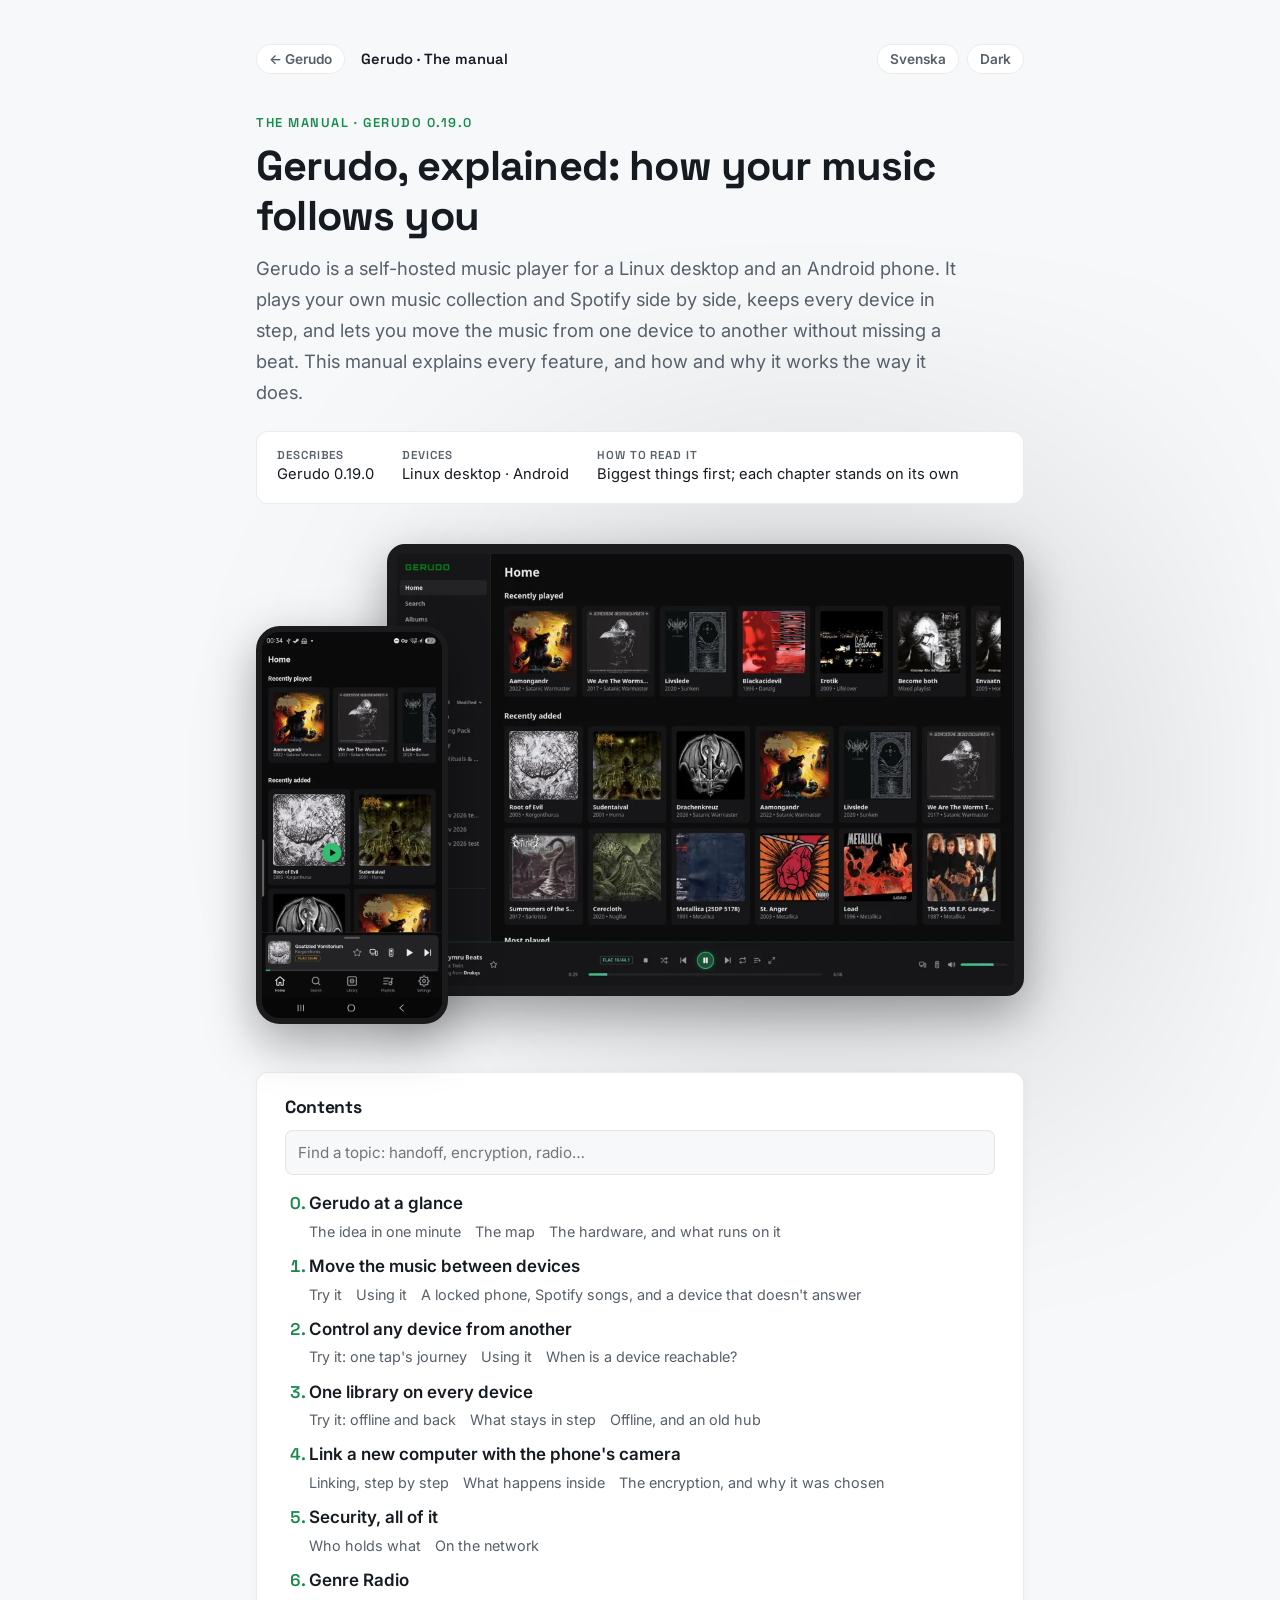
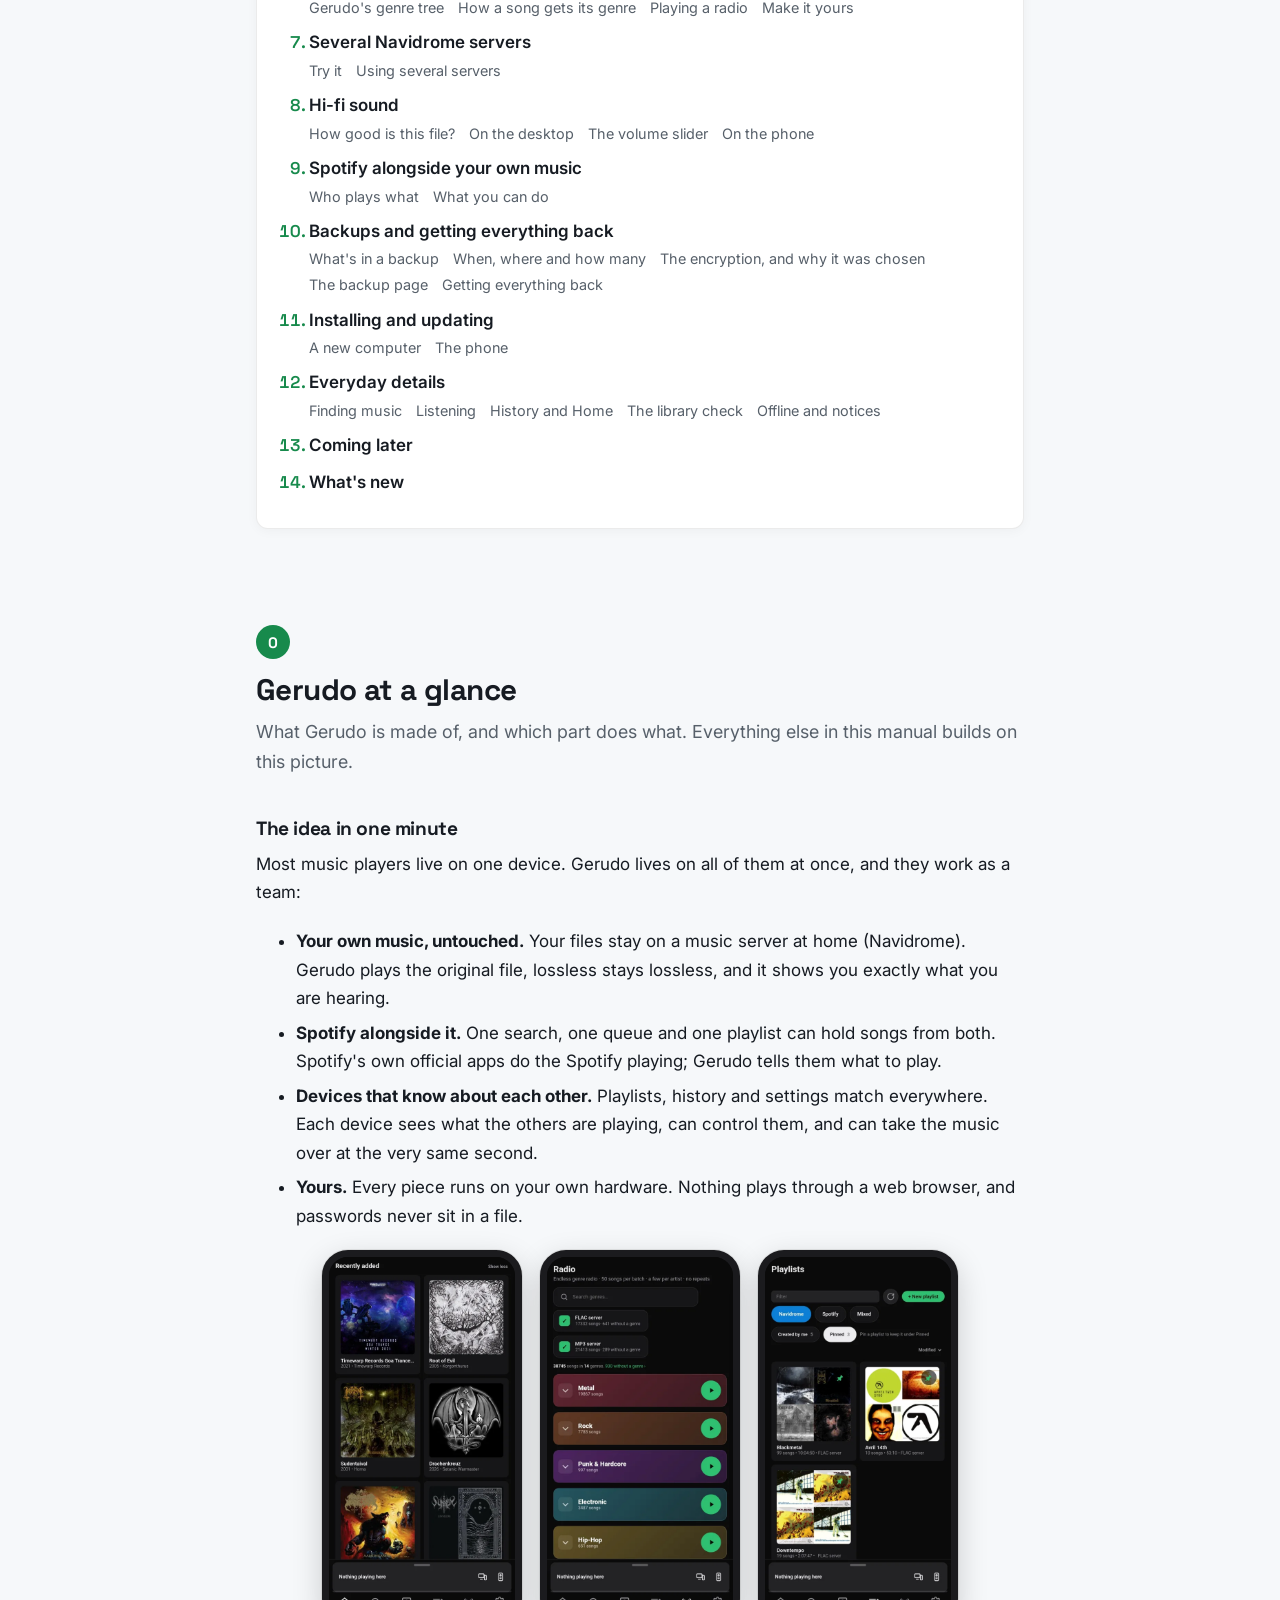
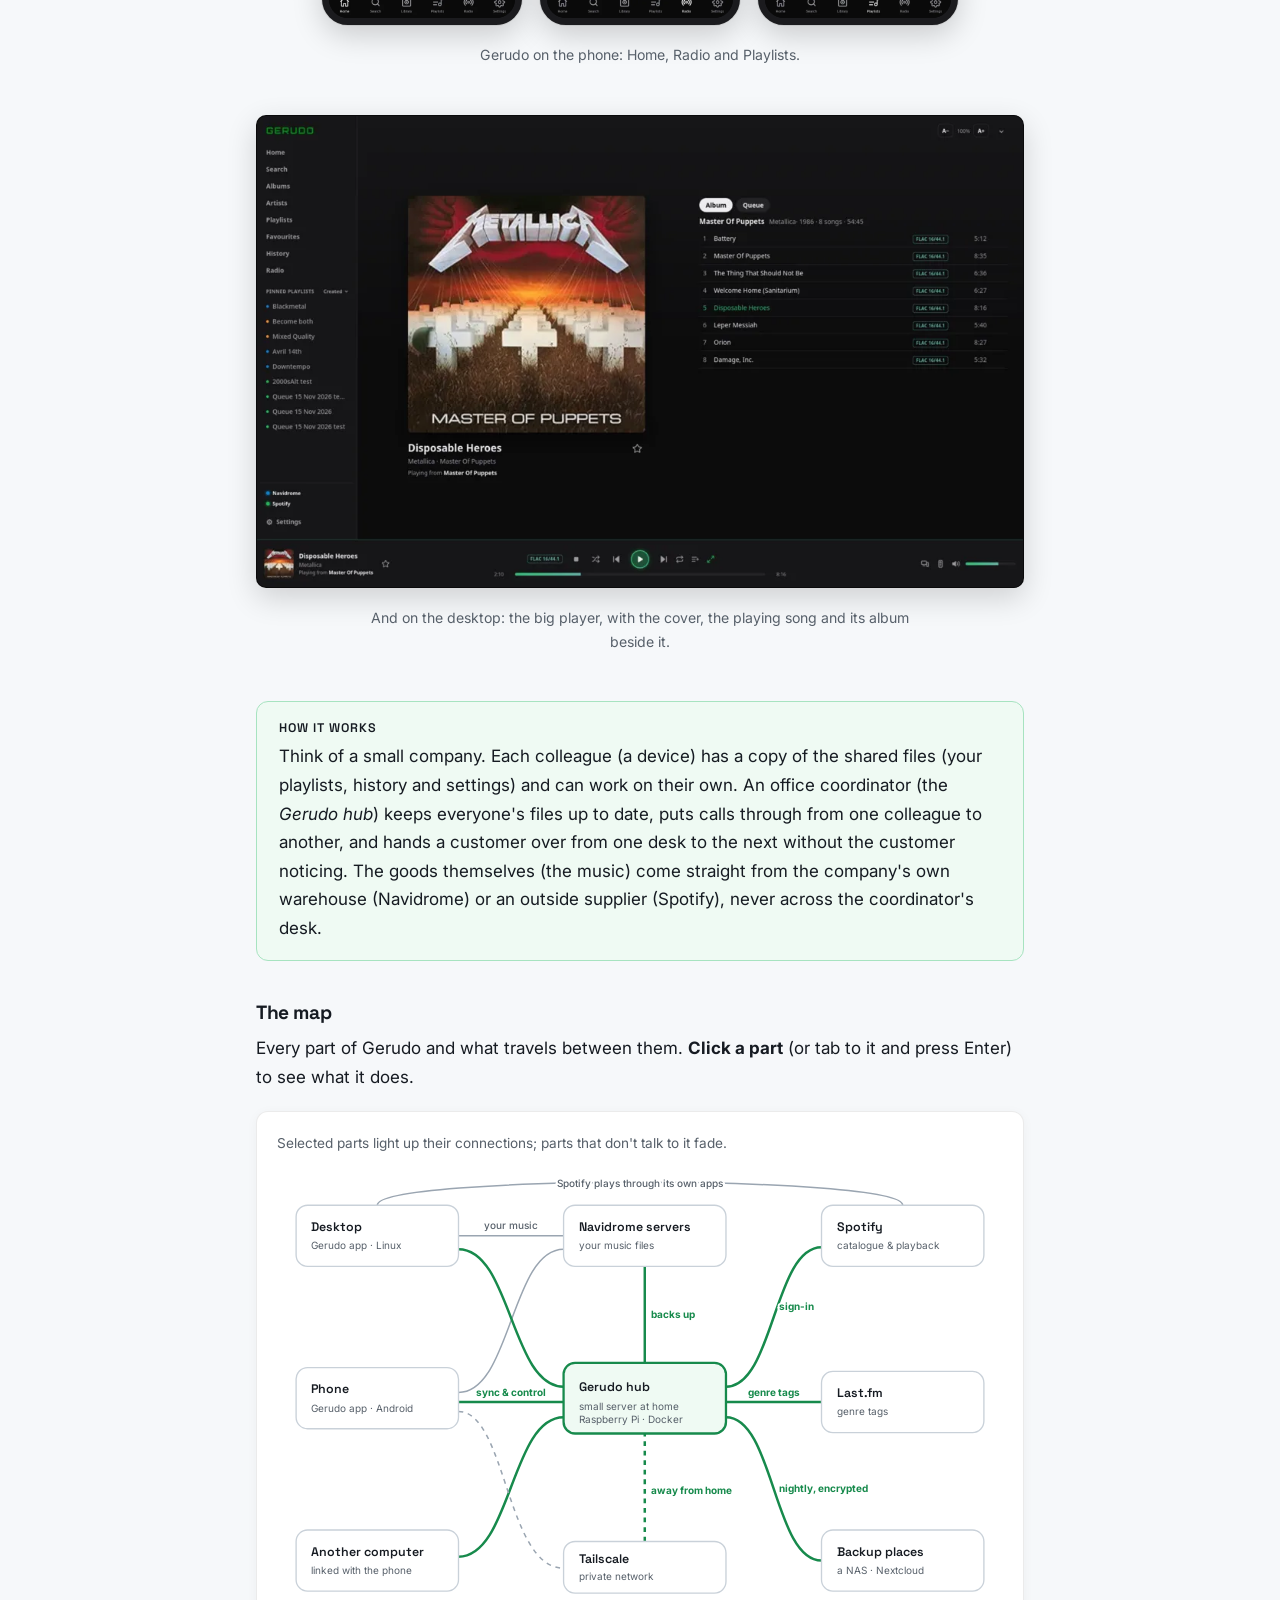
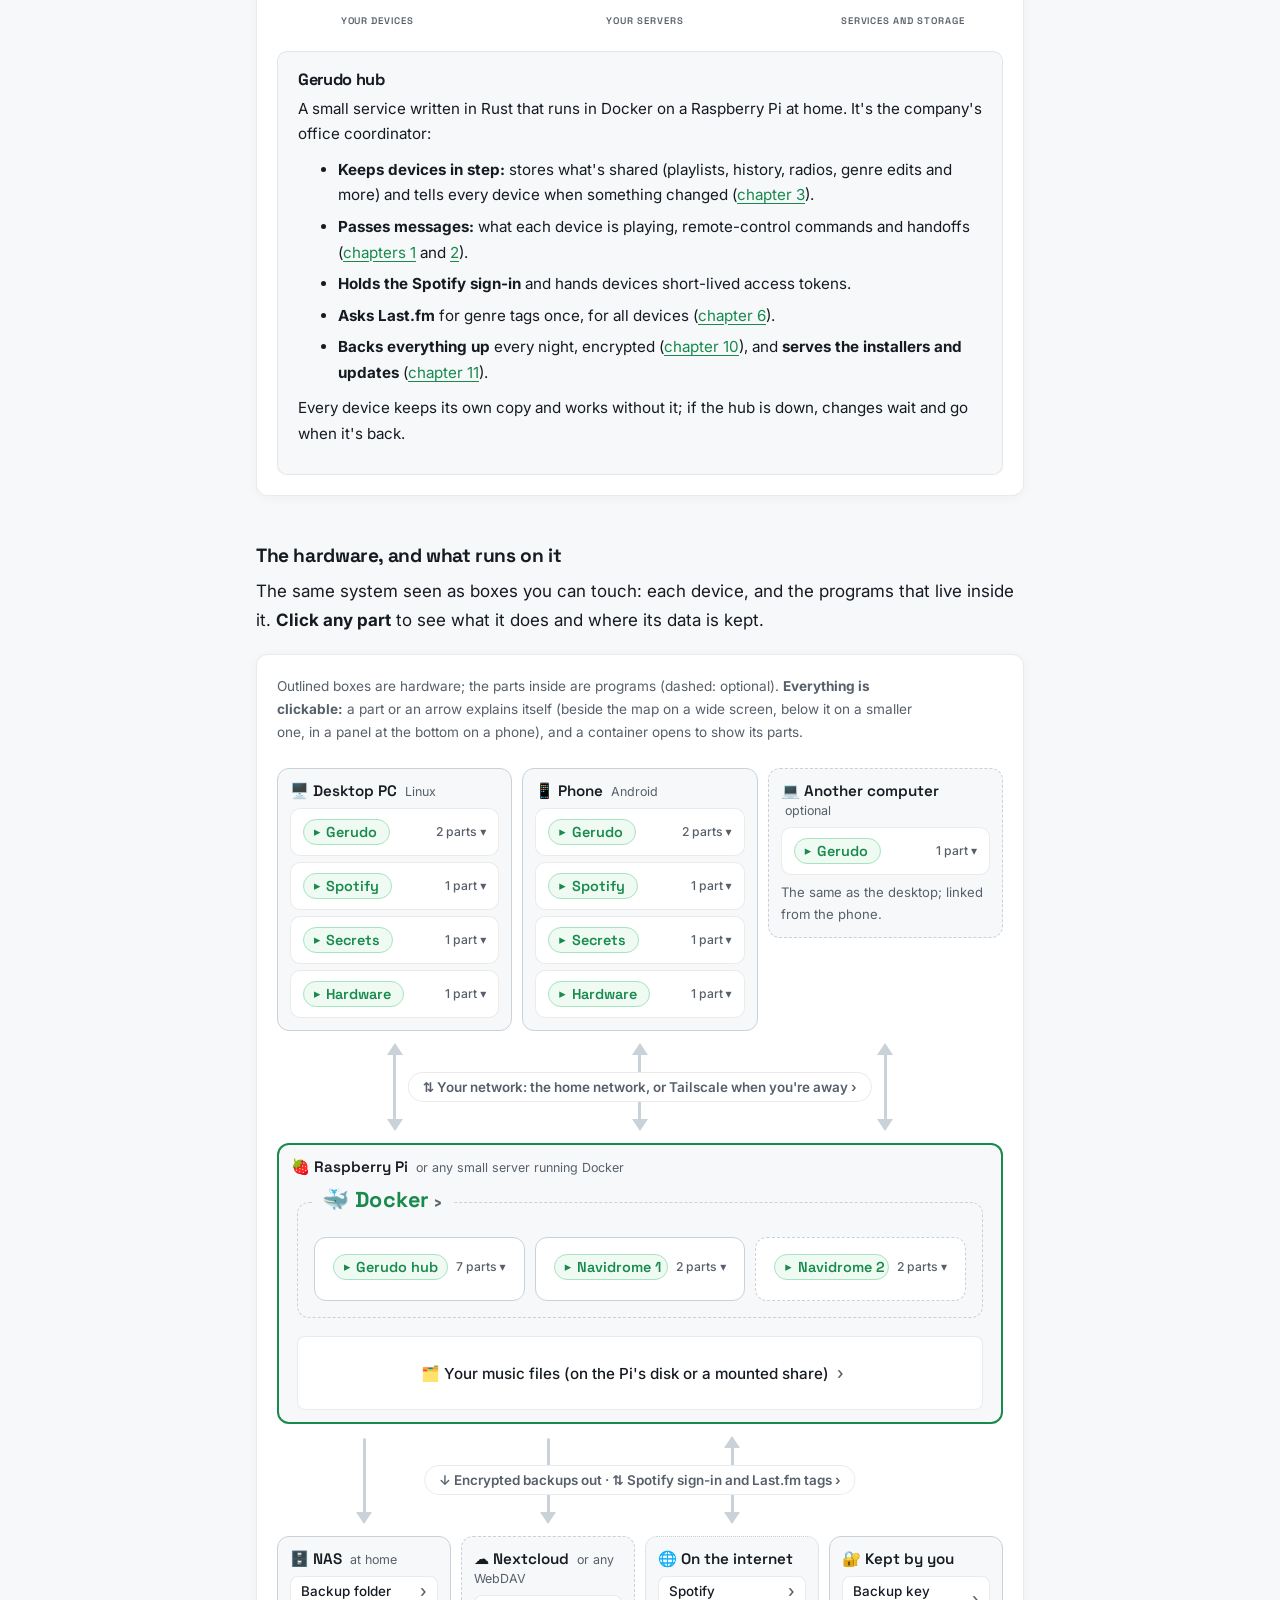
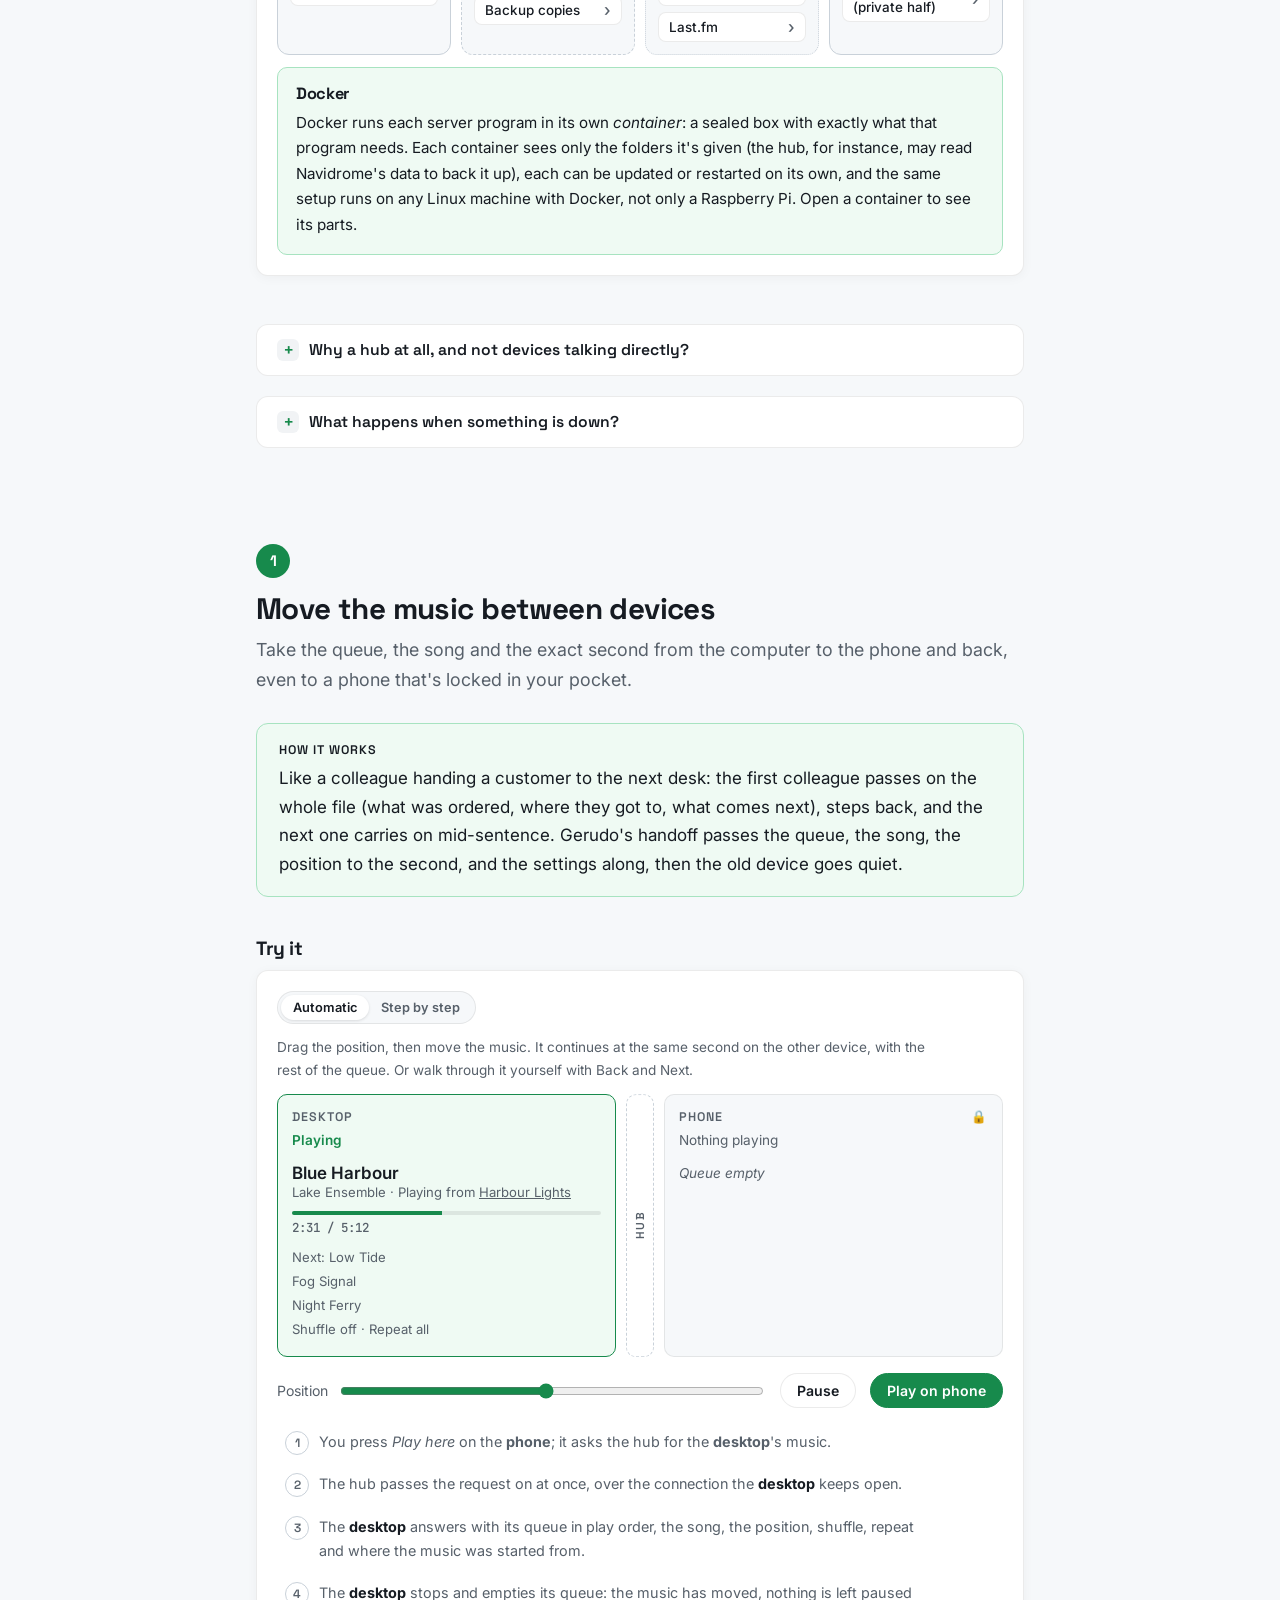
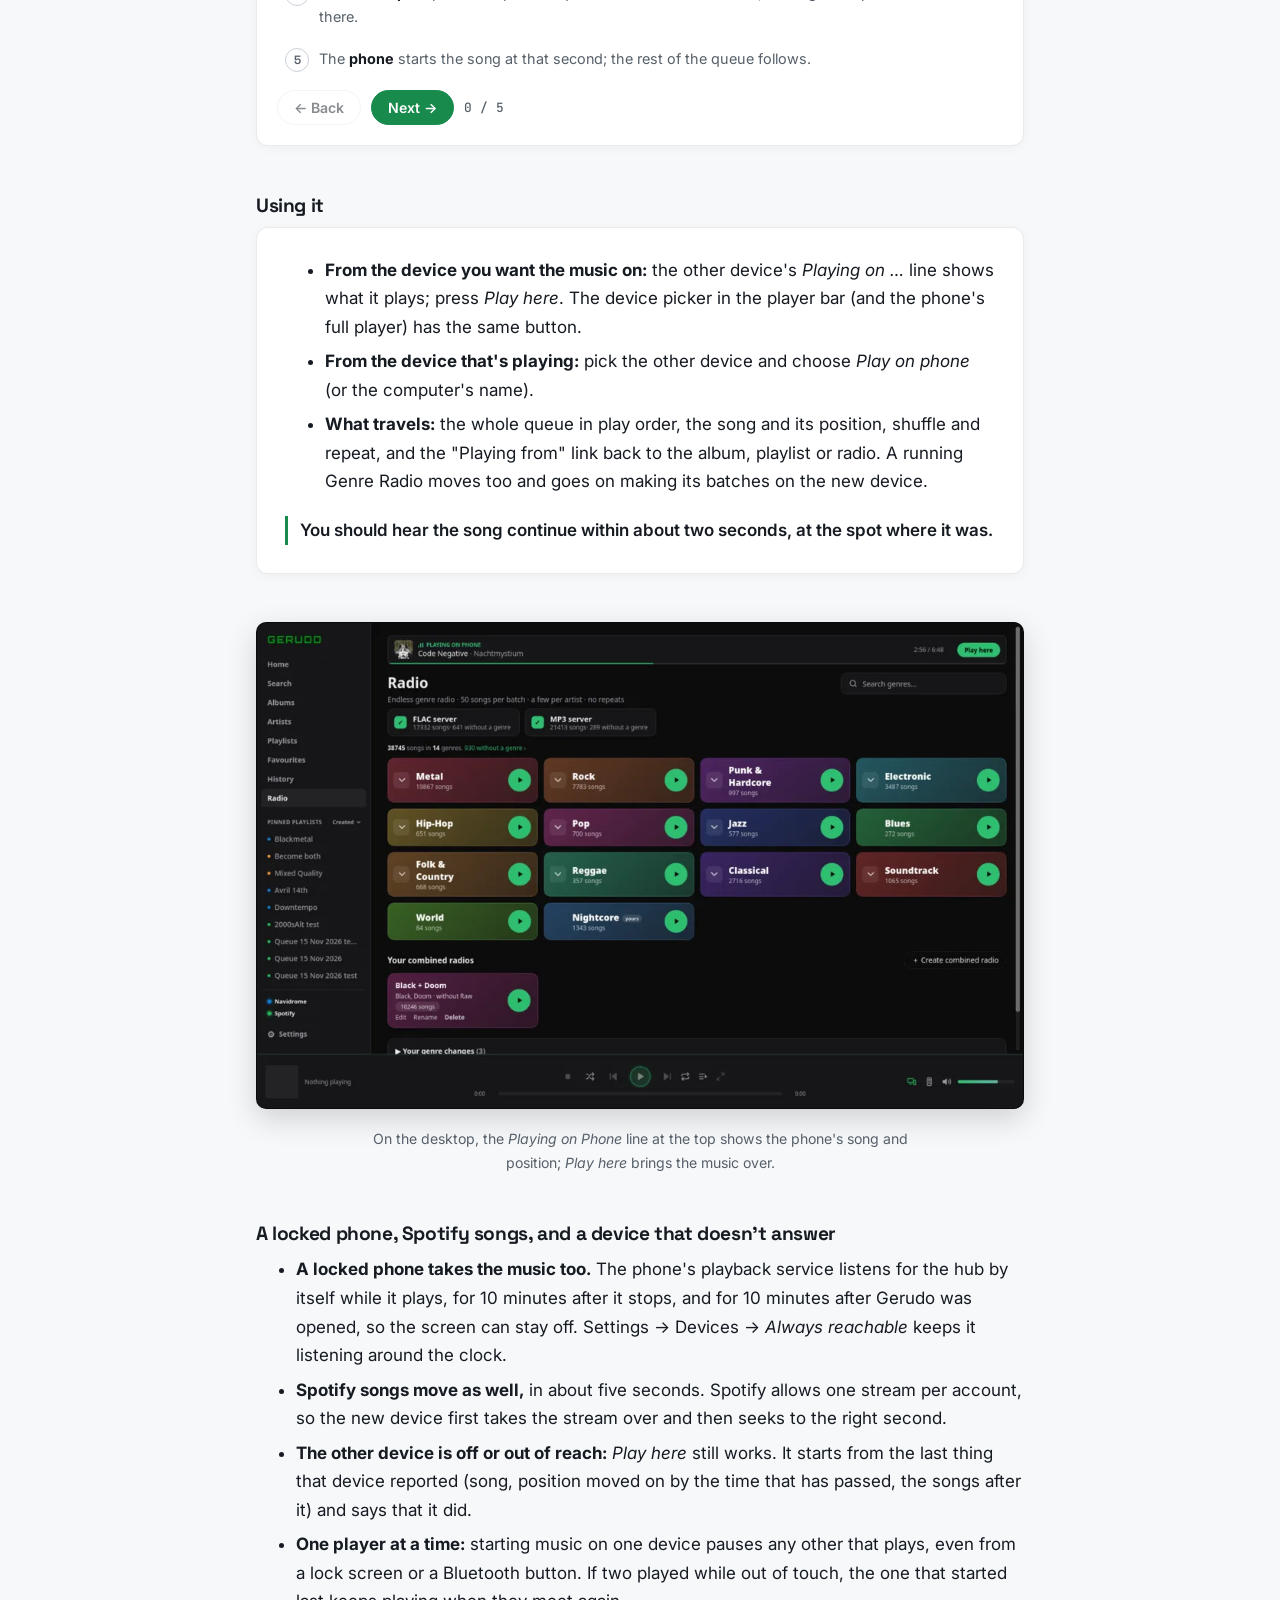
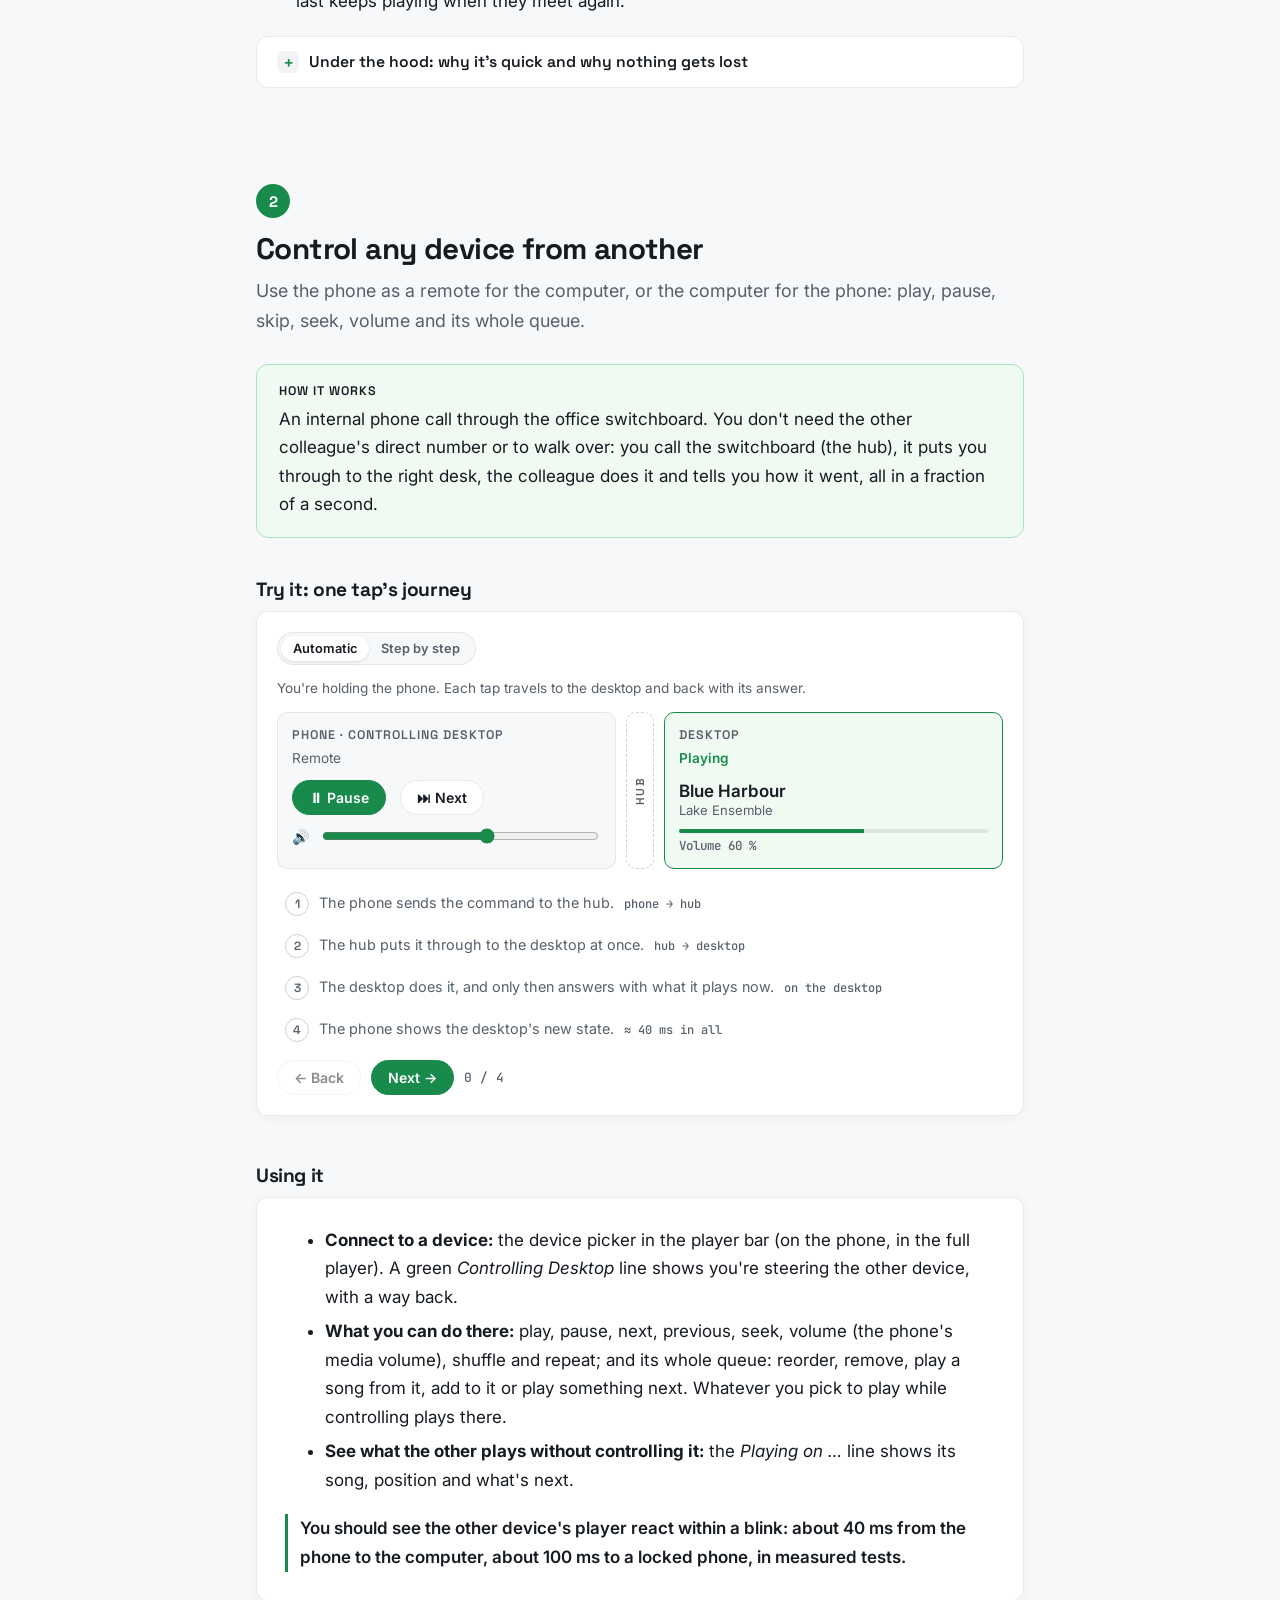
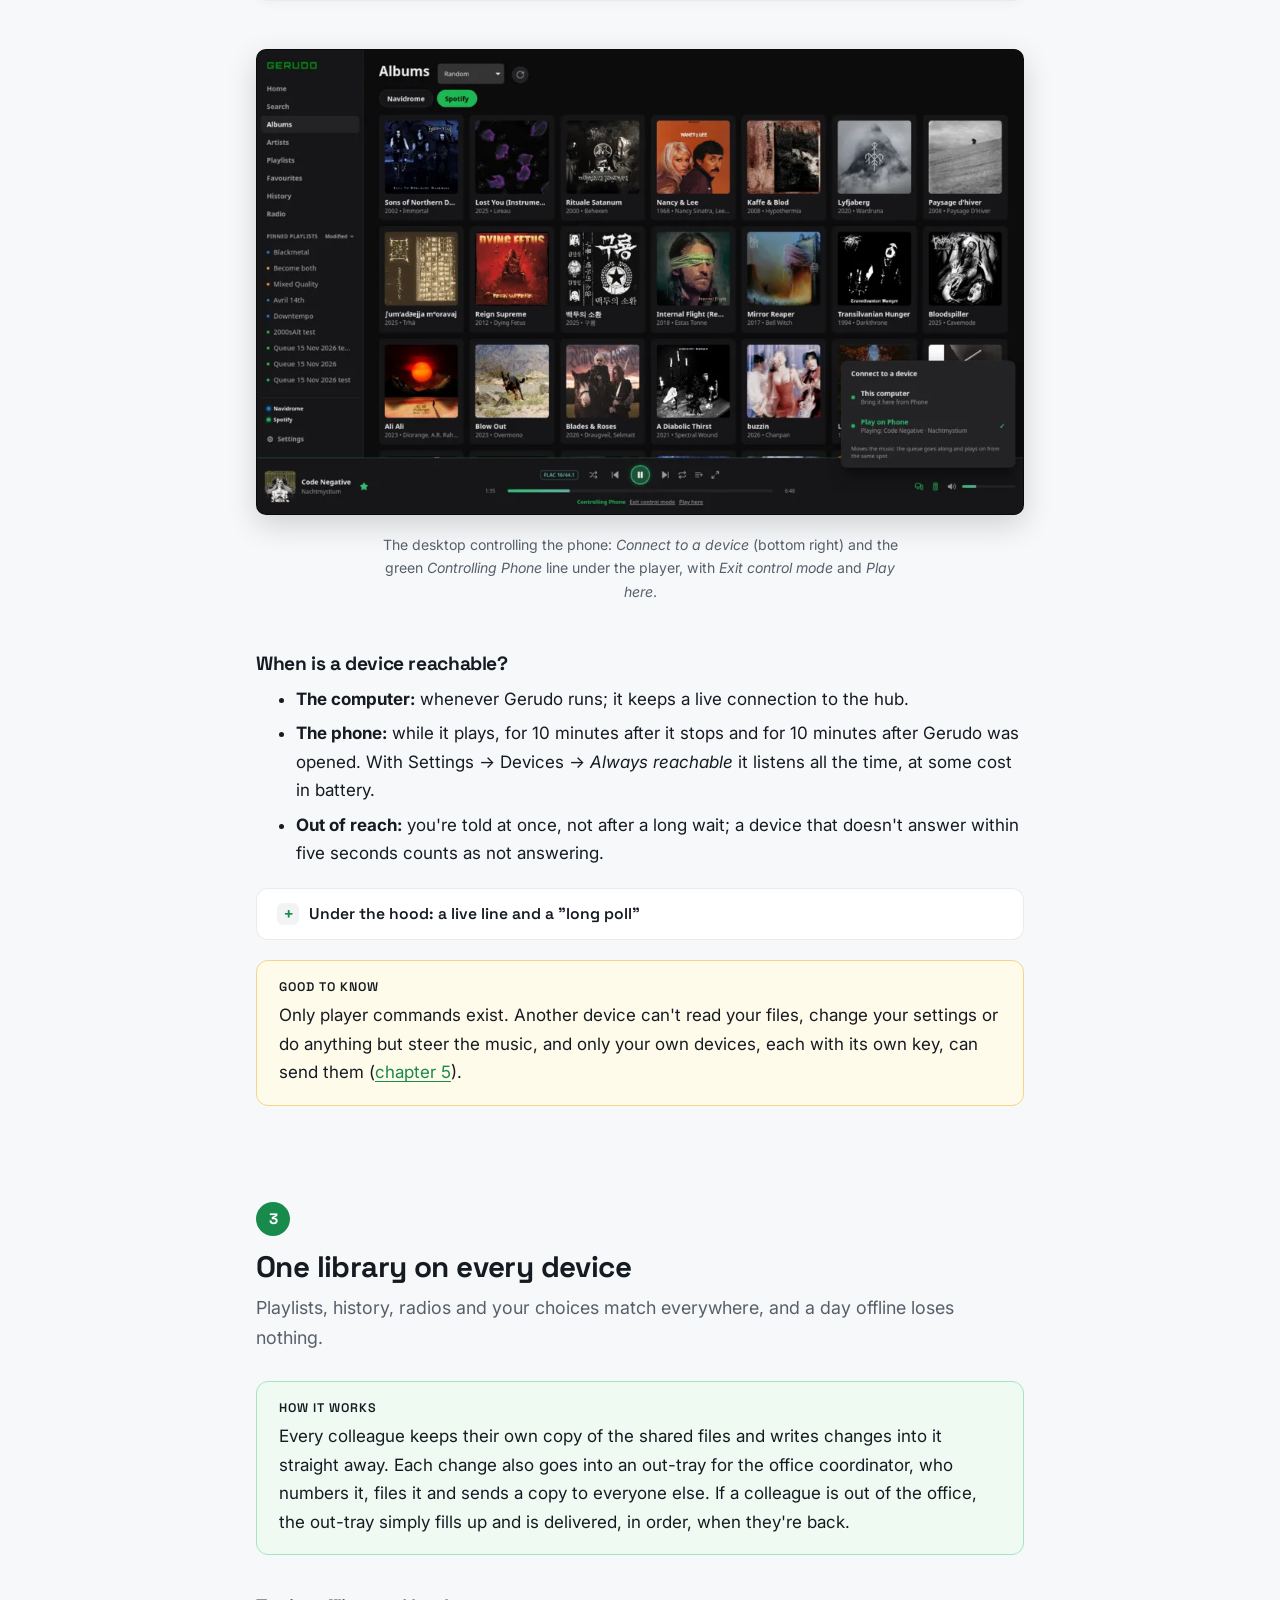
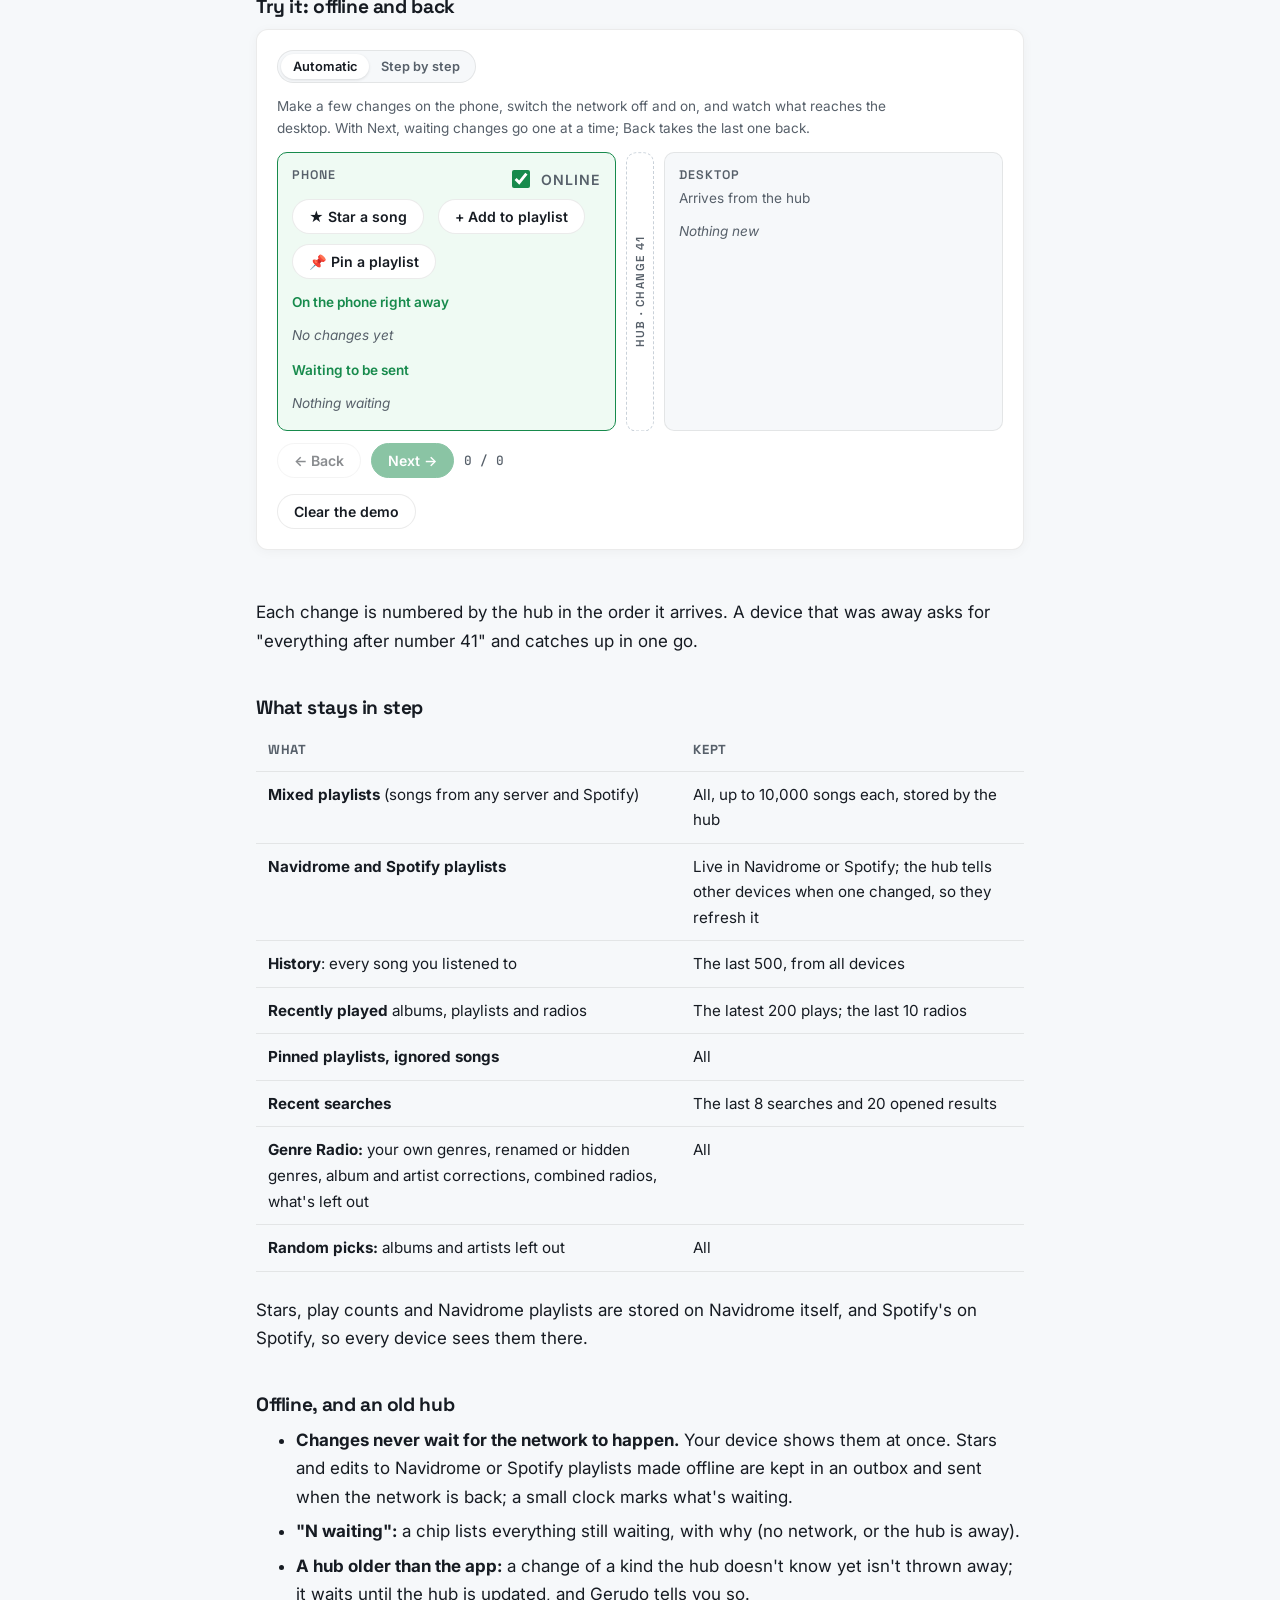
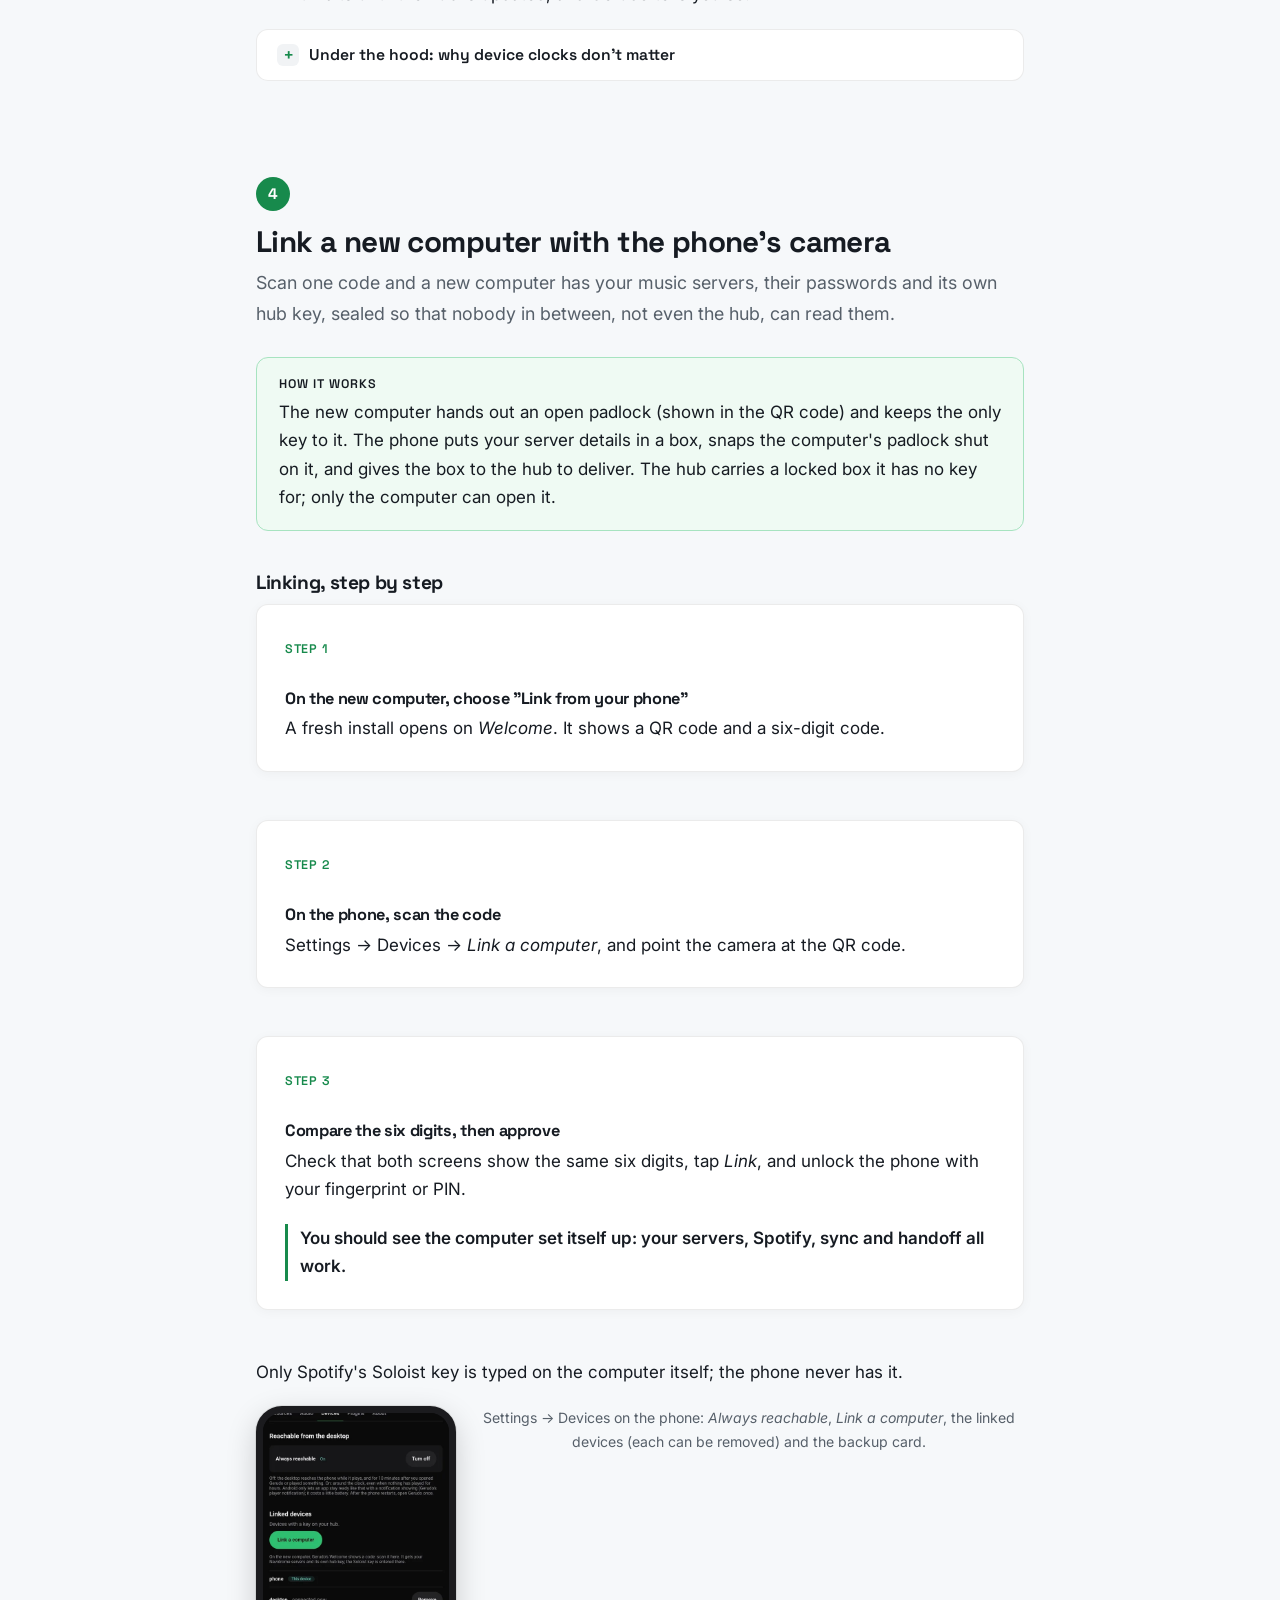
==== commit e3ca6d73: "Gerudo 0.19.0: the site (showcase and manual)" ====
--- a/manual/index.html
+++ b/manual/index.html
@@ -2352,11 +2352,11 @@
 </nav>
 
 <header>
-  <div class="kicker">The manual · Gerudo 0.18.0</div>
+  <div class="kicker">The manual · Gerudo 0.19.0</div>
   <h1>Gerudo, explained: how your music follows you</h1>
   <p class="lede">Gerudo is a self-hosted music player for a Linux desktop and an Android phone. It plays your own music collection and Spotify side by side, keeps every device in step, and lets you move the music from one device to another without missing a beat. This manual explains every feature, and how and why it works the way it does.</p>
   <div class="meta">
-    <div><span>Describes</span>Gerudo 0.18.0</div>
+    <div><span>Describes</span>Gerudo 0.19.0</div>
     <div><span>Devices</span>Linux desktop · Android</div>
     <div><span>How to read it</span>Biggest things first; each chapter stands on its own</div>
   </div>
@@ -3067,11 +3067,11 @@
 <section class="chapter" id="radio">
   <div class="chapter-num">6</div>
   <h2 id="ch-radio">Genre Radio</h2>
-  <p class="outcome">Endless music from any genre or subgenre of your own collection: Metal, or Metal → Black, or Metal → Black → Atmospheric, sorted by Gerudo's own genre tree, your files' tags and Last.fm.</p>
+  <p class="outcome">Endless music from any genre or subgenre of your own collection: Metal, or Metal → Black, or Metal → Black → Atmospheric, sorted by Gerudo's own genre tree, with Last.fm first and your files' tags where Last.fm knows nothing.</p>
 
   <div class="concept">
     <b>How it works</b>
-    <p>Think of the company's filing system. Every record that arrives (a song) has a label on it (its genre tags). A clerk files it in the right drawer of a fixed cabinet (Gerudo's genre tree). If the label is missing or unreadable, the clerk looks the record up in a big public catalogue (Last.fm). And if you ever move a record to another drawer yourself, your note on it wins from then on. Genre Radio simply pulls random records from the drawer you choose.</p>
+    <p>Think of the company's filing system. Every record that arrives (an album) is filed in a drawer of a fixed cabinet (Gerudo's genre tree). The clerk first looks the record up in a big public catalogue (Last.fm): its own entry, or else the artist's. Only when the catalogue says nothing does the clerk go by the label on the record (your files' genre tags), and the label still picks the folder inside the drawer. If you ever move a record yourself, your note wins from then on. Genre Radio simply pulls random records from the drawer you choose.</p>
   </div>
 
   <h3 id="radio-tree">Gerudo's genre tree</h3>
@@ -3083,47 +3083,61 @@
 
   <h3 id="radio-how">How a song gets its genre</h3>
   <figure class="widget" data-choices>
-    <p class="widget-hint">Pick a song. Each row is one stage; the green row decides.</p>
+    <p class="widget-hint">Pick an album. Each row is one stage, in order; the green row decides.</p>
     <div class="pills">
-      <button type="button" data-show="split">Two genres in one tag</button>
-      <button type="button" data-show="detail">Last.fm adds detail</button>
-      <button type="button" data-show="none">No tag at all</button>
-      <button type="button" data-show="unknown">A style the tree doesn't know</button>
+      <button type="button" data-show="wrong">A wrongly tagged file</button>
+      <button type="button" data-show="detail">Your tags add detail</button>
+      <button type="button" data-show="artist">Only the artist is known</button>
+      <button type="button" data-show="files">Last.fm knows nothing</button>
+      <button type="button" data-show="new">A style the tree doesn't know</button>
       <button type="button" data-show="fix">You corrected it</button>
     </div>
-    <div data-panel="split">
+    <div data-panel="wrong">
       <ol class="pipeline">
-        <li class="win"><b>Your tags</b><span><span class="tag">Black Metal|Doom Metal</span> is split into two, and both are in the tree: <span class="genre">Metal → Black</span><span class="genre">Metal → Doom</span></span></li>
-        <li class="skip"><b>Last.fm</b><span>Not needed: your tags already say exactly where it goes.</span></li>
+        <li class="win"><b>Last.fm: the album</b><span>Tagged <span class="tag">hardcore punk</span>: <span class="genre">Punk &amp; Hardcore → Hardcore punk</span></span></li>
+        <li class="skip"><b>Last.fm: the artist</b><span>Not needed: the album's tags decided.</span></li>
+        <li class="skip"><b>Your tags</b><span><span class="tag">Hardcore Techno</span> points to Electronic, a different main genre from Last.fm's, so it's left out.</span></li>
+        <li class="skip"><b>Your corrections</b><span>None.</span></li>
+      </ol>
+      <p class="widget-hint" style="margin:10px 0 0">Last.fm comes first, so one wrong tag in the files can't pull an album into the wrong genre. Going by the files alone, this punk album would have landed in Electronic → Hardcore techno.</p>
+    </div>
+    <div data-panel="detail" hidden>
+      <ol class="pipeline">
+        <li class="win"><b>Last.fm: the album</b><span>Tagged <span class="tag">metal</span>: <span class="genre">Metal</span></span></li>
+        <li class="skip"><b>Last.fm: the artist</b><span>Not needed.</span></li>
+        <li><b>Your tags</b><span><span class="tag">Atmospheric Black Metal</span> lies inside Last.fm's Metal, so it adds the detail: <span class="genre">Metal → Black → Atmospheric</span></span></li>
+        <li class="skip"><b>Your corrections</b><span>None.</span></li>
+      </ol>
+      <p class="widget-hint" style="margin:10px 0 0">Your tags still pick the subgenre, as long as it lies inside the main genre Last.fm chose.</p>
+    </div>
+    <div data-panel="artist" hidden>
+      <ol class="pipeline">
+        <li class="skip"><b>Last.fm: the album</b><span>Only tags that aren't genres (<span class="tag">2014</span> <span class="tag">favourite albums</span>).</span></li>
+        <li class="win"><b>Last.fm: the artist</b><span>Tagged <span class="tag">post-rock</span>: <span class="genre">Rock → Alternative / Indie → Post-rock</span></span></li>
+        <li class="skip"><b>Your tags</b><span>None.</span></li>
         <li class="skip"><b>Your corrections</b><span>None.</span></li>
       </ol>
     </div>
-    <div data-panel="detail" hidden>
+    <div data-panel="files" hidden>
       <ol class="pipeline">
-        <li><b>Your tags</b><span><span class="tag">Metal</span>: only the main genre. <span class="genre">Metal</span></span></li>
-        <li class="win"><b>Last.fm</b><span>On Last.fm the artist is tagged <span class="tag">atmospheric black metal</span>. That lies inside your Metal, so it adds the detail: <span class="genre">Metal → Black → Atmospheric</span></span></li>
-        <li class="skip"><b>Your corrections</b><span>None.</span></li>
-      </ol>
-      <p class="widget-hint" style="margin:10px 0 0">Your tags come first: Last.fm only adds detail inside them. A Last.fm tag that points elsewhere (say, "rock") doesn't move a song out of your Metal.</p>
-    </div>
-    <div data-panel="none" hidden>
-      <ol class="pipeline">
-        <li class="skip"><b>Your tags</b><span>None.</span></li>
-        <li class="win"><b>Last.fm</b><span>The artist is tagged <span class="tag">post-rock</span>: <span class="genre">Rock → Alternative / Indie → Post-rock</span></span></li>
+        <li class="skip"><b>Last.fm: the album</b><span>Unknown to Last.fm.</span></li>
+        <li class="skip"><b>Last.fm: the artist</b><span>Unknown too.</span></li>
+        <li class="win"><b>Your tags</b><span><span class="tag">Black Metal|Doom Metal</span> is split into two, and both are in the tree: <span class="genre">Metal → Black</span><span class="genre">Metal → Doom</span></span></li>
         <li class="skip"><b>Your corrections</b><span>None.</span></li>
       </ol>
     </div>
-    <div data-panel="unknown" hidden>
+    <div data-panel="new" hidden>
       <ol class="pipeline">
-        <li><b>Your tags</b><span><span class="tag">phonk</span>: a real style, but not one the tree has.</span></li>
-        <li><b>Last.fm</b><span>The album's own Last.fm tags are tried; here they don't place it either.</span></li>
-        <li class="win"><b>Without a genre</b><span>The album appears on the Radio page's <em>Without a genre</em> list, under <em>Tags Radio doesn't know: phonk</em>. <b>Make a genre…</b> creates your own genre and moves every album with that tag into it: <span class="genre yours">Phonk</span></span></li>
+        <li><b>Last.fm: the album</b><span>Tagged <span class="tag">phonk</span>: a real style, but not one the tree has.</span></li>
+        <li class="win"><b>Suggested genres</b><span>Thirty of your albums share the tag, so the Radio page suggests it: <em>Phonk · 30 albums · Last.fm suggests under Electronic</em>. <b>Add…</b> makes it your own genre, and every album tagged phonk goes there, also ones added later: <span class="genre yours">Electronic → Phonk</span></span></li>
       </ol>
+      <p class="widget-hint" style="margin:10px 0 0">Nothing changes until you choose. <em>Not a genre</em> instead keeps it from being suggested again, on every device.</p>
     </div>
     <div data-panel="fix" hidden>
       <ol class="pipeline">
-        <li><b>Your tags</b><span><span class="tag">Shoegaze</span>: <span class="genre">Rock → Alternative / Indie → Shoegaze</span></span></li>
-        <li class="skip"><b>Last.fm</b><span>Not needed.</span></li>
+        <li><b>Last.fm: the album</b><span>Tagged <span class="tag">shoegaze</span>: <span class="genre">Rock → Alternative / Indie → Shoegaze</span></span></li>
+        <li class="skip"><b>Last.fm: the artist</b><span>Not needed.</span></li>
+        <li class="skip"><b>Your tags</b><span>Not needed.</span></li>
         <li class="win"><b>Your corrections</b><span>You chose <em>Radio genre… → Also add to</em> your own genre "Late nights". It stays where it was and is in yours too: <span class="genre">Rock → Alternative / Indie → Shoegaze</span><span class="genre yours">Late nights</span></span></li>
       </ol>
       <p class="widget-hint" style="margin:10px 0 0">A correction wins over everything, and no new tag or Last.fm refresh undoes it. <em>Move to</em> instead of <em>Also add to</em> would take it out of Shoegaze.</p>
@@ -3144,8 +3158,9 @@
 
   <h3 id="radio-yours">Make it yours</h3>
   <ul>
-    <li><b>Correct an album or an artist:</b> <em>Radio genre…</em> in an album's ⋯ menu or on an artist's page. Choose what (this album, or everything by the artist, later albums too), where (any genre, or a new one) and how (<em>Move to</em> or <em>Also add to</em>). One correction covers the same album on every server.</li>
-    <li><b>Your own genres:</b> create, rename, move or delete them; rename or hide Gerudo's own. Your genres get music only from your corrections, never from tags.</li>
+    <li><b>Correct an album or an artist:</b> <em>Radio genre…</em> in an album's ⋯ menu or on an artist's page. The first step shows why it's where it is now (Last.fm's album tags, its artist tags or your files' tags). Choose what (this album, or everything by the artist, later albums too), where (any genre, or a new one) and how (<em>Move to</em> or <em>Also add to</em>). One correction covers the same album on every server.</li>
+    <li><b>Your own genres:</b> create, rename, move or delete them; rename or hide Gerudo's own. Your genres get music from your corrections, and from their spellings: one made from a suggested tag (or a tag on the <em>Without a genre</em> list) takes every album with that tag, also ones added later.</li>
+    <li><b>Suggested genres:</b> the Radio page lists Last.fm tags that at least 5 of your albums share but the tree doesn't have, each with a suggested place. <em>Add…</em> or <em>Not a genre</em>; nothing changes until you choose.</li>
     <li><b>Combined radios:</b> one radio over several genres, for example Black without Raw, plus Doom. Tick genres in the tree (a ticked genre brings everything below it; untick a subgenre to leave just that out), and the dialog counts the songs.</li>
     <li><b>Leave things out:</b> a song, an album (just one version if you like) or an artist can be kept out of Radio. They're listed under <em>Left out of Radio</em>, each with Undo.</li>
     <li><b>Without a genre:</b> albums Radio can't place yet, fixed one at a time or several at once.</li>
@@ -3155,9 +3170,9 @@
   <details>
     <summary>Under the hood: Last.fm, new music and new tags</summary>
     <ul>
-      <li><b>Last.fm is optional.</b> You give a free Last.fm key once (Settings → Plugins); it goes to the hub and is never shown again. The hub looks each artist and album up once, keeps the tags and refreshes them after 30 days. Without a key, genres come from your own tags only.</li>
+      <li><b>Last.fm is optional.</b> You give a free Last.fm key once (Settings → Plugins); it goes to the hub and is never shown again. The hub looks up every album and artist of your library in the background, keeps the tags and refreshes them after 30 days. It goes slowly on purpose, so Last.fm never blocks the key: one lookup a second, at most 3 000 a day, and a pause whenever Last.fm asks it to slow down. Its to-do list survives a hub restart, and Settings → Plugins → Last.fm shows how far it has come. Without a key, genres come from your own tags only.</li>
       <li><b>New music sorts itself:</b> when Navidrome has scanned new files, Gerudo notices the next time Radio needs its genres and sorts again, asking Last.fm only about what's new.</li>
-      <li><b>Context counts:</b> a tag like "hardcore" means hardcore techno next to electronic tags and hardcore punk otherwise.</li>
+      <li><b>Context counts:</b> a tag like "hardcore" follows Last.fm's strongest tags: hardcore techno when electronic tags lead, hardcore punk otherwise.</li>
       <li><b>Gerudo never writes tags.</b> To change a genre everywhere (in other players too), retag the files; to change it only in Gerudo, use a correction.</li>
     </ul>
   </details>
@@ -3569,17 +3584,18 @@
   <h2 id="ch-news">What's new</h2>
   <p class="outcome">Each release's new features, newest first.</p>
   <div class="card">
-    <h4>0.18.0</h4>
+    <h4>0.19.0</h4>
     <ul>
-      <li><b>Library check</b> per server, with cover sizes (<a href="#everyday-check">chapter 12</a>).</li>
-      <li><b>Random picks:</b> everything left out in one list, each with Undo.</li>
-      <li><b>The phone's card menu</b> opens beside your finger, larger; a tap outside or Back closes it.</li>
-      <li><b>This manual.</b></li>
+      <li><b>Genre Radio goes by Last.fm first:</b> each album by Last.fm's genres for it (else for its artist), your files' tags where Last.fm knows nothing (<a href="#radio-how">chapter 6</a>). One wrong tag in the files no longer pulls an album into the wrong genre.</li>
+      <li><b>Your whole library on Last.fm:</b> the hub looks up every album and artist in the background, slowly enough that Last.fm never blocks the key; Settings → Plugins → Last.fm shows how far it has come.</li>
+      <li><b>Suggested genres:</b> Last.fm tags many of your albums share become suggestions on the Radio page: <em>Add…</em> or <em>Not a genre</em>.</li>
+      <li><b>Why it's there:</b> <em>Radio genre…</em> shows where an album's genre came from; subgenres are listed by how many songs they have.</li>
     </ul>
   </div>
   <details open>
     <summary>Earlier releases</summary>
     <ul>
+      <li><b>0.18.0 (26 Nov 2026):</b> the Library check with cover sizes; everything left out of Random picks in one list; the phone's card menu beside your finger; this manual.</li>
       <li><b>0.17.0 (25 Nov 2026):</b> combined radios; leaving songs, albums and artists out of Radio; the <em>Without a genre</em> page; waiting marks and "N waiting"; changes wait for an older hub; Quick Scan keeps its state; longer notices.</li>
       <li><b>0.16.0 (25 Nov 2026):</b> the Radio genre editor (your own genres, rename or hide Gerudo's, album and artist corrections); handing music to a locked phone made reliable.</li>
       <li><b>0.15.0 (24 Nov 2026):</b> the quality gauge and a movable quality panel; leaving albums and artists out of Random picks; stars and playlist edits wait offline; Radio's own server switches; playback resumes after a lost connection; the phone reachable after Gerudo is opened, and <em>Always reachable</em>.</li>
@@ -3599,7 +3615,7 @@
 </section>
 
 <footer class="footer">
-  <p>Gerudo 0.18.0 · This manual describes the version above and grows with every release.</p>
+  <p>Gerudo 0.19.0 · This manual describes the version above and grows with every release.</p>
 </footer>
 </div>
 <button class="to-top" type="button">↑ Contents</button>
